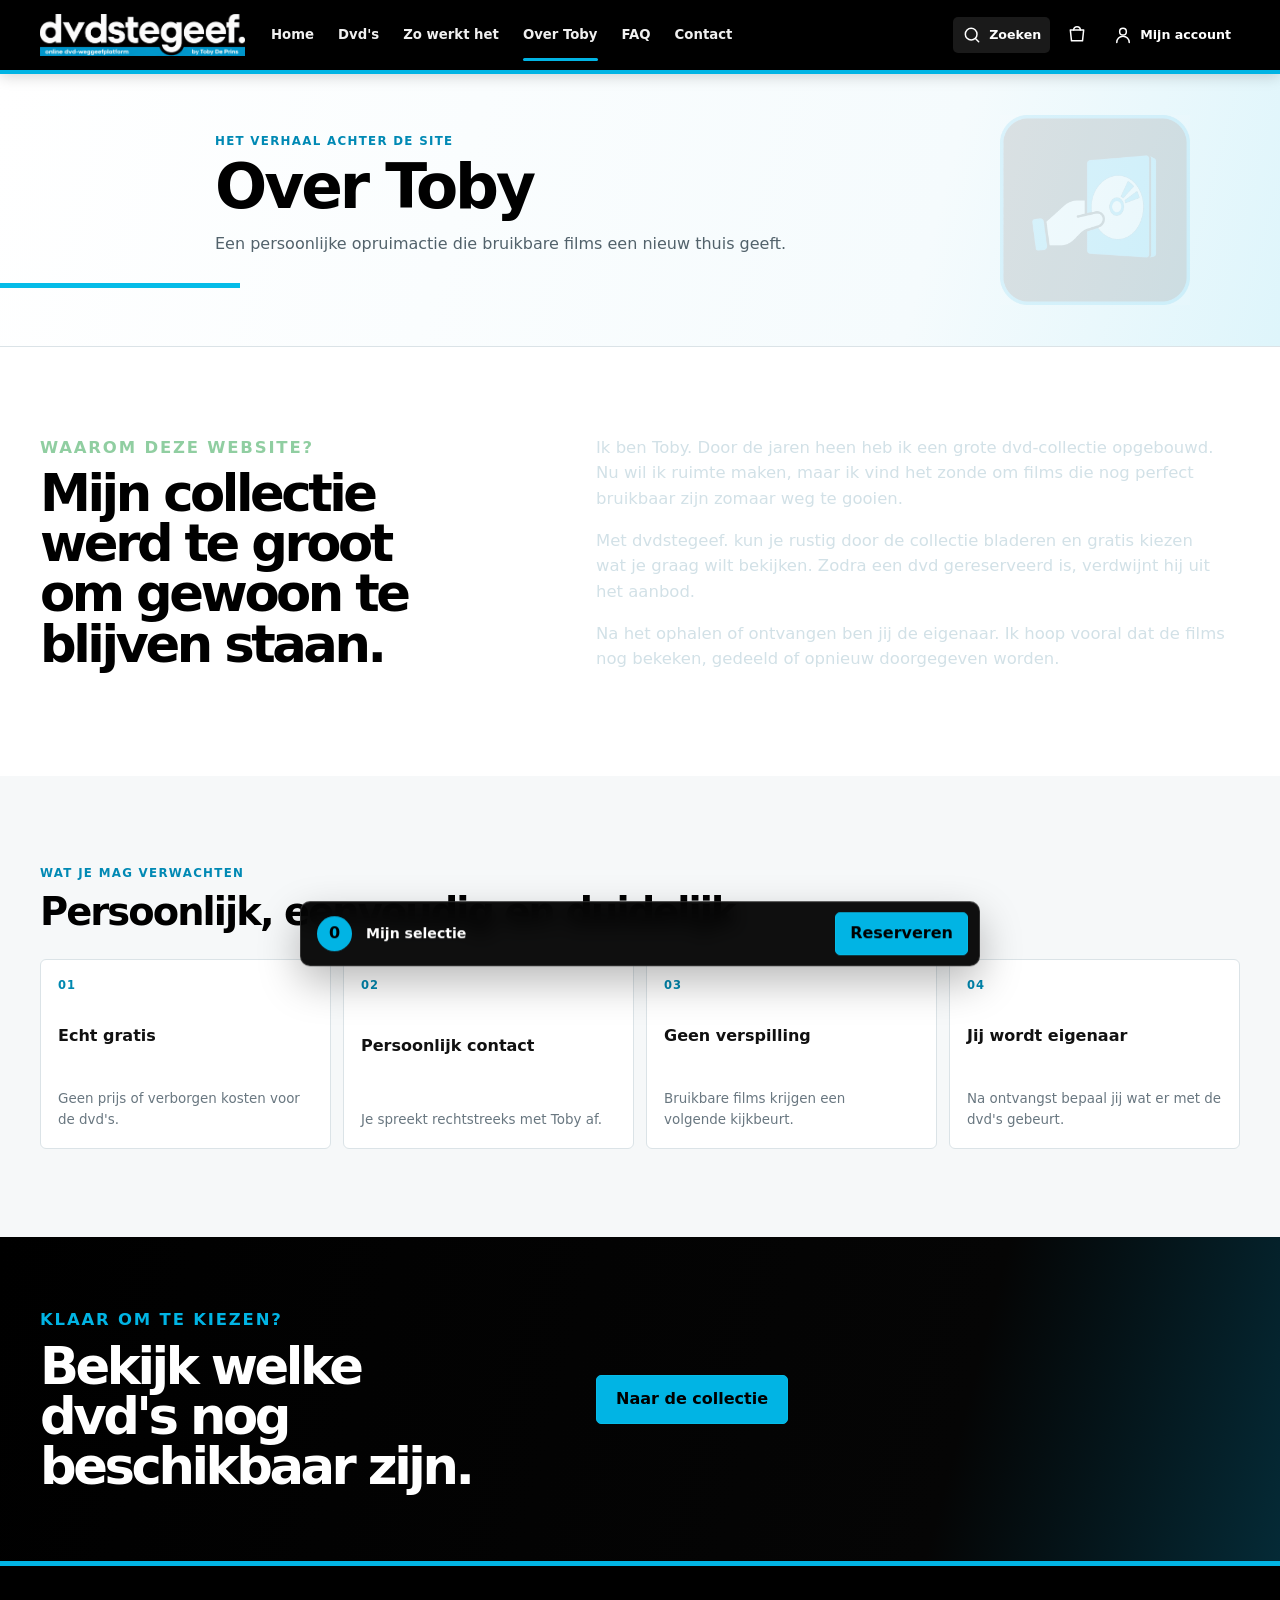
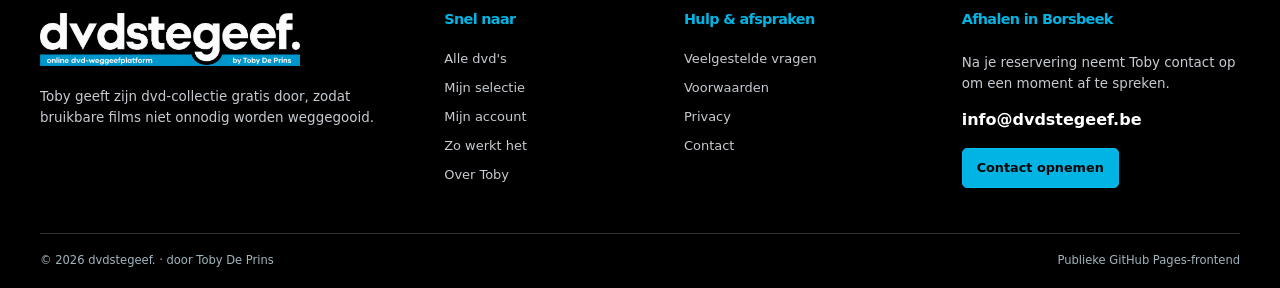
==== site/about.html @ c1523444 "Initial GitHub Pages website" ====
<!doctype html>
<html lang="nl-BE">
<head>
  <meta charset="utf-8">
  <meta name="viewport" content="width=device-width, initial-scale=1">
  <meta name="theme-color" content="#000000">
  <meta http-equiv="Content-Security-Policy" content="__CSP__">
  <meta name="apple-mobile-web-app-capable" content="yes">
  <meta name="apple-mobile-web-app-status-bar-style" content="black">
  <meta name="apple-mobile-web-app-title" content="dvdstegeef.">
  <meta name="msapplication-TileColor" content="#000000">
  <meta name="msapplication-config" content="browserconfig.xml">
  <meta property="og:type" content="website">
  <meta property="og:title" content="Over Toby | dvdstegeef.">
  <meta property="og:description" content="Lees waarom Toby zijn dvd-collectie gratis doorgeeft.">
  <meta property="og:site_name" content="dvdstegeef.">
  <meta property="og:image" content="assets/social/open-graph-1200x630.png">
  <meta property="og:image:width" content="1200">
  <meta property="og:image:height" content="630">
  <meta name="twitter:card" content="summary_large_image">
  <meta name="twitter:title" content="Over Toby | dvdstegeef.">
  <meta name="twitter:description" content="Lees waarom Toby zijn dvd-collectie gratis doorgeeft.">
  <meta name="twitter:image" content="assets/social/open-graph-1200x630.png">
  <link rel="icon" type="image/x-icon" href="assets/icons/favicon.ico">
  <link rel="icon" type="image/png" sizes="16x16" href="assets/icons/favicon-16x16.png">
  <link rel="icon" type="image/png" sizes="32x32" href="assets/icons/favicon-32x32.png">
  <link rel="icon" type="image/png" sizes="48x48" href="assets/icons/favicon-48x48.png">
  <link rel="apple-touch-icon" sizes="180x180" href="assets/icons/apple-touch-icon.png">
  <link rel="manifest" href="site.webmanifest">
  <meta name="description" content="Lees waarom Toby zijn dvd-collectie gratis doorgeeft.">
  <title>Over Toby | dvdstegeef.</title>
  <link rel="stylesheet" href="css/site.css">
  <script src="js/runtime-config.js" defer></script>
  <script src="js/api-client.js" defer></script>
  <script src="js/data.js" defer></script>
  <script src="js/app.js" defer></script>
  </head>
<body data-page="">
  <noscript><div class="noscript-banner">JavaScript is nodig voor zoeken en reserveren.</div></noscript>
<a class="skip-link" href="#main-content">Ga naar de inhoud</a>
  
<header class="site-header">
  <div class="container header-inner">
    <a class="brand" href="index.html" aria-label="dvdstegeef., home"><img class="site-logo site-logo-wordmark" src="assets/brand/logo-elements-transparent.png" alt="dvdstegeef. – online dvd-weggeefplatform door Toby De Prins"></a>

    <button class="menu-toggle" type="button" aria-expanded="false" aria-controls="main-navigation">
      <span></span><span></span><span></span>
      <span class="sr-only">Menu openen</span>
    </button>

    <nav class="main-nav" id="main-navigation" aria-label="Hoofdnavigatie"><a href="index.html">Home</a><a href="dvds.html">Dvd's</a><a href="how-it-works.html">Zo werkt het</a><a class="active" aria-current="page" href="about.html">Over Toby</a><a href="faq.html">FAQ</a><a href="contact.html">Contact</a></nav>

    <div class="header-actions">
      <a class="header-search" href="dvds.html" aria-label="Dvd's zoeken">
        
<svg viewBox="0 0 24 24" aria-hidden="true">
  <circle cx="11" cy="11" r="7"></circle>
  <path d="m20 20-3.6-3.6"></path>
</svg>
<span>Zoeken</span>
      </a>
      <a class="reservation-link" href="reservation.html" aria-label="Mijn selectie">
        
<svg viewBox="0 0 24 24" aria-hidden="true">
  <path d="M4 6h16l-1.4 13H5.4L4 6Z"></path>
  <path d="M8 6a4 4 0 0 1 8 0"></path>
</svg>
<span class="reservation-count" data-reservation-count>0</span>
      </a>
      <a class="login-link" href="account.html" aria-label="Mijn account">
        
<svg viewBox="0 0 24 24" aria-hidden="true">
  <circle cx="12" cy="8" r="4"></circle>
  <path d="M4.5 21a7.5 7.5 0 0 1 15 0"></path>
</svg>
<span>Mijn account</span>
      </a>
    </div>
  </div>
</header>

  <main id="main-content">
<section class="page-hero page-hero--branded">
  <img class="brand-icon-inline" src="assets/brand/dvdstegeef-icon-640.webp" alt="" aria-hidden="true"><div class="container narrow"><p class="eyebrow">Het verhaal achter de site</p><h1>Over Toby</h1><p>Een persoonlijke opruimactie die bruikbare films een nieuw thuis geeft.</p></div></section>
<section class="section about-page"><div class="container story-grid"><div><p class="section-kicker">Waarom deze website?</p><h2>Mijn collectie werd te groot om gewoon te blijven staan.</h2></div><div><p>Ik ben Toby. Door de jaren heen heb ik een grote dvd-collectie opgebouwd. Nu wil ik ruimte maken, maar ik vind het zonde om films die nog perfect bruikbaar zijn zomaar weg te gooien.</p><p>Met dvdstegeef. kun je rustig door de collectie bladeren en gratis kiezen wat je graag wilt bekijken. Zodra een dvd gereserveerd is, verdwijnt hij uit het aanbod.</p><p>Na het ophalen of ontvangen ben jij de eigenaar. Ik hoop vooral dat de films nog bekeken, gedeeld of opnieuw doorgegeven worden.</p></div></div></section>
<section class="section genres-section"><div class="container"><div class="section-heading"><div><p class="section-kicker">Wat je mag verwachten</p><h2>Persoonlijk, eenvoudig en duidelijk</h2></div></div><div class="genre-grid value-grid"><article class="genre-card"><span class="genre-icon">01</span><span>Echt gratis</span><p>Geen prijs of verborgen kosten voor de dvd's.</p></article><article class="genre-card"><span class="genre-icon">02</span><span>Persoonlijk contact</span><p>Je spreekt rechtstreeks met Toby af.</p></article><article class="genre-card"><span class="genre-icon">03</span><span>Geen verspilling</span><p>Bruikbare films krijgen een volgende kijkbeurt.</p></article><article class="genre-card"><span class="genre-icon">04</span><span>Jij wordt eigenaar</span><p>Na ontvangst bepaal jij wat er met de dvd's gebeurt.</p></article></div></div></section>
<section class="story-section about-cta"><div class="container story-grid"><div><p class="section-kicker">Klaar om te kiezen?</p><h2>Bekijk welke dvd's nog beschikbaar zijn.</h2></div><div><a class="primary-button" href="dvds.html">Naar de collectie</a></div></div></section>
</main>
  
<footer class="site-footer">
  <div class="container footer-grid">
    <div class="footer-about">
      <a class="brand footer-brand" href="index.html"><img class="site-logo site-logo-wordmark" src="assets/brand/logo-elements-transparent.png" alt="dvdstegeef. – online dvd-weggeefplatform door Toby De Prins"></a>
      <p>Toby geeft zijn dvd-collectie gratis door, zodat bruikbare films niet onnodig worden weggegooid.</p>
    </div>
    <div class="footer-column">
      <h2>Snel naar</h2>
      <a href="dvds.html">Alle dvd's</a>
      <a href="reservation.html">Mijn selectie</a>
      <a href="account.html">Mijn account</a>
      <a href="how-it-works.html">Zo werkt het</a>
      <a href="about.html">Over Toby</a>
    </div>
    <div class="footer-column">
      <h2>Hulp & afspraken</h2>
      <a href="faq.html">Veelgestelde vragen</a>
      <a href="terms.html">Voorwaarden</a>
      <a href="privacy.html">Privacy</a>
      <a href="contact.html">Contact</a>
    </div>
    <div class="newsletter footer-contact">
      <h2>Afhalen in Borsbeek</h2>
      <p>Na je reservering neemt Toby contact op om een moment af te spreken.</p>
      <a class="footer-email" href="mailto:info@dvdstegeef.be">info@dvdstegeef.be</a>
      <a class="primary-button" href="contact.html">Contact opnemen</a>
    </div>
  </div>
  <div class="container copyright"><span>© 2026 dvdstegeef. · door Toby De Prins</span><span>Publieke GitHub Pages-frontend</span></div>
</footer>
<div class="toast" id="site-toast" role="status" aria-live="polite"></div>

</body>
</html>
---- site/css/site.css ----
/* ===== styles.css ===== */
:root {
  --black:#050505;
  --black-2:#171717;
  --cyan:#03b8e5;
  --cyan-dark:#007ea4;
  --cyan-soft:#e8f9fd;
  --white:#fff;
  --paper:#f5f7f8;
  --ink:#111518;
  --muted:#66727a;
  --line:#dce3e6;
  --danger:#bd3049;
  --success:#16785c;
  --shadow:0 18px 50px rgba(0,0,0,.11);
  --shadow-sm:0 8px 24px rgba(0,0,0,.08);
  --radius:12px;
  --container:1200px;
  --section:clamp(64px,8vw,108px);
}

*{box-sizing:border-box}
html{scroll-behavior:smooth;color-scheme:light}
body{margin:0;color:var(--ink);background:var(--white);font-family:Inter,ui-sans-serif,system-ui,-apple-system,BlinkMacSystemFont,"Segoe UI",sans-serif;line-height:1.55;text-rendering:optimizeLegibility}
img{display:block;max-width:100%}
a{color:inherit;text-decoration:none}
button,input,select,textarea{font:inherit}
button{cursor:pointer}
button:disabled{cursor:not-allowed;opacity:.55}
svg{width:1.25em;height:1.25em;fill:none;stroke:currentColor;stroke-width:1.8;stroke-linecap:round;stroke-linejoin:round}
h1,h2,h3{line-height:1.08;text-wrap:balance}
p{text-wrap:pretty}
.container{width:min(var(--container),calc(100% - 40px));margin-inline:auto}
.narrow{max-width:850px}
.sr-only{position:absolute;width:1px;height:1px;padding:0;margin:-1px;clip:rect(0,0,0,0);overflow:hidden;white-space:nowrap;border:0}
[hidden]{display:none!important}
.skip-link{position:fixed;top:10px;left:10px;z-index:1000;transform:translateY(-150%);padding:10px 14px;border-radius:7px;background:var(--cyan);color:var(--black);font-weight:850}
.skip-link:focus{transform:translateY(0)}
:focus-visible{outline:3px solid var(--cyan);outline-offset:3px}

input,select,textarea{width:100%;border:1px solid #bdc6ca;border-radius:8px;background:#fff;color:var(--ink);padding:12px 13px;outline:none}
input:focus,select:focus,textarea:focus{border-color:var(--cyan-dark);box-shadow:0 0 0 4px rgba(3,184,229,.17)}
textarea{resize:vertical}
label{display:grid;gap:7px;color:#2d3438;font-size:.84rem;font-weight:720}

.eyebrow,.section-kicker{margin:0 0 8px;color:var(--cyan-dark);font-size:.74rem;font-weight:900;letter-spacing:.12em;text-transform:uppercase}
.primary-button,.secondary-button,.text-button{min-height:46px;display:inline-flex;align-items:center;justify-content:center;gap:8px;border-radius:8px;padding:11px 19px;font-weight:800;transition:.18s ease}
.primary-button{border:1px solid var(--cyan);background:var(--cyan);color:var(--black)}
.primary-button:hover{transform:translateY(-2px);background:#36caee}
.secondary-button{border:1px solid var(--black);background:var(--white);color:var(--black)}
.secondary-button:hover{transform:translateY(-2px);background:var(--black);color:var(--white)}
.text-button{border:0;background:transparent;color:var(--cyan-dark);padding-inline:0;text-decoration:underline}
.text-button.danger{color:var(--danger)}
.full{width:100%}
.button-row{display:flex;flex-wrap:wrap;align-items:center;gap:12px}
.back-link,.text-link,.view-all{color:var(--cyan-dark);font-weight:800}
.view-all{display:inline-flex;align-items:center;gap:5px;white-space:nowrap}
.view-all span{font-size:1.4rem;line-height:1}

/* Header */
.site-header{position:sticky;top:0;z-index:100;min-height:78px;color:#fff;background:rgba(5,5,5,.98);border-bottom:4px solid var(--cyan)}
.header-inner{min-height:74px;display:flex;align-items:center;gap:26px}
.brand{display:inline-flex;align-items:center;flex:0 0 auto}
.site-logo-wordmark{width:190px;height:42px;object-fit:contain;object-position:left center}
.main-nav{min-height:74px;display:flex;align-items:stretch;gap:23px}
.main-nav a{position:relative;display:inline-flex;align-items:center;font-size:.87rem;font-weight:750}
.main-nav a::after{content:"";position:absolute;left:0;right:0;bottom:12px;height:3px;background:var(--cyan);transform:scaleX(0);transform-origin:left;transition:transform .18s ease}
.main-nav a:hover::after,.main-nav a.active::after{transform:scaleX(1)}
.header-actions{margin-left:auto;display:flex;align-items:center;gap:8px}
.header-search,.reservation-link,.login-link{position:relative;min-height:40px;display:inline-flex;align-items:center;gap:7px;border-radius:7px;padding:8px 10px;font-size:.79rem;font-weight:750}
.header-search{background:rgba(255,255,255,.1)}
.header-search:hover,.reservation-link:hover,.login-link:hover{background:rgba(255,255,255,.16)}
.header-search svg,.reservation-link svg,.login-link svg{width:20px;height:20px}
.reservation-count{position:absolute;top:-5px;right:-5px;min-width:20px;height:20px;display:grid;place-items:center;border-radius:999px;background:var(--cyan);color:var(--black);font-size:.66rem;font-weight:900}
.menu-toggle{display:none;margin-left:auto;border:0;background:transparent;padding:7px}
.menu-toggle span:not(.sr-only){display:block;width:24px;height:2px;margin:5px;background:#fff}

/* Home hero */
.hero{position:relative;min-height:660px;overflow:hidden;color:#fff;background:var(--black)}
.hero-art{position:absolute;inset:0 0 0 48%;background:linear-gradient(90deg,var(--black) 0%,rgba(5,5,5,.72) 28%,rgba(5,5,5,.08) 78%),linear-gradient(180deg,rgba(5,5,5,.05),rgba(5,5,5,.68)),url("../assets/hero-posters.webp") center/cover no-repeat}
.hero-content{position:relative;min-height:660px;display:flex;align-items:center}
.hero-copy{width:min(680px,64%);padding-block:70px}
.hero-eyebrow{color:var(--cyan)}
.hero-brand-banner{width:min(620px,100%);height:auto;margin-bottom:23px;object-fit:contain;object-position:left center}
.hero h1{margin:0;max-width:690px;font-size:clamp(3rem,5.2vw,5.7rem);line-height:.96;letter-spacing:-.07em}
.hero-intro{max-width:650px;margin:23px 0 28px;color:#d5d5d5;font-size:1.12rem}
.search-form{width:min(630px,100%);min-height:60px;display:grid;grid-template-columns:26px 1fr auto;align-items:center;gap:10px;padding:6px 7px 6px 17px;border-radius:10px;background:#fff;box-shadow:none}
.search-form svg{color:#657078}
.search-form input{border:0;box-shadow:none;padding:0}
.search-form input:focus{box-shadow:none}
.search-form button{align-self:stretch;border:0;border-radius:7px;padding-inline:24px;background:var(--cyan);color:var(--black);font-weight:850}
.hero-buttons{display:flex;flex-wrap:wrap;gap:12px;margin-top:20px}
.hero-secondary{border-color:rgba(255,255,255,.5);background:transparent;color:#fff}
.hero-secondary:hover{border-color:#fff}
.stats{display:grid;grid-template-columns:repeat(4,1fr);margin-top:35px;padding-top:24px;border-top:1px solid rgba(255,255,255,.2)}
.stat{display:grid;padding:0 20px;border-left:1px solid rgba(255,255,255,.2)}
.stat:first-child{padding-left:0;border-left:0}
.stat strong{color:var(--cyan);font-size:1.08rem}
.stat>span:last-child{color:#bfc4c6;font-size:.75rem}

/* Shared sections */
.section{padding-block:var(--section)}
.genres-section,.home-faq{background:var(--paper)}
.section-heading{display:flex;align-items:end;justify-content:space-between;gap:24px;margin-bottom:31px}
.section-heading h2{margin:0;font-size:clamp(2rem,3.6vw,3.4rem);letter-spacing:-.058em}
.poster-row{display:grid;grid-template-columns:repeat(7,minmax(0,1fr));gap:27px 19px}
.movie-card{min-width:0}
.poster-link{position:relative;display:block;overflow:hidden;border-radius:10px;background:#d8dddf;box-shadow:var(--shadow-sm)}
.movie-card img{width:100%;aspect-ratio:2/3;object-fit:cover;transition:transform .22s ease}
.movie-card:hover img{transform:scale(1.025)}
.movie-card-body{padding-top:12px}
.movie-card h3{min-height:38px;margin:0 0 4px;font-size:.9rem;line-height:1.35}
.movie-card p{margin:0 0 10px;color:var(--muted);font-size:.76rem}
.reserve-card-button{width:100%;border:1px solid var(--black);border-radius:7px;padding:8px 10px;background:#fff;color:var(--black);font-size:.76rem;font-weight:800}
.reserve-card-button:hover,.reserve-card-button.selected{border-color:var(--cyan);background:var(--cyan)}
.status-badge{position:absolute;left:9px;right:9px;bottom:9px;border-radius:7px;padding:7px 9px;background:rgba(5,5,5,.9);color:#fff;text-align:center;font-size:.7rem;font-weight:850}
.genre-grid{display:grid;grid-template-columns:repeat(6,1fr);gap:14px}
.genre-card{min-height:138px;display:grid;align-content:space-between;justify-items:start;padding:20px;border:1px solid var(--line);border-radius:var(--radius);background:#fff;font-weight:850;transition:.18s ease}
.genre-card:hover{transform:translateY(-4px);border-color:var(--cyan);box-shadow:var(--shadow-sm)}
.genre-icon{color:var(--cyan-dark);font-size:.72rem;letter-spacing:.08em}
.value-grid{grid-template-columns:repeat(4,1fr)}
.value-grid .genre-card{min-height:190px}
.value-grid .genre-card p{margin:12px 0 0;color:var(--muted);font-size:.84rem;font-weight:500}
.benefits-inner{display:grid;grid-template-columns:repeat(4,1fr);overflow:hidden;border-radius:var(--radius);background:var(--black);color:#fff}
.benefits-inner article{display:flex;gap:17px;padding:28px;border-left:1px solid #333}
.benefits-inner article:first-child{border-left:0}
.benefit-icon{flex:0 0 auto;width:36px;height:36px;display:grid;place-items:center;border-radius:50%;background:var(--cyan);color:var(--black);font-size:.8rem;font-weight:900}
.benefits-inner h2{margin:0 0 6px;font-size:1.08rem}
.benefits-inner p{margin:0;color:#bfc4c6;font-size:.8rem}
.story-section{padding-block:var(--section);color:var(--black);background:var(--cyan)}
.story-grid{display:grid;grid-template-columns:.85fr 1.15fr;gap:80px;align-items:center}
.story-grid h2{margin:0;font-size:clamp(2.5rem,4.5vw,4.8rem);line-height:.98;letter-spacing:-.067em}
.story-grid p{font-size:1.03rem}
.story-grid .section-kicker,.story-grid .text-link{color:var(--black)}
.rules-card{display:grid;grid-template-columns:170px 1fr auto;gap:32px;align-items:center;padding:32px;border:1px solid var(--line);border-radius:var(--radius);background:#fff;box-shadow:var(--shadow-sm)}
.policy-number{min-height:135px;display:grid;place-items:center;background:var(--cyan);color:var(--black);font-size:4rem;font-weight:950;letter-spacing:-.08em}
.rules-card h2{margin:0 0 7px;font-size:2rem;letter-spacing:-.04em}
.rules-card p{margin:0;color:var(--muted)}
.faq-preview{display:grid;grid-template-columns:.75fr 1.25fr;gap:70px;align-items:start}
.faq-preview h2{margin:0;font-size:3rem;letter-spacing:-.055em}
.faq-preview>div:first-child>p:not(.section-kicker){color:var(--muted)}
.mini-faq{display:grid;gap:12px}
.mini-faq article{padding:20px 22px;border-left:5px solid var(--cyan);background:#fff}
.mini-faq p{margin:5px 0 0;color:var(--muted)}

/* Page hero */
.page-hero{padding-block:75px;color:#fff;background:linear-gradient(90deg,var(--black) 0 78%,var(--cyan) 78% 80%,var(--black) 80%)}
.page-hero.compact{padding-block:62px}
.page-hero h1{margin:0;font-size:clamp(2.8rem,5.5vw,5.8rem);line-height:.95;letter-spacing:-.068em;text-transform:none}
.page-hero p:last-child{max-width:780px;margin:20px 0 0;color:#d2d2d2;font-size:1.07rem}
.page-hero .eyebrow{color:var(--cyan)}

/* Catalog */
.catalog-section{padding-block:55px var(--section);background:var(--paper)}
.catalog-layout{display:grid;grid-template-columns:265px 1fr;gap:42px;align-items:start}
.filter-panel{position:sticky;top:98px;padding:22px;border:1px solid var(--line);border-radius:var(--radius);background:#fff;box-shadow:none}
.filter-heading{display:flex;align-items:center;justify-content:space-between;margin-bottom:20px}
.filter-heading h2{margin:0;font-size:1.22rem}
.filter-heading button{border:0;background:transparent;color:var(--cyan-dark);font-size:.76rem;font-weight:850}
.filter-panel form{display:grid;gap:16px}
.catalog-toolbar{display:flex;align-items:end;justify-content:space-between;gap:20px;margin-bottom:25px}
.catalog-toolbar h2{margin:0;font-size:2rem}
.reservation-shortcut{display:inline-flex;align-items:center;gap:8px;border:1px solid var(--black);border-radius:7px;padding:10px 13px;background:#fff;font-size:.8rem;font-weight:800}
.reservation-shortcut svg{width:20px;height:20px}
.reservation-shortcut span{min-width:20px;height:20px;display:grid;place-items:center;border-radius:50%;background:var(--cyan);font-size:.68rem}
.catalog-grid{display:grid;grid-template-columns:repeat(4,minmax(0,1fr));gap:28px 20px}
.empty-state{grid-column:1/-1;padding:52px 28px;border:1px dashed #9fa9ae;border-radius:var(--radius);background:#fff;text-align:center}
.empty-state h2,.empty-state h3{margin-top:0}
.page-empty{width:min(720px,calc(100% - 40px));margin:80px auto}

/* Detail */
.detail-section{padding-block:68px;background:linear-gradient(180deg,var(--cyan-soft),#fff)}
.detail-layout{display:grid;grid-template-columns:340px 1fr;gap:70px;align-items:start}
.detail-poster-wrap{position:relative}
.detail-poster{width:100%;aspect-ratio:2/3;object-fit:cover;border-radius:var(--radius);box-shadow:var(--shadow)}
.detail-copy{padding-top:5px}
.detail-copy h1{margin:15px 0 0;font-size:clamp(2.8rem,5vw,5.6rem);line-height:.95;letter-spacing:-.07em;text-transform:none}
.detail-lead{max-width:760px;margin:24px 0 30px;color:#4d5a61;font-size:1.1rem}
.metadata-grid{display:grid;grid-template-columns:repeat(2,1fr);margin:0 0 30px;border-top:1px solid var(--line)}
.metadata-grid div{padding:15px 15px 15px 0;border-bottom:1px solid var(--line)}
.metadata-grid dt{color:var(--muted);font-size:.69rem;font-weight:850;text-transform:uppercase}
.metadata-grid dd{margin:4px 0 0;font-weight:700}
.detail-actions{display:flex;flex-wrap:wrap;gap:12px}
.info-note{max-width:680px;margin-top:28px;padding:19px;border-left:6px solid var(--cyan);background:var(--paper)}
.info-note p{margin:5px 0 0;color:var(--muted)}
.related-grid{display:grid;grid-template-columns:repeat(4,1fr);gap:22px}

/* Reservation/account/forms */
.reservation-section,.account-section{padding-block:58px var(--section);background:var(--paper)}
.account-recommendation{display:flex;align-items:center;justify-content:space-between;gap:28px;margin-bottom:34px;padding:24px 27px;border-left:7px solid var(--cyan);background:var(--black);color:#fff}
.account-recommendation h2{margin:0 0 5px;font-size:1.5rem;text-transform:none}
.account-recommendation p:last-child{margin:0;color:#c5c5c5}
.account-recommendation .section-kicker{color:var(--cyan)}
.reservation-layout{display:grid;grid-template-columns:1fr 470px;gap:45px;align-items:start}
.reservation-heading{display:flex;align-items:end;justify-content:space-between;gap:20px;margin-bottom:20px}
.reservation-heading h2{margin:0;font-size:2rem}
.reservation-heading a{color:var(--cyan-dark);font-weight:800}
.reservation-selection{display:grid;gap:13px}
.reservation-item{display:grid;grid-template-columns:76px 1fr auto;gap:16px;align-items:center;padding:13px;border:1px solid var(--line);border-radius:10px;background:#fff}
.reservation-item img{width:76px;aspect-ratio:2/3;object-fit:cover;border-radius:6px}
.reservation-item h2{margin:0 0 4px;font-size:1rem}
.reservation-item p{margin:0;color:var(--muted);font-size:.79rem}
.remove-button{width:36px;height:36px;border:0;border-radius:50%;background:var(--paper);color:var(--danger);font-size:1.35rem}
.reservation-reminder{margin-top:20px;padding:19px;border-left:6px solid var(--cyan);background:var(--black);color:#fff}
.reservation-reminder p{margin:5px 0 0;color:#c5c5c5}
.checkout-card,.form-card,.account-card,.admin-form-card,.admin-table-card{border:1px solid var(--line);border-radius:var(--radius);background:#fff;padding:28px;box-shadow:var(--shadow-sm)}
.checkout-card{position:sticky;top:98px}
.checkout-card h2,.form-card h2,.account-card h2,.admin-form-card h2{margin:0 0 21px;font-size:1.65rem;text-transform:none}
.checkout-card>label,.form-card>label,.admin-form-card>label,.account-card>label{margin-top:15px}
.form-grid{display:grid;gap:13px}.form-grid.two{grid-template-columns:repeat(2,1fr)}
.contact-preference,.delivery-choice{margin:18px 0 0;padding:0;border:0}
.contact-preference legend,.delivery-choice legend{margin-bottom:9px;font-size:.84rem;font-weight:800}
.contact-preference label,.delivery-choice label{display:grid;grid-template-columns:19px 1fr;align-items:start;gap:10px;margin-top:8px;padding:12px;border:1px solid #c2cbd0;border-radius:8px;cursor:pointer}
.contact-preference label:has(input:checked),.delivery-choice label:has(input:checked){border-color:var(--cyan-dark);background:var(--cyan-soft)}
.contact-preference input,.delivery-choice input{width:18px;margin-top:3px;box-shadow:none}
.delivery-choice span{display:grid}.delivery-choice small{color:var(--muted);font-weight:500}
.shipping-fields{margin-top:16px;padding:16px;border-radius:8px;background:var(--paper)}
.shipping-notice{padding:13px 14px;border-left:5px solid var(--cyan);background:var(--black);color:#fff;font-size:.8rem}
.shipping-fields>label,.shipping-fields>.form-grid{margin-top:12px}
.checkbox-label{display:grid!important;grid-template-columns:18px 1fr;align-items:start;gap:9px!important;margin-top:16px;font-weight:520}
.checkbox-label input{width:18px;margin-top:3px;box-shadow:none}.checkbox-label a{text-decoration:underline}
.order-summary{margin:20px 0;padding:16px;border-radius:8px;background:var(--paper)}
.order-summary ul{margin:8px 0 14px;padding-left:19px;color:var(--muted);font-size:.79rem}
.free-total,.shipping-total{display:flex;justify-content:space-between;gap:15px;margin:0;padding-top:10px;border-top:1px solid var(--line);font-size:.82rem}
.shipping-total{margin-top:10px}.free-total strong{color:var(--cyan-dark)}
.form-disclaimer{color:var(--muted);font-size:.73rem;text-align:center}
.success-panel{max-width:850px;margin-inline:auto;padding:48px;border:1px solid var(--line);border-radius:var(--radius);background:#fff;box-shadow:var(--shadow);text-align:center}
.success-icon{width:62px;height:62px;display:grid;place-items:center;margin:0 auto 18px;border-radius:50%;background:var(--cyan);font-size:2rem;font-weight:900}
.success-panel h1{margin:0;font-size:2.7rem}.confirmation-box{margin:25px 0;padding:20px;background:var(--paper);text-align:left}
.account-auth-grid{display:grid;grid-template-columns:repeat(2,1fr);gap:28px}
.account-card{box-shadow:var(--shadow-sm)}
.account-dashboard-heading{display:flex;align-items:end;justify-content:space-between;gap:25px;margin-bottom:30px}
.account-dashboard-heading h2{margin:0;font-size:2.6rem;text-transform:none}
.account-reservations{display:grid;gap:20px}
.account-reservation-card{padding:25px;border:1px solid var(--line);border-radius:var(--radius);background:#fff;box-shadow:var(--shadow-sm)}
.account-reservation-card.cancelled{opacity:.72}
.account-reservation-header{display:flex;align-items:start;justify-content:space-between;gap:20px}
.account-reservation-header h3{margin:9px 0 2px;font-size:1.35rem}.account-reservation-header p{margin:0;color:var(--muted);font-size:.78rem}
.account-title-list{margin:20px 0;padding:15px 15px 15px 35px;background:var(--paper)}
.account-reservation-meta{display:grid;grid-template-columns:repeat(2,1fr);margin-bottom:18px}
.account-reservation-meta div{padding:13px 0;border-block:1px solid var(--line)}
.account-reservation-meta dt{color:var(--muted);font-size:.68rem;font-weight:850;text-transform:uppercase}.account-reservation-meta dd{margin:3px 0 0;font-weight:700}
.account-edit{margin:18px 0;border-block:1px solid var(--line)}.account-edit summary{padding:14px 0;cursor:pointer;font-weight:800}.account-edit form{display:grid;gap:12px;padding-bottom:18px}

/* How/about */
.steps-section{padding-block:var(--section)}
.steps-grid{display:grid;grid-template-columns:repeat(3,1fr);gap:18px}
.steps-grid article{min-height:245px;padding:25px;border:1px solid var(--line);border-radius:var(--radius);background:#fff}
.steps-grid article>span{width:38px;height:38px;display:grid;place-items:center;border-radius:50%;background:var(--cyan);font-weight:900}
.steps-grid h2{margin:24px 0 8px;font-size:1.25rem}.steps-grid p{margin:0;color:var(--muted);font-size:.86rem}
.pickup-policy{padding-block:var(--section);color:#fff;background:var(--black);border-block:7px solid var(--cyan)}
.pickup-policy-grid{display:grid;grid-template-columns:250px 1fr;gap:70px;align-items:center}
.pickup-policy .policy-number{min-height:230px;font-size:7rem}
.pickup-policy h2{margin:0;font-size:clamp(2.3rem,4vw,4.6rem);letter-spacing:-.06em;text-transform:none}
.pickup-policy p{max-width:820px;color:#c8c8c8}.pickup-policy .section-kicker{color:var(--cyan)}
.info-split{padding-block:var(--section);background:var(--paper)}
.info-split-grid{display:grid;grid-template-columns:.8fr 1.2fr;gap:75px;align-items:center}
.visual-card{min-height:330px;display:grid;place-content:center;border-radius:var(--radius);background:var(--black);color:#fff;text-align:center;box-shadow:12px 12px 0 var(--cyan)}
.visual-card span{font-size:5rem;font-weight:950;line-height:1}.visual-card strong{color:var(--cyan);font-size:2rem}.visual-card p{color:#c8c8c8}
.info-split h2{margin:0;font-size:3rem;letter-spacing:-.055em;text-transform:none}.info-split p{color:var(--muted)}
.about-page .story-grid{align-items:start}.about-page .story-grid>div:last-child{font-size:1.04rem;color:#4d5960}.about-page .story-grid>div:last-child p:first-child{margin-top:0}
.about-cta{color:#fff;background:var(--black)}.about-cta .section-kicker{color:var(--cyan)}.about-cta h2{font-size:3.6rem;color:#fff}.about-cta .primary-button{justify-self:start}

/* FAQ/contact/legal */
.faq-section,.contact-section,.legal-section{padding-block:var(--section)}
.faq-section .container.narrow{max-width:1000px}
.faq-list{border-top:1px solid var(--line)}
.faq-item{border-bottom:1px solid var(--line)}
.faq-item button{width:100%;display:flex;align-items:center;justify-content:space-between;gap:20px;border:0;padding:22px 0;background:transparent;text-align:left;font-size:1.05rem;font-weight:800}
.faq-item button b{color:var(--cyan-dark);font-size:1.6rem;transition:transform .18s ease}
.faq-answer{display:grid;grid-template-rows:0fr;transition:grid-template-rows .22s ease}.faq-answer p{overflow:hidden;margin:0;color:var(--muted)}
.faq-item.open .faq-answer{grid-template-rows:1fr}.faq-item.open .faq-answer p{padding-bottom:22px}.faq-item.open button b{transform:rotate(45deg)}
.help-callout{display:flex;align-items:center;justify-content:space-between;gap:20px;margin-top:40px;padding:24px;border-radius:var(--radius);background:var(--cyan)}
.help-callout h2{margin:0}
.contact-grid{display:grid;grid-template-columns:.9fr 1.1fr;gap:75px}.contact-info h2{margin:0;font-size:3rem;letter-spacing:-.055em;text-transform:none}.contact-info>p{color:var(--muted)}
.contact-cards{display:grid;gap:12px;margin-top:30px}.contact-cards article{display:flex;gap:14px;align-items:center;padding:17px;border:1px solid var(--line);border-radius:9px}.contact-cards article>span{width:42px;height:42px;display:grid;place-items:center;border-radius:9px;background:var(--cyan);color:var(--black)}.contact-cards div{display:grid}.contact-cards p,.contact-cards a{margin:2px 0 0;color:var(--muted);font-size:.8rem}
.form-card{box-shadow:var(--shadow-sm)}.form-card>.form-grid,.form-card>label{margin-top:15px}.form-card>.form-grid:first-child{margin-top:0}.form-card .primary-button{margin-top:20px}
.legal-copy{max-width:850px}.legal-copy h2{margin:36px 0 8px;font-size:1.45rem;text-transform:none}.legal-copy h2:first-child{margin-top:0}.legal-copy p{color:#4d5960}

/* Auth/admin */
.auth-section{min-height:calc(100vh - 78px);display:grid;place-items:center;padding:60px 20px;background:linear-gradient(135deg,var(--paper) 0 50%,var(--cyan-soft) 50%)}
.auth-card{width:min(470px,100%);padding:36px;border-radius:var(--radius);background:#fff;box-shadow:var(--shadow)}
.auth-brand{display:block;margin:-10px -10px 30px;padding:13px;background:var(--black)}.auth-card h1{margin:0 0 20px;font-size:2.8rem;text-transform:none}.auth-card>label{margin-top:15px}.auth-card .primary-button{margin-top:20px}.demo-credentials{padding:12px;background:var(--paper);font-size:.8rem}
.admin-header{padding-block:48px;color:#fff;background:var(--black);border-bottom:7px solid var(--cyan)}.admin-header-inner{display:flex;align-items:center;justify-content:space-between;gap:25px}.admin-header h1{margin:0;font-size:3.5rem;text-transform:none}
.admin-section{padding-block:45px var(--section);background:var(--paper)}.admin-stats{display:grid;grid-template-columns:repeat(3,1fr);gap:15px;margin-bottom:25px}.admin-stats article{display:grid;padding:21px;border-radius:10px;background:#fff;box-shadow:var(--shadow-sm)}.admin-stats span{color:var(--cyan-dark);font-size:2.2rem;font-weight:900}.admin-stats strong{color:var(--muted);font-size:.72rem;text-transform:uppercase}
.admin-grid{display:grid;grid-template-columns:1fr 370px;gap:25px;align-items:start}.admin-form-card{position:sticky;top:98px}.admin-form-card>label,.admin-form-card>.form-grid{margin-top:13px}.admin-form-card .primary-button{margin-top:18px}.card-heading{display:flex;align-items:end;justify-content:space-between;margin-bottom:18px}.card-heading h2{margin:0}.card-heading a{color:var(--cyan-dark);font-weight:800;font-size:.8rem}
.table-scroll{overflow-x:auto}table{width:100%;border-collapse:collapse;font-size:.79rem}th{padding:10px;color:var(--muted);text-align:left;font-size:.66rem;text-transform:uppercase;letter-spacing:.06em}td{padding:11px 10px;border-top:1px solid var(--line);vertical-align:middle}td span{color:var(--muted)}.table-poster{width:42px;height:63px;object-fit:cover;border-radius:5px}.table-status{display:inline-flex;border-radius:999px;padding:5px 8px;font-size:.68rem;font-weight:850}.table-status.available{color:#0d5b42;background:#d9f4e9}.table-status.reserved{color:#7b2030;background:#f8dde2}.table-actions{white-space:nowrap}.table-actions button{margin:2px;border:1px solid var(--line);border-radius:6px;background:#fff;padding:6px 8px;font-size:.7rem}

/* Footer */
.site-footer{padding-top:55px;color:#fff;background:var(--black);border-top:7px solid var(--cyan)}
.footer-grid{display:grid;grid-template-columns:1.4fr .75fr .9fr 1.1fr;gap:50px}.footer-brand .site-logo-wordmark{width:235px}.footer-about p,.footer-contact p{color:#bdbdbd;font-size:.84rem}.footer-column{display:flex;flex-direction:column;gap:9px}.footer-column h2,.footer-contact h2{margin:0 0 12px;color:var(--cyan);font-size:.9rem}.footer-column a{color:#c8c8c8;font-size:.81rem}.footer-column a:hover{color:#fff}.footer-contact{display:flex;flex-direction:column;align-items:flex-start}.footer-email{margin-bottom:15px;font-weight:750}.footer-contact .primary-button{min-height:40px;padding:8px 14px;font-size:.8rem}.copyright{margin-top:45px;padding-block:18px;display:flex;justify-content:space-between;gap:20px;border-top:1px solid #333;color:#8f8f8f;font-size:.72rem}
.toast{position:fixed;right:22px;bottom:22px;z-index:1000;max-width:360px;padding:14px 17px;border-radius:8px;background:var(--black);color:#fff;box-shadow:var(--shadow);opacity:0;transform:translateY(25px);pointer-events:none;transition:.2s ease}.toast.show{opacity:1;transform:translateY(0)}

@media(max-width:1120px){
  .main-nav{gap:15px}.main-nav a:nth-last-child(-n+2){display:none}.header-search span,.login-link span{display:none}
  .poster-row{grid-template-columns:repeat(7,150px);overflow-x:auto;padding-bottom:12px}.catalog-grid{grid-template-columns:repeat(3,1fr)}.genre-grid{grid-template-columns:repeat(3,1fr)}
  .admin-grid{grid-template-columns:1fr}.admin-form-card{position:static}
}
@media(max-width:850px){
  .container{width:min(var(--container),calc(100% - 30px))}.site-header,.header-inner{min-height:70px}.site-logo-wordmark{width:165px;height:36px}.menu-toggle{display:block}
  .main-nav{display:none;position:absolute;top:70px;left:0;right:0;min-height:0;flex-direction:column;gap:0;padding:12px 15px 18px;background:var(--black);border-top:1px solid #333}.main-nav.open{display:flex}.main-nav a,.main-nav a:nth-last-child(-n+2){display:block;padding:11px 12px}.main-nav a::after{display:none}.header-actions{margin-left:0}
  .hero,.hero-content{min-height:730px}.hero-art{inset:350px 0 0 18%;opacity:.66}.hero-copy{width:100%;align-self:flex-start;padding-top:55px}.stats{grid-template-columns:repeat(2,1fr);row-gap:20px}.stat:nth-child(3){padding-left:0;border-left:0}
  .story-grid,.faq-preview,.detail-layout,.contact-grid,.info-split-grid,.pickup-policy-grid{grid-template-columns:1fr;gap:40px}.rules-card{grid-template-columns:150px 1fr}.rules-card .secondary-button{grid-column:1/-1;justify-self:start}
  .catalog-layout{grid-template-columns:1fr}.filter-panel{position:static}.filter-panel form{grid-template-columns:repeat(2,1fr)}.reservation-layout{grid-template-columns:1fr}.checkout-card{position:static}.related-grid{grid-template-columns:repeat(2,1fr)}
  .account-auth-grid{grid-template-columns:1fr}.benefits-inner{grid-template-columns:repeat(2,1fr)}.benefits-inner article:nth-child(3){border-left:0}.footer-grid{grid-template-columns:repeat(2,1fr)}
  .admin-stats{grid-template-columns:repeat(2,1fr)}
}
@media(max-width:580px){
  .header-search{display:none}.site-logo-wordmark{width:145px}.hero,.hero-content{min-height:800px}.hero-art{inset:455px 0 0 0}.hero-copy{padding-top:42px}.hero h1{font-size:3.1rem}.search-form{grid-template-columns:22px 1fr;padding:12px 13px}.search-form button{grid-column:1/-1;min-height:44px}.hero-buttons{flex-direction:column}.stats{grid-template-columns:1fr}.stat{padding:12px 0;border-left:0;border-top:1px solid rgba(255,255,255,.17)}.stat:first-child{border-top:0}
  .section-heading,.reservation-heading,.account-recommendation,.account-dashboard-heading,.admin-header-inner{align-items:flex-start;flex-direction:column}.genre-grid,.catalog-grid,.related-grid{grid-template-columns:repeat(2,1fr)}.value-grid{grid-template-columns:1fr}.benefits-inner{grid-template-columns:1fr}.benefits-inner article,.benefits-inner article:nth-child(3){border-left:0;border-top:1px solid #333}.benefits-inner article:first-child{border-top:0}
  .story-grid h2,.about-cta h2{font-size:3rem}.rules-card{grid-template-columns:1fr}.policy-number{width:150px}.filter-panel form,.form-grid.two,.metadata-grid,.account-reservation-meta{grid-template-columns:1fr}.catalog-toolbar{align-items:flex-start;flex-direction:column}.reservation-item{grid-template-columns:66px 1fr auto}.reservation-item img{width:66px}.success-panel{padding:30px 20px}.steps-grid{grid-template-columns:1fr}.pickup-policy .policy-number{min-height:170px;font-size:5rem}.visual-card{min-height:250px}.help-callout{align-items:flex-start;flex-direction:column}.account-reservation-header{flex-direction:column}.footer-grid{grid-template-columns:1fr}.copyright{flex-direction:column}.admin-stats{grid-template-columns:1fr}
}
@media(max-width:400px){.genre-grid,.catalog-grid,.related-grid{grid-template-columns:1fr}.poster-row{grid-template-columns:repeat(7,140px)}}
@media(prefers-reduced-motion:reduce){*,*::before,*::after{scroll-behavior:auto!important;transition-duration:.01ms!important;animation-duration:.01ms!important}}


/* =========================================================
   LIGHT TMDB-INSPIRED THEME
   ========================================================= */
:root{
  --black:#032541;
  --black-2:#063a5a;
  --cyan:#01b4e4;
  --cyan-dark:#0088b4;
  --cyan-soft:#eaf8fc;
  --paper:#f6f9fb;
  --ink:#17242d;
  --muted:#687a85;
  --line:#dce6eb;
  --success:#2c8968;
  --shadow:0 14px 38px rgba(3,37,65,.11);
  --shadow-sm:0 6px 20px rgba(3,37,65,.08);
  --radius:10px;
}
body{background:#fff;color:var(--ink)}
.primary-button{border:0;background:linear-gradient(90deg,#90cea1,#01b4e4);color:#032541;box-shadow:0 6px 15px rgba(1,180,228,.14)}
.primary-button:hover{background:linear-gradient(90deg,#a0dbaf,#2bc1e8)}
.secondary-button{border-color:#aebfc9;color:#032541}
.secondary-button:hover{border-color:#01b4e4;background:#edf9fc;color:#007ea4}

.site-header{min-height:68px;background:#032541;border-bottom:0;box-shadow:0 2px 12px rgba(3,37,65,.18)}
.header-inner{min-height:68px}
.site-logo-wordmark{width:158px;height:34px}
.main-nav{min-height:68px}
.main-nav a{font-size:.84rem;font-weight:650;color:rgba(255,255,255,.92)}
.main-nav a::after{bottom:10px;border-radius:3px;background:#01b4e4}
.header-search,.reservation-link,.login-link{min-height:38px;border-radius:999px;font-weight:650}
.header-search{background:rgba(255,255,255,.10)}
.reservation-count{background:#90cea1;color:#032541}

.hero{min-height:410px;background:#063a5a}
.hero-art{inset:0;background:linear-gradient(90deg,rgba(3,37,65,.95) 0%,rgba(3,37,65,.82) 44%,rgba(3,37,65,.34) 100%),linear-gradient(180deg,rgba(1,180,228,.08),rgba(3,37,65,.24)),url("../assets/hero-posters.webp") center 38%/cover no-repeat;filter:saturate(.92)}
.hero-content{min-height:410px}
.hero-copy{width:min(850px,78%);padding:45px 0 34px}
.hero-brand-banner{display:none}
.hero-eyebrow{color:#90cea1}
.hero h1{font-size:clamp(3rem,5vw,5rem);letter-spacing:-.055em}
.hero-intro{margin:12px 0 23px;color:#eef7fa;font-size:1.05rem}
.hero-intro strong{font-size:1.24rem}
.search-form{width:min(850px,100%);min-height:55px;border-radius:999px;box-shadow:0 10px 26px rgba(3,37,65,.2)}
.search-form button{border-radius:999px;background:linear-gradient(90deg,#90cea1,#01b4e4);color:#032541}
.stats{max-width:830px;margin-top:26px;padding-top:0;border-top:0;border-radius:10px;background:rgba(3,37,65,.32);backdrop-filter:blur(5px)}
.stat{padding:14px 18px}
.stat strong{color:#90cea1;font-size:1rem}
.stat>span:last-child{color:#d7e6ec;font-size:.72rem}

.section{padding-block:clamp(52px,6vw,78px)}
.section-heading{margin-bottom:26px}
.section-heading h2{font-size:clamp(1.8rem,3vw,2.7rem);letter-spacing:-.035em}
.genres-section,.home-faq,.catalog-section,.reservation-section,.account-section,.info-split,.admin-section{background:#f6f9fb}
.poster-row{gap:22px 18px}
.poster-link{border-radius:8px;box-shadow:0 6px 18px rgba(3,37,65,.09)}
.movie-card h3{font-size:.84rem}
.reserve-card-button{border-color:#b9cad2;color:#007ea4}
.reserve-card-button:hover,.reserve-card-button.selected{border-color:#01b4e4;background:#eaf8fc;color:#007ea4}
.status-badge{background:rgba(3,37,65,.88)}
.genre-card{min-height:116px;border-radius:9px;box-shadow:0 2px 8px rgba(3,37,65,.03)}
.genre-card:hover{border-color:#01b4e4;box-shadow:0 7px 20px rgba(3,37,65,.08)}

.benefits-inner{border:1px solid var(--line);background:#fff;color:var(--ink)}
.benefits-inner article{border-left-color:var(--line);padding:24px}
.benefits-inner p{color:var(--muted)}
.benefit-icon{background:linear-gradient(90deg,#90cea1,#01b4e4);color:#032541}
.story-section{padding-block:72px;color:#fff;background:radial-gradient(circle at 85% 15%,rgba(1,180,228,.22),transparent 28%),linear-gradient(135deg,#032541,#0b4f70)}
.story-grid .section-kicker{color:#90cea1}
.story-grid .text-link{color:#90cea1}
.story-grid p{color:#d2e1e7}
.rules-card{grid-template-columns:105px 1fr auto;padding:27px;border-radius:10px;box-shadow:0 6px 20px rgba(3,37,65,.07)}
.policy-number{min-height:80px;border-radius:9px;background:linear-gradient(90deg,#90cea1,#01b4e4);color:#032541;font-size:1.8rem}
.mini-faq article{border-left-color:#01b4e4;border-radius:0 8px 8px 0}

.page-hero{padding-block:62px;background:radial-gradient(circle at 85% 15%,rgba(144,206,161,.18),transparent 28%),linear-gradient(135deg,#032541,#0b4f70)}
.page-hero.compact{padding-block:50px}
.page-hero h1{font-size:clamp(2.5rem,5vw,4.7rem);letter-spacing:-.05em}
.page-hero p:last-child{margin-top:15px;color:#d7e5ea;font-size:1rem}
.page-hero .eyebrow{color:#90cea1}

.filter-panel,.checkout-card,.form-card,.account-card,.admin-form-card,.admin-table-card,.auth-card{border-radius:10px;box-shadow:0 5px 18px rgba(3,37,65,.06)}
.filter-panel{top:86px}
.reservation-shortcut{border-color:#b6c6ce;border-radius:999px;color:#032541}
.reservation-shortcut span{background:#90cea1;color:#032541}
.detail-section{background:linear-gradient(180deg,#e8f7fb,#fff)}
.detail-poster{border-radius:10px;box-shadow:0 13px 34px rgba(3,37,65,.14)}
.info-note,.reservation-reminder{border-left-color:#01b4e4;background:#f5f9fb;color:var(--ink)}
.reservation-reminder p{color:var(--muted)}
.account-recommendation{border:1px solid #b9dfe9;border-left:5px solid #01b4e4;border-radius:10px;background:#eef9fc;color:var(--ink)}
.account-recommendation .section-kicker{color:#007ea4}
.account-recommendation p:last-child{color:var(--muted)}
.contact-preference label:has(input:checked),.delivery-choice label:has(input:checked){border-color:#01b4e4;background:#edf9fc}
.shipping-notice{border-left-color:#01b4e4;background:#fff;color:var(--muted)}
.success-icon{background:linear-gradient(90deg,#90cea1,#01b4e4);color:#032541}

.steps-grid article{min-height:220px;border-radius:9px;box-shadow:0 2px 9px rgba(3,37,65,.03)}
.steps-grid article>span{background:linear-gradient(90deg,#90cea1,#01b4e4);color:#032541}
.pickup-policy{border:0;background:radial-gradient(circle at 85% 15%,rgba(1,180,228,.22),transparent 30%),linear-gradient(135deg,#032541,#0b4f70)}
.pickup-policy .policy-number{border-radius:10px;background:linear-gradient(90deg,#90cea1,#01b4e4);color:#032541}
.pickup-policy .section-kicker{color:#90cea1}
.visual-card{background:linear-gradient(135deg,#032541,#0b4f70);box-shadow:0 13px 34px rgba(3,37,65,.14)}
.visual-card strong{color:#90cea1}
.about-cta{background:linear-gradient(135deg,#032541,#0b4f70)}

.contact-cards article{border-radius:8px}
.contact-cards article>span{background:#e8f7fb;color:#007ea4}
.help-callout{border-radius:9px;background:#f3f8fa}
.auth-section{background:linear-gradient(135deg,#edf8fb,#f8fbfc)}
.auth-brand{background:#032541}
.admin-header{background:linear-gradient(135deg,#032541,#0b4f70)}

.site-footer{padding-top:46px;background:#032541}
.footer-column h2,.footer-contact h2{color:#90cea1}
.footer-about p,.footer-contact p,.footer-column a{color:#c9d9df}
.copyright{border-top-color:rgba(255,255,255,.15);color:#9fb5be}
.toast{background:#032541}

@media(max-width:820px){
  .site-header,.header-inner{min-height:64px}
  .main-nav{top:64px;background:#032541}
  .hero,.hero-content{min-height:510px}
  .hero-copy{width:100%}
}
@media(max-width:560px){
  .hero,.hero-content{min-height:570px}
  .hero h1{font-size:3rem}
  .stats{grid-template-columns:repeat(2,1fr)}
  .rules-card{grid-template-columns:1fr}
}

/* ===== logo-minimal.css ===== */

/*
 * dvdstegeef. – logo minimal
 * Licht en TMDB-achtig, met sterkere verwijzingen naar het originele logo:
 * zwart-wit-cyaan, krachtige typografie en minder visuele ruis.
 */

:root {
  --navy: #032541;
  --navy-deep: #021d31;
  --cyan: #05bce8;
  --cyan-dark: #0088b0;
  --cyan-pale: #eaf9fd;
  --logo-black: #050505;
  --ink: #111416;
  --muted: #697780;
  --line: #dce4e8;
  --paper: #f6f8f9;
  --white: #ffffff;
  --success: #208263;
  --danger: #bd3850;
  --radius: 7px;
  --shadow: 0 12px 30px rgba(3, 37, 65, .09);
  --shadow-sm: 0 5px 16px rgba(3, 37, 65, .07);
  --section: clamp(58px, 7vw, 88px);
}

body {
  color: var(--ink);
  background: var(--white);
}

h1,
h2,
h3 {
  font-weight: 850;
  letter-spacing: -.04em;
}

.eyebrow,
.section-kicker {
  color: var(--cyan-dark);
  letter-spacing: .11em;
}

/* Header: compact, donkerblauw en sober. */
.site-header {
  min-height: 68px;
  background: var(--navy);
  border-bottom: 3px solid var(--cyan);
  box-shadow: 0 2px 10px rgba(3, 37, 65, .16);
}

.header-inner,
.main-nav {
  min-height: 65px;
}

.site-logo-wordmark,
.site-logo {
  width: 168px;
  height: 34px;
}

.main-nav {
  gap: 24px;
}

.main-nav a {
  font-size: .83rem;
  font-weight: 650;
}

.main-nav a::after {
  bottom: 9px;
  height: 2px;
}

.header-search,
.reservation-link,
.login-link {
  min-height: 36px;
  border-radius: 5px;
  padding: 7px 9px;
}

.header-search {
  background: rgba(255, 255, 255, .08);
}

.reservation-count {
  background: var(--cyan);
  color: var(--navy);
}

/* Hero: veel lichter, met een filmcollage rechts en harde logo-typografie links. */
.hero {
  min-height: 485px;
  color: var(--ink);
  background:
    linear-gradient(90deg, #ffffff 0%, #f7fbfc 55%, #e9f7fb 100%);
  border-bottom: 1px solid var(--line);
}

.hero-art {
  inset: 0 0 0 50%;
  background:
    linear-gradient(90deg, #ffffff 0%, rgba(255, 255, 255, .86) 18%, rgba(255, 255, 255, .10) 68%),
    linear-gradient(180deg, rgba(3, 37, 65, .02), rgba(3, 37, 65, .22)),
    url("../assets/hero-posters.webp") center / cover no-repeat;
  filter: saturate(.88) contrast(1.03);
}

.hero-content {
  min-height: 485px;
}

.hero-copy {
  width: min(760px, 70%);
  padding-block: 52px 44px;
}

.hero-eyebrow {
  color: var(--cyan-dark);
}

.hero h1 {
  max-width: 650px;
  color: var(--logo-black);
  font-size: clamp(3.25rem, 5.6vw, 5.6rem);
  line-height: .92;
  letter-spacing: -.07em;
}

.hero-intro {
  max-width: 680px;
  margin: 17px 0 14px;
  color: #41515a;
  font-size: 1.04rem;
}

.hero-intro strong {
  color: var(--logo-black);
  font-size: 1.25rem;
  font-weight: 850;
}

.logo-style-strip {
  width: min(660px, 100%);
  min-height: 36px;
  display: flex;
  align-items: center;
  justify-content: space-between;
  gap: 20px;
  margin: 0 0 21px;
  padding: 8px 15px;
  background: var(--cyan);
  color: var(--logo-black);
  font-size: .77rem;
  font-weight: 850;
  letter-spacing: -.01em;
}

.search-form {
  width: min(690px, 100%);
  min-height: 55px;
  border: 1px solid #cfdce2;
  border-radius: 999px;
  box-shadow: var(--shadow-sm);
}

.search-form button {
  border-radius: 999px;
  background: var(--cyan);
  color: var(--logo-black);
}

.search-form button:hover {
  background: #30c8ec;
}

.stats {
  max-width: 690px;
  margin-top: 22px;
  padding: 0;
  overflow: hidden;
  border: 1px solid var(--line);
  border-radius: 7px;
  background: rgba(255, 255, 255, .94);
  backdrop-filter: none;
}

.stat {
  padding: 13px 16px;
  border-color: var(--line);
}

.stat strong {
  color: var(--logo-black);
  font-size: .97rem;
}

.stat span:last-child {
  color: var(--muted);
  font-size: .70rem;
}

/* Algemeen: minder ronde kaarten, minder schaduw en meer witruimte. */
.section {
  padding-block: var(--section);
}

.section-heading {
  margin-bottom: 27px;
}

.section-heading h2 {
  color: var(--logo-black);
  font-size: clamp(1.85rem, 3vw, 2.75rem);
  letter-spacing: -.05em;
}

.view-all,
.back-link,
.text-link {
  color: var(--cyan-dark);
}

.primary-button {
  min-height: 43px;
  border: 1px solid var(--cyan);
  border-radius: 5px;
  background: var(--cyan);
  color: var(--logo-black);
  box-shadow: none;
}

.primary-button:hover {
  transform: none;
  background: #31c9ed;
}

.secondary-button {
  min-height: 43px;
  border: 1px solid #aebdc5;
  border-radius: 5px;
  color: var(--logo-black);
}

.secondary-button:hover {
  transform: none;
  border-color: var(--logo-black);
  background: var(--logo-black);
  color: var(--white);
}

/* Filmkaarten: strak, zonder zware effecten. */
.poster-row {
  gap: 24px 18px;
}

.poster-link {
  border-radius: 6px;
  box-shadow: var(--shadow-sm);
}

.movie-card img {
  border-radius: 0;
}

.movie-card h3 {
  min-height: 35px;
  color: var(--logo-black);
  font-size: .84rem;
}

.reserve-card-button {
  border: 1px solid #c1cdd3;
  border-radius: 5px;
  color: var(--cyan-dark);
  background: var(--white);
}

.reserve-card-button:hover,
.reserve-card-button.selected {
  border-color: var(--cyan);
  background: var(--cyan-pale);
  color: var(--logo-black);
}

.status-badge {
  border-radius: 4px;
  background: rgba(3, 37, 65, .92);
}

/* Genres: bijna vlakke, typografische tegels. */
.genres-section,
.home-faq {
  background: #f7f9fa;
}

.genre-grid {
  gap: 12px;
}

.genre-card {
  min-height: 108px;
  border-radius: 5px;
  padding: 17px;
  box-shadow: none;
}

.genre-card:hover {
  transform: translateY(-2px);
  border-color: var(--cyan);
  box-shadow: 0 6px 15px rgba(3, 37, 65, .06);
}

.genre-icon {
  color: var(--cyan-dark);
}

.genre-card span:last-child {
  color: var(--logo-black);
  font-size: .94rem;
}

/* Proceskaarten: wit en minimalistisch in plaats van zwart. */
.benefits-inner,
.benefits-inner.process-cards {
  border: 1px solid var(--line);
  border-radius: 6px;
  background: var(--white);
  color: var(--ink);
}

.benefits-inner article,
.process-cards article {
  border-color: var(--line);
  padding: 24px;
}

.benefit-icon {
  background: var(--cyan);
  color: var(--logo-black);
}

.benefits-inner h2,
.process-cards h2 {
  color: var(--logo-black);
}

.benefits-inner p,
.process-cards p {
  color: var(--muted);
}

/* Verhaal blijft de belangrijkste donkere sectie. */
.story-section {
  padding-block: 70px;
  background:
    linear-gradient(100deg, var(--navy-deep), var(--navy) 72%, #074665);
}

.story-section .section-kicker {
  color: var(--cyan);
}

.story-grid h2 {
  font-size: clamp(2rem, 4vw, 3.45rem);
}

.story-grid .text-link {
  color: var(--cyan);
}

/* Regelblok: rustig, wit en met een duidelijke cyaan markering. */
.rules-card {
  grid-template-columns: 92px 1fr auto;
  padding: 24px;
  border-radius: 6px;
  box-shadow: none;
}

.rules-card .policy-number {
  min-height: 70px;
  border-radius: 4px;
  background: var(--cyan);
  color: var(--logo-black);
  font-size: 1.65rem;
}

.rules-card h2 {
  color: var(--logo-black);
}

/* Pagina-intro's: licht in plaats van grote donkere vlakken. */
.page-hero {
  padding-block: 58px;
  color: var(--ink);
  background:
    linear-gradient(105deg, #ffffff, #f2fafc 72%, #dff4fa);
  border-bottom: 1px solid var(--line);
}

.page-hero.compact {
  padding-block: 45px;
}

.page-hero::after {
  content: "";
  display: block;
  width: min(240px, 35%);
  height: 5px;
  margin-top: 26px;
  background: var(--cyan);
}

.page-hero h1 {
  color: var(--logo-black);
  font-size: clamp(2.45rem, 4.8vw, 4.45rem);
}

.page-hero p:last-child {
  color: #52636c;
}

.page-hero .eyebrow {
  color: var(--cyan-dark);
}

/* Filters, formulieren en account: vlakker en zachter. */
.catalog-section,
.reservation-section,
.account-section,
.admin-section {
  background: #f7f9fa;
}

.filter-panel,
.checkout-card,
.form-card,
.account-card,
.admin-form-card,
.admin-table-card,
.account-reservation-card {
  border-radius: 7px;
  box-shadow: none;
}

.filter-panel {
  border-color: var(--line);
}

input,
select,
textarea {
  border-radius: 5px;
  background: #fff;
}

.reservation-shortcut {
  border-radius: 999px;
}

.account-recommendation {
  border-radius: 6px;
  border-left: 5px solid var(--cyan);
  background: var(--white);
}

.contact-preference label,
.delivery-choice label {
  border-radius: 5px;
}

.contact-preference label:has(input:checked),
.delivery-choice label:has(input:checked) {
  background: var(--cyan-pale);
}

.shipping-fields,
.order-summary,
.confirmation-box {
  border-radius: 5px;
}

.success-panel {
  border-radius: 7px;
  box-shadow: var(--shadow-sm);
}

.success-icon {
  background: var(--cyan);
  color: var(--logo-black);
}

/* Uitlegpagina. */
.steps-grid article {
  min-height: 205px;
  border-radius: 6px;
  box-shadow: none;
}

.steps-grid article > span {
  background: var(--cyan);
  color: var(--logo-black);
}

.pickup-policy {
  background:
    linear-gradient(105deg, var(--navy-deep), var(--navy) 75%, #074866);
}

.pickup-policy .policy-number {
  border-radius: 5px;
  background: var(--cyan);
  color: var(--logo-black);
  box-shadow: none;
}

.visual-card {
  border-radius: 6px;
  background:
    linear-gradient(135deg, var(--navy-deep), var(--navy));
  box-shadow: none;
}

.visual-card strong {
  color: var(--cyan);
}

/* Contact, FAQ en juridisch. */
.contact-cards article,
.help-callout {
  border-radius: 6px;
}

.contact-cards article > span {
  border-radius: 5px;
  background: var(--cyan-pale);
}

.faq-item button {
  font-weight: 720;
}

.faq-item button b {
  color: var(--cyan-dark);
}

/* Beheer en login in dezelfde lichte stijl. */
.auth-section {
  background:
    linear-gradient(135deg, #f3f8fa, #ffffff);
}

.auth-card {
  border-radius: 7px;
  box-shadow: var(--shadow);
}

.auth-brand {
  border-radius: 4px;
  background: var(--navy);
}

.admin-header {
  background:
    linear-gradient(105deg, var(--navy-deep), var(--navy));
}

.admin-stats article {
  border-radius: 6px;
  box-shadow: none;
}

.admin-stats span {
  color: var(--cyan-dark);
}

/* Footer: donkerblauw in plaats van zwart. */
.site-footer {
  background: var(--navy);
  border-top: 4px solid var(--cyan);
}

.footer-column h2,
.footer-contact h2 {
  color: var(--cyan);
}

.footer-contact .primary-button {
  color: var(--logo-black);
}

/* Mobiel. */
@media (max-width: 820px) {
  .site-logo-wordmark,
  .site-logo {
    width: 148px;
  }

  .main-nav {
    top: 65px;
    background: var(--navy);
  }

  .hero {
    min-height: 600px;
  }

  .hero-content {
    min-height: 600px;
  }

  .hero-art {
    inset: 290px 0 0 20%;
    opacity: .62;
  }

  .hero-copy {
    width: 100%;
    padding-top: 44px;
  }

  .logo-style-strip {
    max-width: 620px;
  }
}

@media (max-width: 560px) {
  .hero {
    min-height: 700px;
  }

  .hero-content {
    min-height: 700px;
  }

  .hero-art {
    inset: 390px 0 0 0;
  }

  .hero h1 {
    font-size: 3.25rem;
  }

  .logo-style-strip {
    align-items: flex-start;
    flex-direction: column;
    gap: 1px;
    padding-block: 8px;
  }

  .stats {
    grid-template-columns: repeat(2, 1fr);
  }

  .stat:nth-child(3) {
    border-left: 0;
    border-top: 1px solid var(--line);
  }

  .stat:nth-child(4) {
    border-top: 1px solid var(--line);
  }

  .rules-card {
    grid-template-columns: 1fr;
  }
}

/* ===== brand-pack.css ===== */

/*
 * dvdstegeef. officiële brand-pack integratie
 * Merk: zwart, wit en #01b4e4
 * Richting: lichte filmcatalogus + modern minimalistisch
 */

:root {
  --brand-cyan: #01b4e4;
  --brand-cyan-dark: #0089b4;
  --brand-cyan-soft: #e9f9fd;
  --brand-black: #000000;
  --brand-ink: #111111;
  --brand-white: #ffffff;
  --brand-paper: #f6f8f9;
  --brand-line: #dbe3e7;
  --brand-muted: #66737b;
  --brand-radius: 6px;
  --brand-shadow: 0 8px 24px rgba(0, 0, 0, .075);
}

body {
  color: var(--brand-ink);
  background: var(--brand-white);
}

h1,
h2,
h3 {
  color: var(--brand-black);
  font-weight: 900;
  letter-spacing: -.045em;
}

.eyebrow,
.section-kicker {
  color: var(--brand-cyan-dark);
  font-weight: 850;
}

/* Officieel logo */
.site-logo,
.site-logo-wordmark {
  width: 205px;
  height: 42px;
  object-fit: contain;
  object-position: left center;
}

.footer-brand .site-logo,
.footer-brand .site-logo-wordmark {
  width: 260px;
  height: 54px;
}

/* Header */
.site-header {
  min-height: 74px;
  background: var(--brand-black);
  border-bottom: 4px solid var(--brand-cyan);
  box-shadow: 0 2px 14px rgba(0, 0, 0, .18);
}

.header-inner,
.main-nav {
  min-height: 70px;
}

.main-nav a {
  color: rgba(255,255,255,.94);
  font-weight: 700;
}

.main-nav a::after {
  height: 3px;
  background: var(--brand-cyan);
}

.header-search,
.reservation-link,
.login-link {
  border-radius: 5px;
}

.header-search {
  background: rgba(255,255,255,.10);
}

.reservation-count {
  background: var(--brand-cyan);
  color: var(--brand-black);
}

/* Homepage hero */
.hero {
  position: relative;
  min-height: 560px;
  color: var(--brand-ink);
  background: linear-gradient(90deg, #fff 0%, #fff 53%, #eff8fb 100%);
  border-bottom: 1px solid var(--brand-line);
}

.hero-content {
  min-height: 560px;
}

.hero-art {
  inset: 0 0 0 55%;
  background:
    linear-gradient(90deg, #ffffff 0%, rgba(255,255,255,.88) 18%, rgba(255,255,255,.08) 70%),
    linear-gradient(180deg, rgba(0,0,0,.02), rgba(0,0,0,.22)),
    url("../assets/hero-posters.webp") center / cover no-repeat;
  filter: saturate(.82) contrast(1.03);
}

.hero-brand-icon {
  position: absolute;
  z-index: 2;
  right: clamp(28px, 5vw, 80px);
  top: 50%;
  width: clamp(150px, 18vw, 245px);
  transform: translateY(-50%);
  filter: drop-shadow(0 20px 28px rgba(0,0,0,.20));
}

.hero-brand-icon img {
  width: 100%;
  border-radius: 20%;
}

.hero-copy {
  position: relative;
  z-index: 3;
  width: min(760px, 66%);
  padding-block: 46px 42px;
}

.hero-brand-lockup {
  width: min(565px, 100%);
  margin-bottom: 18px;
}

.hero-brand-lockup img {
  width: 100%;
  height: auto;
}

.hero-eyebrow {
  color: var(--brand-cyan-dark);
}

.hero h1 {
  max-width: 680px;
  color: var(--brand-black);
  font-size: clamp(3.15rem, 5.4vw, 5.35rem);
  line-height: .94;
  letter-spacing: -.065em;
}

.hero-intro {
  max-width: 660px;
  color: #40505a;
}

.hero-intro strong {
  color: var(--brand-black);
}

.search-form {
  max-width: 690px;
  border: 1px solid #c7d3d9;
  border-radius: 999px;
  background: var(--brand-white);
  box-shadow: var(--brand-shadow);
}

.search-form button {
  background: var(--brand-cyan);
  color: var(--brand-black);
}

.search-form button:hover {
  background: #2ac1e8;
}

.stats {
  max-width: 690px;
  border: 1px solid var(--brand-line);
  border-radius: var(--brand-radius);
  background: rgba(255,255,255,.96);
}

.stat {
  border-color: var(--brand-line);
}

.stat strong {
  color: var(--brand-black);
}

.stat span:last-child {
  color: var(--brand-muted);
}

/* Moderne, vlakke componenten */
.primary-button {
  border-radius: 5px;
  background: var(--brand-cyan);
  color: var(--brand-black);
  box-shadow: none;
}

.primary-button:hover {
  background: #27c2e9;
}

.secondary-button {
  border-radius: 5px;
}

.section-heading h2 {
  color: var(--brand-black);
}

.poster-link {
  border-radius: var(--brand-radius);
  box-shadow: var(--brand-shadow);
}

.reserve-card-button {
  border-radius: 5px;
}

.genre-card,
.steps-grid article,
.rules-card,
.contact-cards article,
.help-callout,
.account-recommendation,
.checkout-card,
.form-card,
.account-card,
.admin-form-card,
.admin-table-card,
.account-reservation-card,
.filter-panel,
.success-panel {
  border-radius: var(--brand-radius);
}

.genre-card {
  border-color: var(--brand-line);
  box-shadow: none;
}

.genre-card:hover {
  border-color: var(--brand-cyan);
  box-shadow: 0 7px 18px rgba(0,0,0,.06);
}

.benefit-icon,
.steps-grid article > span,
.success-icon {
  background: var(--brand-cyan);
  color: var(--brand-black);
}

/* Eén sterke donkere merksectie */
.story-section,
.pickup-policy,
.admin-header {
  background:
    linear-gradient(105deg, #000000 0%, #050505 74%, #052a36 100%);
}

.story-section .section-kicker,
.pickup-policy .section-kicker {
  color: var(--brand-cyan);
}

.story-grid .text-link {
  color: var(--brand-cyan);
}

.pickup-policy .policy-number {
  background: var(--brand-cyan);
  color: var(--brand-black);
}

/* Lichte page heroes met icoonwatermerk */
.page-hero {
  position: relative;
  overflow: hidden;
  color: var(--brand-ink);
  background: linear-gradient(105deg, #ffffff 0%, #f5fbfd 72%, #def5fb 100%);
  border-bottom: 1px solid var(--brand-line);
}

.page-hero h1 {
  color: var(--brand-black);
}

.page-hero p:last-child {
  color: #52626b;
}

.page-hero .eyebrow {
  color: var(--brand-cyan-dark);
}

.page-hero--branded .brand-icon-inline {
  position: absolute;
  right: clamp(20px, 7vw, 105px);
  top: 50%;
  width: clamp(110px, 15vw, 190px);
  transform: translateY(-50%);
  opacity: .10;
  pointer-events: none;
}

/* Catalogus, formulieren en account */
.catalog-section,
.reservation-section,
.account-section,
.admin-section,
.genres-section,
.home-faq,
.info-split {
  background: var(--brand-paper);
}

.filter-panel,
.checkout-card,
.form-card,
.account-card,
.admin-form-card,
.admin-table-card,
.account-reservation-card {
  box-shadow: none;
}

input,
select,
textarea {
  border-radius: 5px;
}

.contact-preference label,
.delivery-choice label {
  border-radius: 5px;
}

.contact-preference label:has(input:checked),
.delivery-choice label:has(input:checked) {
  border-color: var(--brand-cyan);
  background: var(--brand-cyan-soft);
}

.account-recommendation {
  border-left: 5px solid var(--brand-cyan);
  background: var(--brand-white);
  color: var(--brand-ink);
}

.account-recommendation .section-kicker {
  color: var(--brand-cyan-dark);
}

.account-recommendation p:last-child {
  color: var(--brand-muted);
}

.reservation-reminder {
  border-left-color: var(--brand-cyan);
  background: var(--brand-white);
  color: var(--brand-ink);
}

.reservation-reminder p {
  color: var(--brand-muted);
}

.shipping-notice {
  border-left-color: var(--brand-cyan);
  background: var(--brand-white);
  color: var(--brand-muted);
}

/* Footer */
.site-footer {
  background: var(--brand-black);
  border-top: 5px solid var(--brand-cyan);
}

.footer-column h2,
.footer-contact h2 {
  color: var(--brand-cyan);
}

.footer-about p,
.footer-contact p,
.footer-column a {
  color: #c5cbd0;
}

.copyright {
  border-color: #303030;
}

/* Kleine icon-brandchip voor lege of belangrijke elementen */
.brand-icon-chip {
  width: 42px;
  height: 42px;
  object-fit: cover;
  border-radius: 9px;
}

/* Responsive */
@media (max-width: 1120px) {
  .hero-brand-icon {
    right: 28px;
    width: 175px;
  }

  .hero-copy {
    width: min(710px, 72%);
  }
}

@media (max-width: 820px) {
  .site-logo,
  .site-logo-wordmark {
    width: 178px;
    height: 37px;
  }

  .main-nav {
    top: 70px;
    background: var(--brand-black);
  }

  .hero,
  .hero-content {
    min-height: 700px;
  }

  .hero-copy {
    width: 100%;
    padding-top: 38px;
  }

  .hero-art {
    inset: 360px 0 0 15%;
  }

  .hero-brand-icon {
    top: auto;
    right: 26px;
    bottom: 38px;
    width: 155px;
    transform: none;
  }

  .hero-brand-lockup {
    max-width: 520px;
  }
}

@media (max-width: 560px) {
  .site-logo,
  .site-logo-wordmark {
    width: 152px;
    height: 32px;
  }

  .hero,
  .hero-content {
    min-height: 785px;
  }

  .hero-art {
    inset: 450px 0 0 0;
  }

  .hero-brand-icon {
    width: 120px;
    right: 16px;
    bottom: 24px;
  }

  .hero-brand-lockup {
    width: 100%;
    margin-bottom: 15px;
  }

  .hero h1 {
    font-size: 3.05rem;
  }

  .page-hero--branded .brand-icon-inline {
    width: 105px;
    right: -10px;
  }
}

/* ===== admin-import.css ===== */

.admin-import-card {
  margin: 28px 0;
  padding: 26px;
  border: 1px solid var(--brand-line, #dbe3e7);
  border-radius: 7px;
  background: #fff;
  box-shadow: 0 6px 20px rgba(0, 0, 0, .055);
}

.import-heading {
  display: flex;
  align-items: flex-start;
  justify-content: space-between;
  gap: 28px;
  padding-bottom: 22px;
  border-bottom: 1px solid #e2e8eb;
}

.import-heading h2 {
  margin: 0 0 6px;
  font-size: 1.75rem;
}

.import-heading p:not(.section-kicker) {
  max-width: 760px;
  margin: 0;
  color: #68767e;
}

.import-example-link {
  flex: 0 0 auto;
}

.import-layout {
  display: grid;
  grid-template-columns: minmax(0, 1.35fr) minmax(300px, .65fr);
  gap: 28px;
  padding-top: 24px;
}

.import-source-panel {
  min-width: 0;
}

.json-drop-zone {
  min-height: 190px;
  display: grid;
  place-content: center;
  justify-items: center;
  gap: 5px;
  border: 2px dashed #aabcc5;
  border-radius: 7px;
  padding: 24px;
  background: #f9fbfc;
  color: #263942;
  text-align: center;
  cursor: pointer;
  transition: border-color .18s ease, background .18s ease;
}

.json-drop-zone:hover,
.json-drop-zone.drag-over {
  border-color: #01b4e4;
  background: #edf9fc;
}

.json-drop-zone.has-file {
  border-style: solid;
  border-color: #01b4e4;
  background: #edf9fc;
}

.json-drop-zone input {
  position: absolute;
  width: 1px;
  height: 1px;
  overflow: hidden;
  opacity: 0;
}

.drop-zone-icon {
  width: 48px;
  height: 48px;
  display: grid;
  place-items: center;
  border-radius: 10px;
  background: #01b4e4;
  color: #000;
  font-family: ui-monospace, SFMono-Regular, Menlo, Consolas, monospace;
  font-size: 1rem;
  font-weight: 900;
}

.json-drop-zone small {
  color: #73838b;
  font-weight: 500;
}

.json-drop-zone b {
  margin-top: 8px;
  color: #0089b4;
  font-size: .78rem;
}

.import-divider {
  position: relative;
  margin: 18px 0;
  color: #87949a;
  font-size: .74rem;
  text-align: center;
  text-transform: uppercase;
}

.import-divider::before {
  content: "";
  position: absolute;
  top: 50%;
  left: 0;
  right: 0;
  height: 1px;
  background: #e0e6e9;
}

.import-divider span {
  position: relative;
  padding: 0 10px;
  background: #fff;
}

#json-paste-input {
  min-height: 215px;
  resize: vertical;
  font-family: ui-monospace, SFMono-Regular, Menlo, Consolas, monospace;
  font-size: .76rem;
  line-height: 1.45;
}

.import-source-actions {
  margin-top: 15px;
}

.import-options-panel {
  align-self: start;
  padding: 21px;
  border-left: 4px solid #01b4e4;
  background: #f6f9fa;
}

.import-options-panel h3 {
  margin: 0 0 18px;
  font-size: 1.12rem;
}

.import-options-panel > label:not(.import-check) {
  margin-bottom: 18px;
}

.import-check {
  grid-template-columns: 19px 1fr;
  align-items: start;
  gap: 10px;
  margin: 15px 0;
  cursor: pointer;
}

.import-check input {
  width: 18px;
  margin-top: 3px;
  box-shadow: none;
}

.import-check span {
  display: grid;
  gap: 2px;
}

.import-check small {
  color: #6e7c83;
  font-weight: 500;
  line-height: 1.4;
}

.import-path-note {
  margin-top: 20px;
  padding-top: 17px;
  border-top: 1px solid #dce4e8;
}

.import-path-note p {
  margin: 5px 0 0;
  color: #66757d;
  font-size: .78rem;
}

.import-path-note code {
  padding: 1px 4px;
  background: #fff;
  color: #263942;
  overflow-wrap: anywhere;
}

.import-feedback {
  margin-top: 26px;
  padding-top: 24px;
  border-top: 1px solid #e0e7ea;
}

.import-summary {
  display: grid;
  grid-template-columns: repeat(4, minmax(0, 1fr));
  gap: 12px;
  margin-bottom: 18px;
}

.import-summary article {
  display: grid;
  padding: 15px;
  border: 1px solid #dbe4e8;
  border-radius: 6px;
  background: #f9fbfc;
}

.import-summary strong {
  color: #0089b4;
  font-size: 1.65rem;
  line-height: 1;
}

.import-summary span {
  margin-top: 5px;
  color: #6b7980;
  font-size: .68rem;
  font-weight: 800;
  text-transform: uppercase;
}

.import-storage-warning,
.import-result-message {
  margin-bottom: 17px;
  padding: 14px 16px;
  border-radius: 6px;
}

.import-storage-warning {
  border-left: 5px solid #e2a12d;
  background: #fff8e9;
}

.import-storage-warning p,
.import-result-message p {
  margin: 4px 0 0;
  color: #5f6d74;
}

.import-result-message.success {
  border-left: 5px solid #2b8b68;
  background: #ebf8f3;
}

.import-result-message.error {
  border-left: 5px solid #c63c52;
  background: #fbecef;
}

.import-preview-scroll {
  max-height: 470px;
  border: 1px solid #dce4e8;
  border-radius: 6px;
}

.import-preview-table {
  min-width: 920px;
}

.import-preview-table thead {
  position: sticky;
  top: 0;
  z-index: 1;
  background: #f4f7f8;
}

.import-preview-table td small {
  display: block;
  margin-top: 2px;
  color: #7a878d;
}

.import-message-cell {
  min-width: 270px;
  max-width: 390px;
  color: #617078;
  white-space: normal;
}

.import-status {
  display: inline-flex;
  border-radius: 999px;
  padding: 5px 8px;
  font-size: .65rem;
  font-weight: 850;
  white-space: nowrap;
}

.import-status.valid {
  color: #17674e;
  background: #dff4eb;
}

.import-status.invalid {
  color: #982f43;
  background: #fae2e7;
}

.import-status.duplicate-skip {
  color: #6b5520;
  background: #fff1c9;
}

.import-status.duplicate-update {
  color: #075c75;
  background: #dff5fb;
}

.import-status.duplicate-add {
  color: #61459b;
  background: #eee7fb;
}

.import-confirm-row {
  display: flex;
  align-items: center;
  justify-content: space-between;
  gap: 22px;
  margin-top: 18px;
}

.import-confirm-row p {
  margin: 0;
  color: #66757d;
  font-size: .82rem;
}

.dvd-edition-details {
  margin: 0 0 26px;
  border-block: 1px solid #dce4e8;
}

.dvd-edition-details summary {
  padding: 14px 0;
  color: #0089b4;
  cursor: pointer;
  font-weight: 800;
}

.dvd-edition-grid {
  display: grid;
  grid-template-columns: repeat(2, minmax(0, 1fr));
  margin: 0 0 15px;
}

.dvd-edition-grid div {
  padding: 12px 13px 12px 0;
  border-top: 1px solid #e3e9ec;
}

.dvd-edition-grid dt {
  color: #748189;
  font-size: .66rem;
  font-weight: 850;
  letter-spacing: .05em;
  text-transform: uppercase;
}

.dvd-edition-grid dd {
  margin: 3px 0 0;
  font-size: .87rem;
  font-weight: 650;
}

@media (max-width: 900px) {
  .import-heading,
  .import-confirm-row {
    align-items: flex-start;
    flex-direction: column;
  }

  .import-layout {
    grid-template-columns: 1fr;
  }

  .import-options-panel {
    border-left-width: 4px;
  }
}

@media (max-width: 580px) {
  .admin-import-card {
    padding: 19px;
  }

  .import-summary {
    grid-template-columns: repeat(2, 1fr);
  }

  .dvd-edition-grid {
    grid-template-columns: 1fr;
  }
}

/* ===== v2-overrides ===== */


/* ================================================================
   dvdstegeef. v2 – verdere optimalisatie
   ================================================================ */

:root {
  --v2-black: #000;
  --v2-cyan: #01b4e4;
  --v2-cyan-dark: #0085aa;
  --v2-cyan-pale: #ebf9fc;
  --v2-paper: #f7f9fa;
  --v2-line: #dce4e8;
  --v2-muted: #66747c;
  --v2-shadow: 0 10px 30px rgba(3, 37, 65, .08);
}

body {
  min-height: 100vh;
}

.noscript-banner {
  padding: 12px 20px;
  color: #fff;
  background: #9d263c;
  font-size: .84rem;
  font-weight: 750;
  text-align: center;
}

/* Hero verfijning */
.hero {
  min-height: 535px;
}

.hero-content {
  min-height: 535px;
}

.hero-copy {
  padding-block: 39px 38px;
}

.hero-brand-lockup {
  width: min(490px, 100%);
  margin-bottom: 12px;
}

.hero h1 {
  max-width: 720px;
  font-size: clamp(3rem, 5vw, 5rem);
}

.hero-quick-actions {
  display: flex;
  align-items: center;
  gap: 18px;
  margin-top: 16px;
}

.hero-text-link {
  color: #111;
  font-size: .87rem;
  font-weight: 800;
}

.hero-text-link:hover {
  color: var(--v2-cyan-dark);
}

.hero-brand-icon {
  opacity: .82;
}

/* Selectiedock onderaan */
.selection-dock {
  position: fixed;
  left: 50%;
  bottom: 18px;
  z-index: 160;
  width: min(680px, calc(100% - 30px));
  display: grid;
  grid-template-columns: auto 1fr auto;
  align-items: center;
  gap: 14px;
  transform: translate(-50%, 130%);
  padding: 10px 11px 10px 16px;
  border: 1px solid rgba(255,255,255,.15);
  border-radius: 10px;
  background: rgba(0,0,0,.94);
  color: #fff;
  box-shadow: 0 16px 42px rgba(0,0,0,.28);
  backdrop-filter: blur(10px);
  transition: transform .24s ease;
}

.selection-dock.is-visible {
  transform: translate(-50%, 0);
}

.selection-dock-count {
  width: 35px;
  height: 35px;
  display: grid;
  place-items: center;
  border-radius: 50%;
  background: var(--v2-cyan);
  color: #000;
  font-weight: 900;
}

.selection-dock-copy {
  min-width: 0;
  display: grid;
}

.selection-dock-copy strong {
  font-size: .88rem;
}

.selection-dock-copy span {
  overflow: hidden;
  color: #bfc6ca;
  font-size: .72rem;
  text-overflow: ellipsis;
  white-space: nowrap;
}

.selection-dock a {
  min-height: 38px;
  padding: 8px 14px;
}

/* Betere posters en foutafhandeling */
.poster-link img,
.detail-poster,
.reservation-item img,
.table-poster {
  background: #e8edef;
}

.movie-card.is-selected .poster-link {
  outline: 3px solid var(--v2-cyan);
  outline-offset: 2px;
}

.movie-card-imported {
  position: absolute;
  top: 8px;
  left: 8px;
  border-radius: 4px;
  padding: 4px 6px;
  color: #000;
  background: var(--v2-cyan);
  font-size: .61rem;
  font-weight: 850;
}

/* Catalogus */
.mobile-filter-toggle {
  display: none;
  width: 100%;
  margin-bottom: 16px;
  border: 1px solid #aebdc5;
  border-radius: 6px;
  padding: 11px 14px;
  background: #fff;
  color: #111;
  font-weight: 800;
}

.catalog-toolbar {
  align-items: flex-start;
}

.catalog-range {
  margin: 3px 0 0;
  color: var(--v2-muted);
  font-size: .76rem;
}

.catalog-toolbar-actions {
  display: flex;
  align-items: flex-end;
  gap: 10px;
}

.page-size-label {
  min-width: 105px;
  font-size: .68rem;
}

.page-size-label select {
  padding-block: 8px;
}

.active-filter-chips {
  min-height: 0;
  display: flex;
  flex-wrap: wrap;
  gap: 7px;
  margin: -7px 0 20px;
}

.active-filter-chips:empty {
  display: none;
}

.filter-chip {
  display: inline-flex;
  align-items: center;
  gap: 6px;
  border: 1px solid #c9d5da;
  border-radius: 999px;
  padding: 6px 9px;
  background: #fff;
  color: #3e4f58;
  font-size: .69rem;
}

.filter-chip button {
  width: 17px;
  height: 17px;
  display: grid;
  place-items: center;
  border: 0;
  border-radius: 50%;
  padding: 0;
  background: #e6edf0;
  color: #24333a;
  line-height: 1;
}

.catalog-pagination,
.admin-table-pagination {
  display: flex;
  flex-wrap: wrap;
  justify-content: center;
  gap: 6px;
  margin-top: 30px;
}

.catalog-pagination button,
.admin-table-pagination button {
  min-width: 37px;
  height: 37px;
  border: 1px solid #c8d4d9;
  border-radius: 5px;
  background: #fff;
  color: #26363e;
  font-size: .76rem;
  font-weight: 750;
}

.catalog-pagination button:hover,
.admin-table-pagination button:hover,
.catalog-pagination button[aria-current="page"],
.admin-table-pagination button[aria-current="page"] {
  border-color: var(--v2-cyan);
  background: var(--v2-cyan);
  color: #000;
}

.catalog-pagination button:disabled,
.admin-table-pagination button:disabled {
  opacity: .38;
}

/* Account: gastopzoeking */
.guest-lookup-card {
  grid-column: 1 / -1;
  display: grid;
  grid-template-columns: 1fr 1.1fr;
  column-gap: 35px;
}

.guest-lookup-card > p,
.guest-lookup-card > h2 {
  grid-column: 1;
}

.guest-lookup-card > form {
  grid-column: 2;
  grid-row: 1 / span 4;
  display: grid;
  gap: 12px;
}

.guest-lookup-result {
  grid-column: 1 / -1;
  margin-top: 20px;
  padding: 17px;
  border-left: 5px solid var(--v2-cyan);
  background: var(--v2-paper);
}

.guest-lookup-result h3 {
  margin: 0 0 6px;
}

.guest-lookup-result p {
  margin: 4px 0;
  color: var(--v2-muted);
}

.reservation-status {
  display: inline-flex;
  border-radius: 999px;
  padding: 5px 8px;
  font-size: .66rem;
  font-weight: 850;
}

.reservation-status.active,
.reservation-status.contacted,
.reservation-status.scheduled,
.reservation-status.shipping-pending {
  color: #075c75;
  background: #dff5fb;
}

.reservation-status.shipped,
.reservation-status.picked-up {
  color: #17674e;
  background: #dff4eb;
}

.reservation-status.cancelled,
.reservation-status.no-show {
  color: #982f43;
  background: #fae2e7;
}

/* Admin */
.admin-stats {
  grid-template-columns: repeat(6, minmax(0, 1fr));
}

.admin-tools-card,
.admin-reservations-card {
  margin: 24px 0;
  padding: 24px;
  border: 1px solid var(--v2-line);
  border-radius: 7px;
  background: #fff;
}

.admin-tools-card {
  display: flex;
  align-items: center;
  justify-content: space-between;
  gap: 28px;
}

.admin-tools-card h2,
.admin-reservations-card h2 {
  margin: 0 0 4px;
}

.admin-tools-card p:not(.section-kicker) {
  margin: 0;
  color: var(--v2-muted);
}

.admin-tools-actions {
  display: flex;
  flex-wrap: wrap;
  justify-content: flex-end;
  gap: 9px;
}

.file-button {
  position: relative;
  cursor: pointer;
}

.file-button input {
  position: absolute;
  width: 1px;
  height: 1px;
  opacity: 0;
  overflow: hidden;
}

.admin-table-filters {
  display: flex;
  gap: 9px;
}

.admin-table-filters input {
  min-width: 220px;
}

.admin-table-filters select {
  min-width: 160px;
}

.admin-catalog-heading {
  margin-bottom: 12px;
}

.admin-catalog-filters {
  margin-bottom: 15px;
}

.admin-form-mode {
  display: flex;
  align-items: center;
  justify-content: space-between;
  gap: 10px;
  margin-bottom: 15px;
  padding: 10px 12px;
  border-left: 4px solid var(--v2-cyan);
  background: var(--v2-cyan-pale);
  font-size: .76rem;
}

.no-show-card {
  margin-top: 24px;
}

.admin-reservations-card .table-status,
.admin-reservations-card .reservation-status {
  white-space: nowrap;
}

.admin-status-select {
  min-width: 170px;
  padding: 7px 8px;
  font-size: .72rem;
}

.admin-contact-cell {
  min-width: 180px;
}

.admin-contact-cell small,
.admin-reservation-code small {
  display: block;
  color: var(--v2-muted);
}

.storage-meter {
  height: 7px;
  overflow: hidden;
  border-radius: 999px;
  background: #e7ecef;
}

.storage-meter span {
  display: block;
  height: 100%;
  background: var(--v2-cyan);
}

.no-show-reset {
  border: 1px solid #c8d4d9;
  border-radius: 5px;
  padding: 6px 8px;
  background: #fff;
  color: #8d2e40;
  font-size: .7rem;
}

/* Compactere imports op mobiel */
@media (max-width: 1120px) {
  .admin-stats {
    grid-template-columns: repeat(3, 1fr);
  }

  .admin-tools-card {
    align-items: flex-start;
    flex-direction: column;
  }

  .admin-tools-actions {
    justify-content: flex-start;
  }
}

@media (max-width: 820px) {
  .hero {
    min-height: 665px;
  }

  .hero-content {
    min-height: 665px;
  }

  .hero-quick-actions {
    margin-top: 14px;
  }

  .mobile-filter-toggle {
    display: block;
  }

  .filter-panel {
    display: none;
  }

  .filter-panel.is-open {
    display: block;
  }

  .catalog-toolbar-actions {
    align-items: stretch;
    flex-direction: column;
  }

  .page-size-label {
    width: 100%;
  }

  .admin-table-filters {
    width: 100%;
    flex-direction: column;
  }

  .admin-table-filters input,
  .admin-table-filters select {
    width: 100%;
    min-width: 0;
  }

  .guest-lookup-card {
    display: block;
  }

  .guest-lookup-card > form {
    margin-top: 16px;
  }
}

@media (max-width: 560px) {
  body {
    padding-bottom: 72px;
  }

  .hero {
    min-height: 755px;
  }

  .hero-content {
    min-height: 755px;
  }

  .hero-quick-actions {
    align-items: flex-start;
    flex-direction: column;
    gap: 9px;
  }

  .selection-dock {
    bottom: 9px;
    grid-template-columns: auto 1fr;
  }

  .selection-dock a {
    grid-column: 1 / -1;
    width: 100%;
  }

  .catalog-toolbar {
    align-items: flex-start;
    flex-direction: column;
  }

  .catalog-toolbar-actions {
    width: 100%;
  }

  .reservation-shortcut {
    justify-content: center;
  }

  .admin-stats {
    grid-template-columns: repeat(2, 1fr);
  }

  .admin-tools-actions {
    width: 100%;
    flex-direction: column;
  }

  .admin-tools-actions > * {
    width: 100%;
  }
}


.offline-page {
  min-height: 100vh;
  display: grid;
  place-content: center;
  justify-items: start;
  gap: 14px;
  padding: 40px;
  color: #fff;
  background: #000;
}

.offline-logo {
  width: min(520px, 90vw);
  margin-bottom: 20px;
}

.offline-page h1 {
  max-width: 720px;
  margin: 0;
  color: #fff;
  font-size: clamp(2.5rem, 7vw, 6rem);
}

.offline-page p:not(.eyebrow) {
  max-width: 650px;
  color: #c6cdd1;
}


/* GitHub Pages veilige frontend */
.service-unavailable {
  grid-column: 1 / -1; margin-bottom: 22px; padding: 18px 20px;
  border-left: 5px solid #01b4e4; background: #edf9fc;
}
.service-unavailable p { margin: 5px 0 0; color: #5f7078; }
button:disabled { cursor: not-allowed; opacity: .58; }
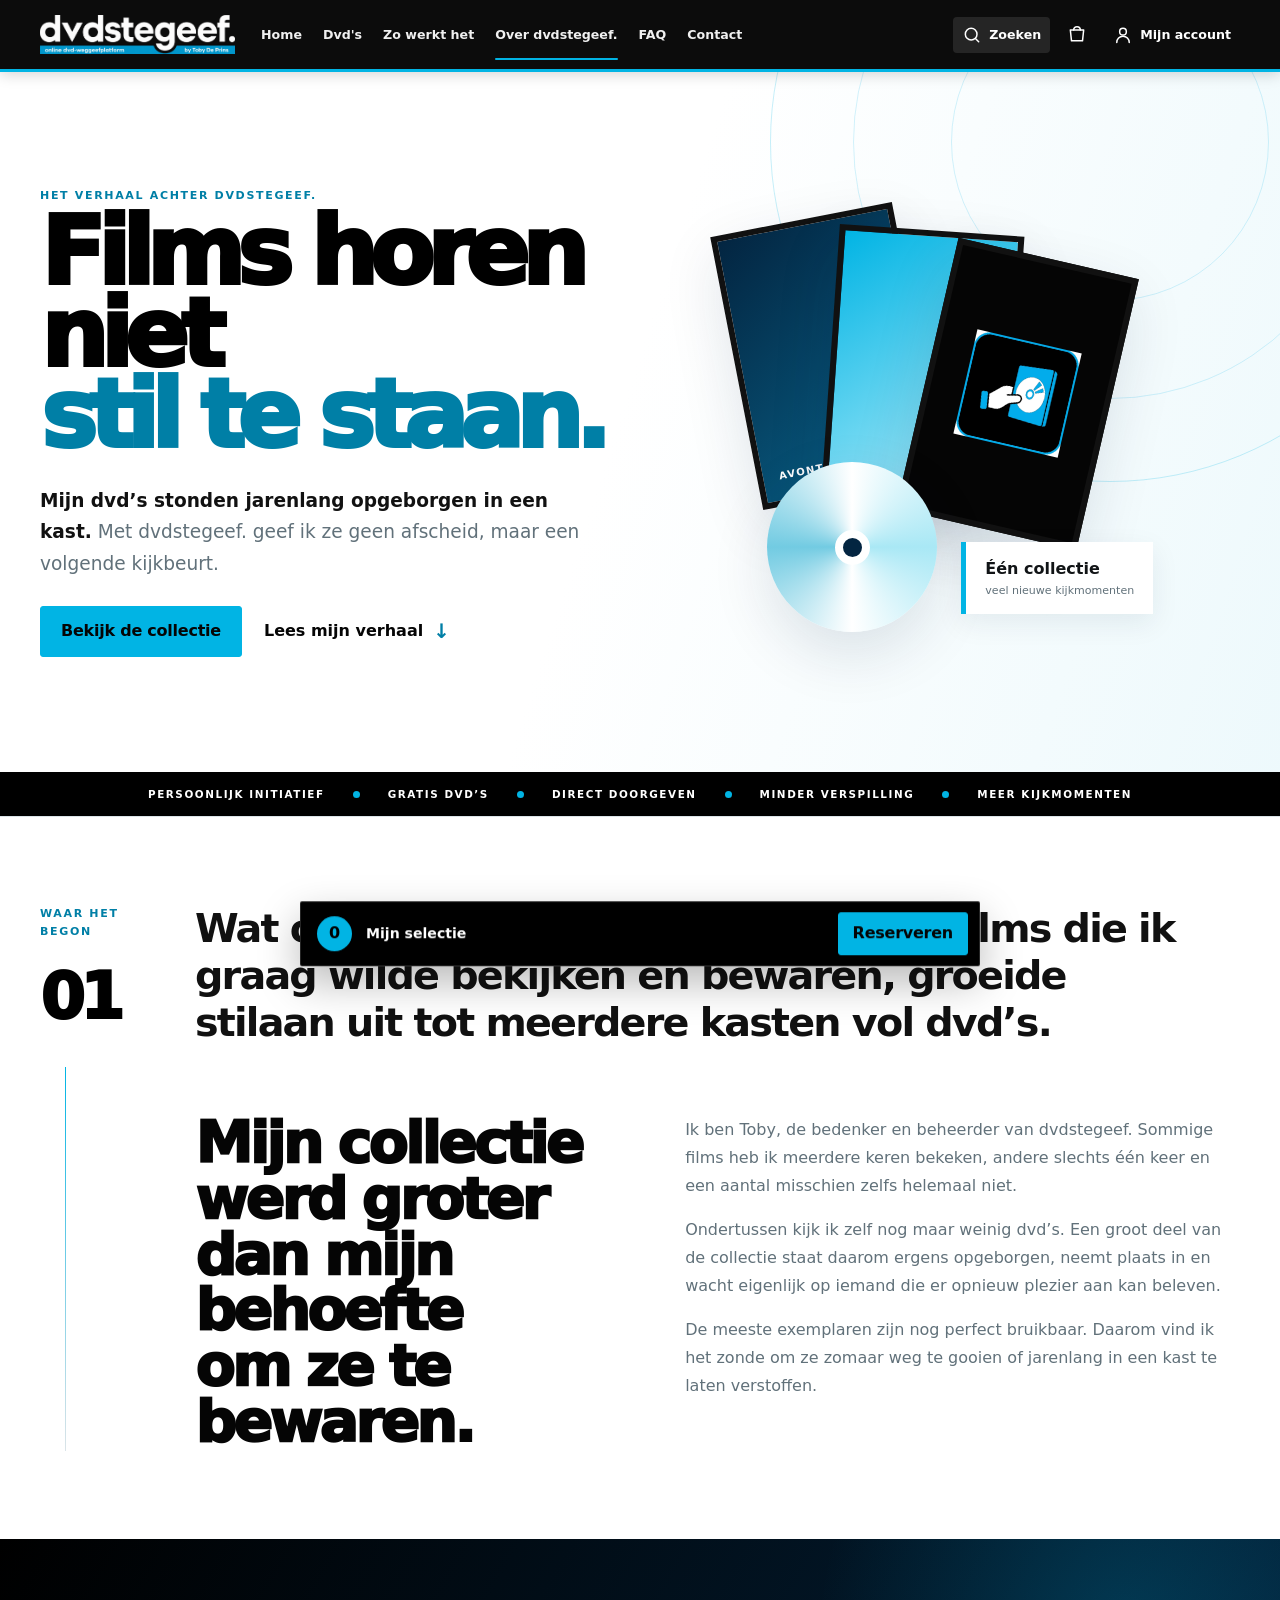
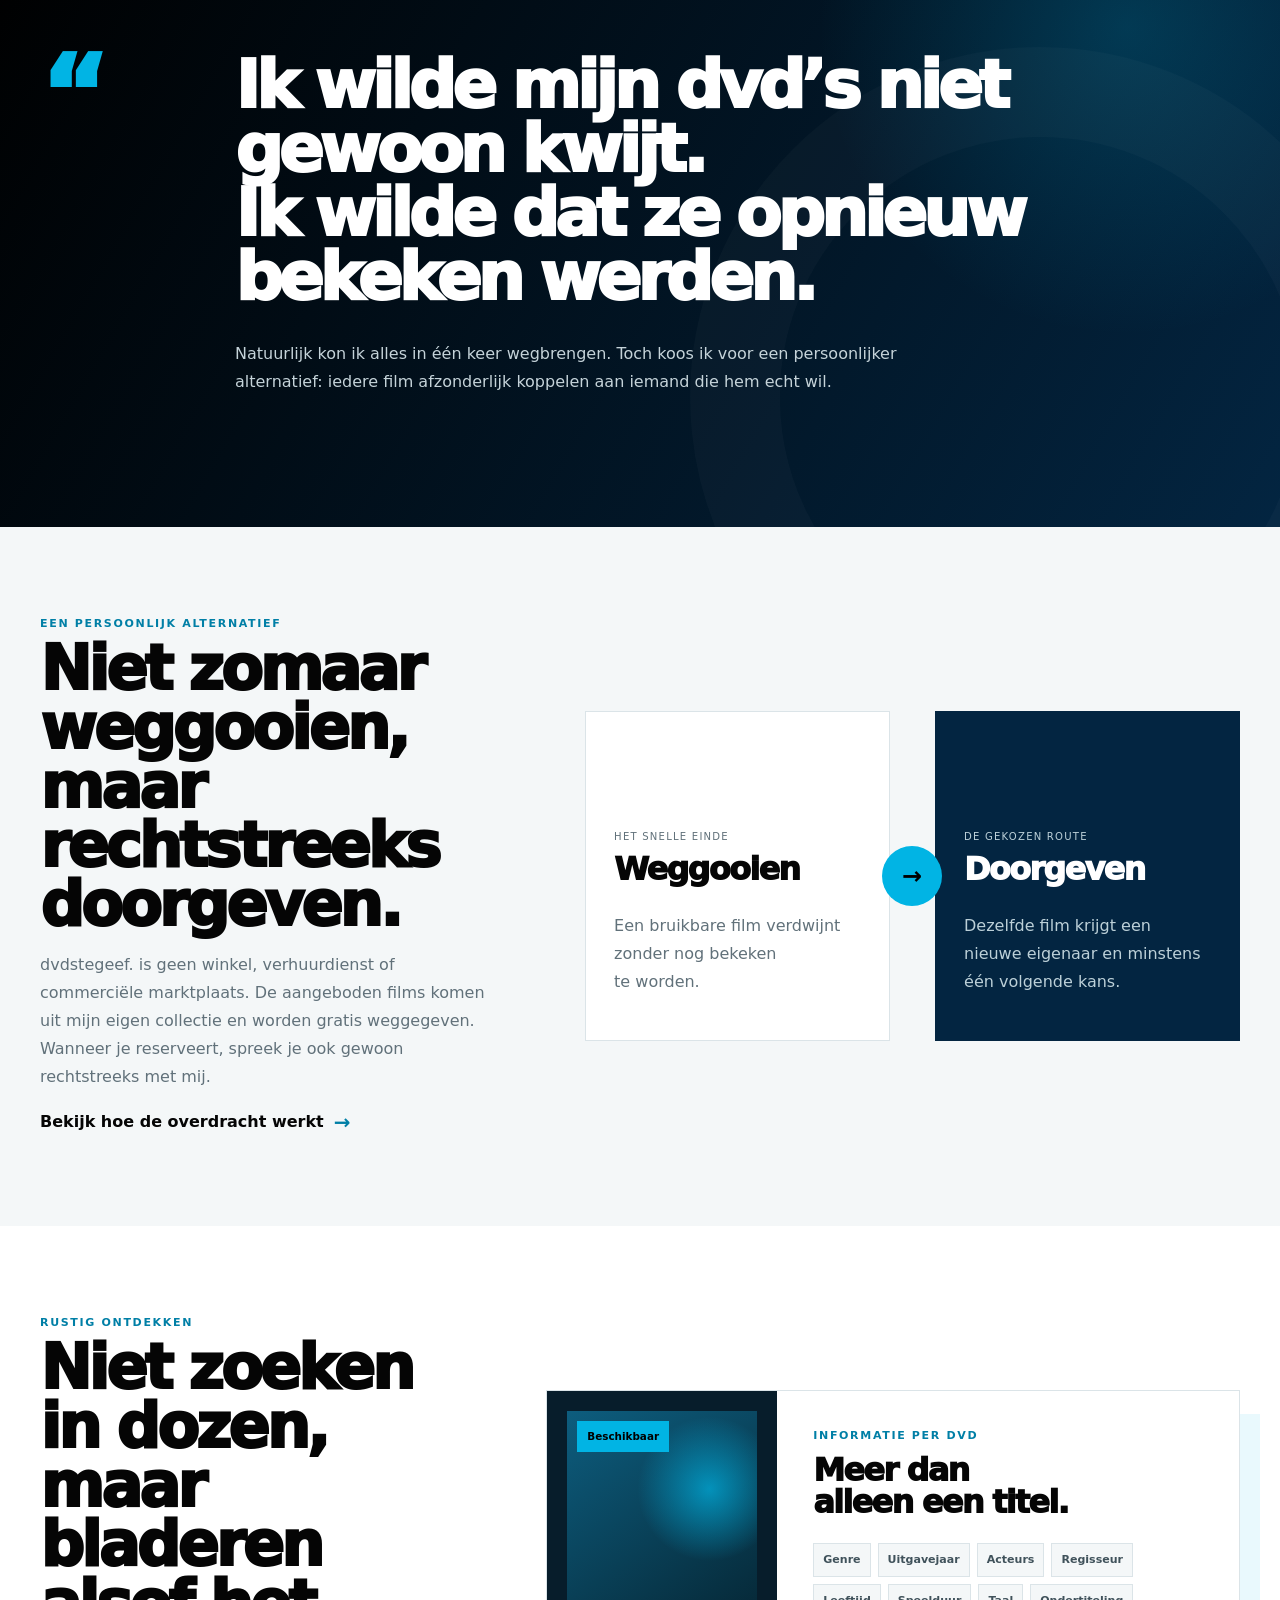
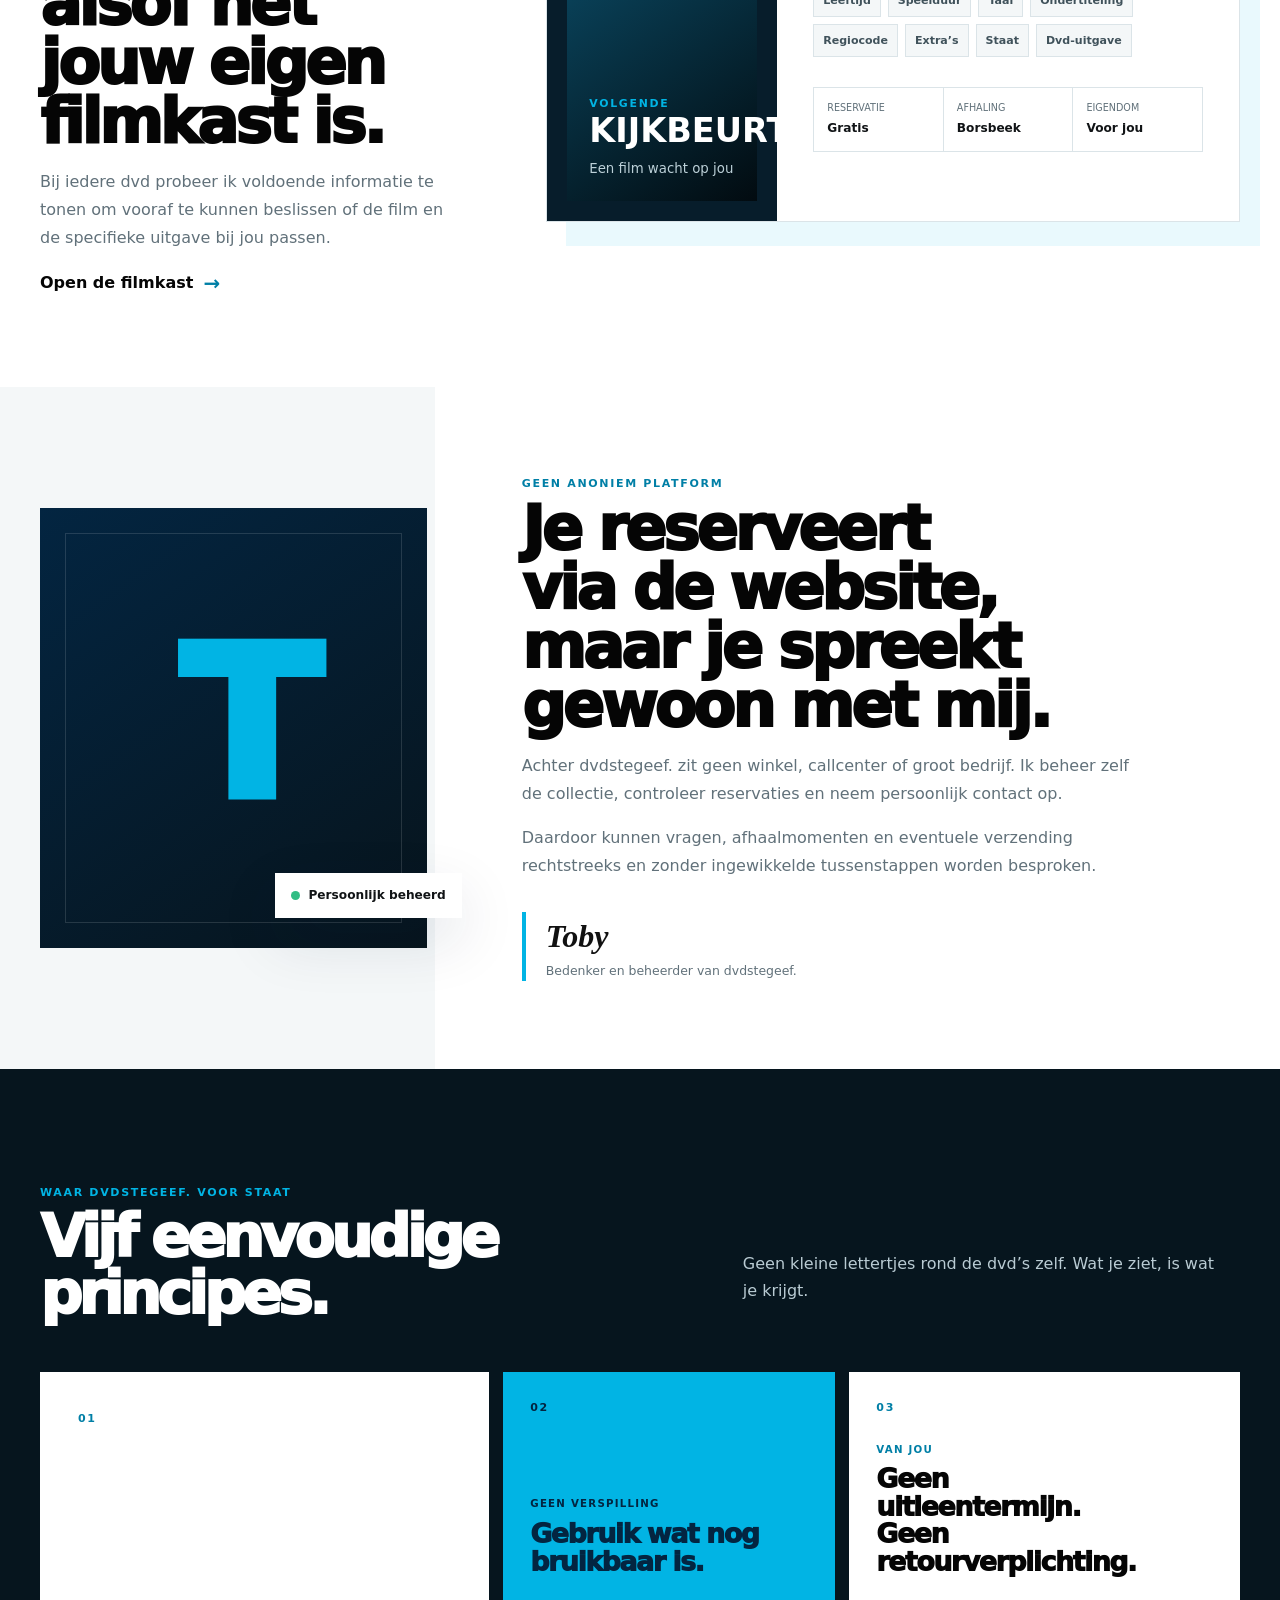
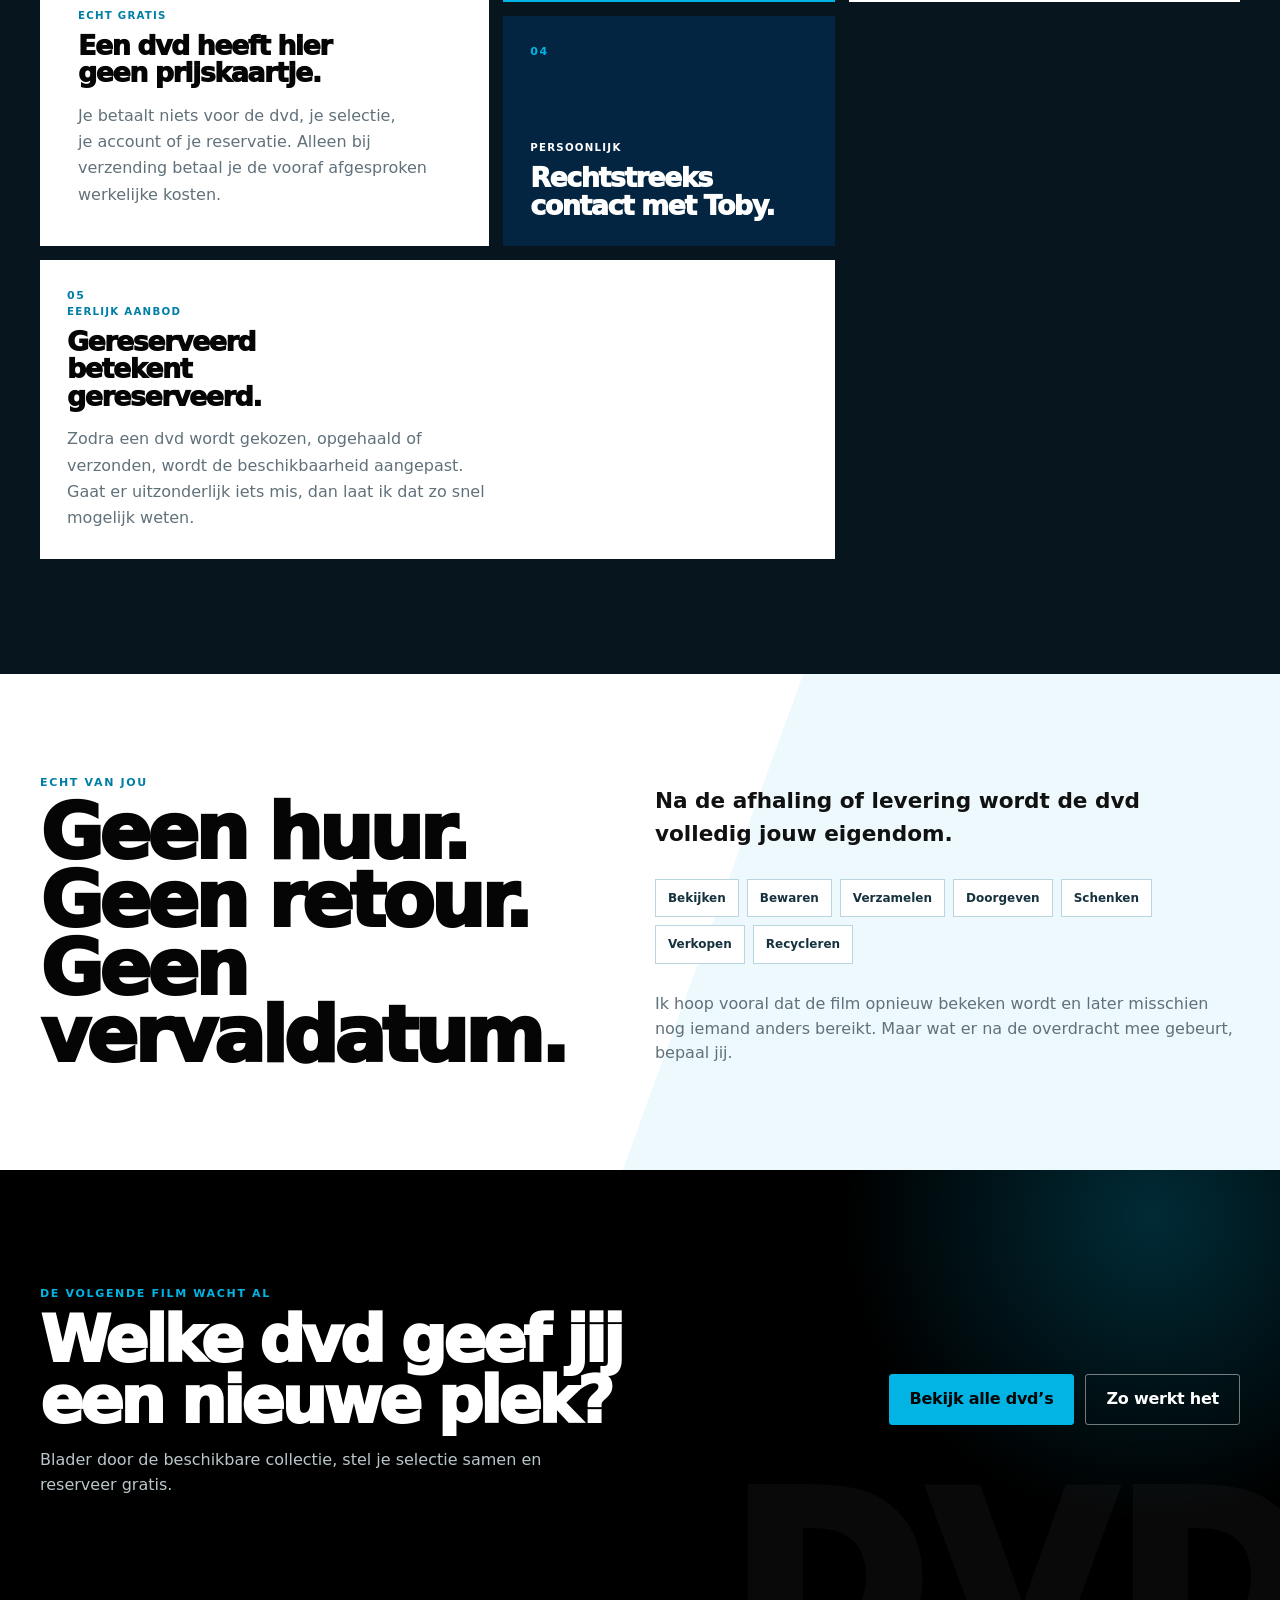
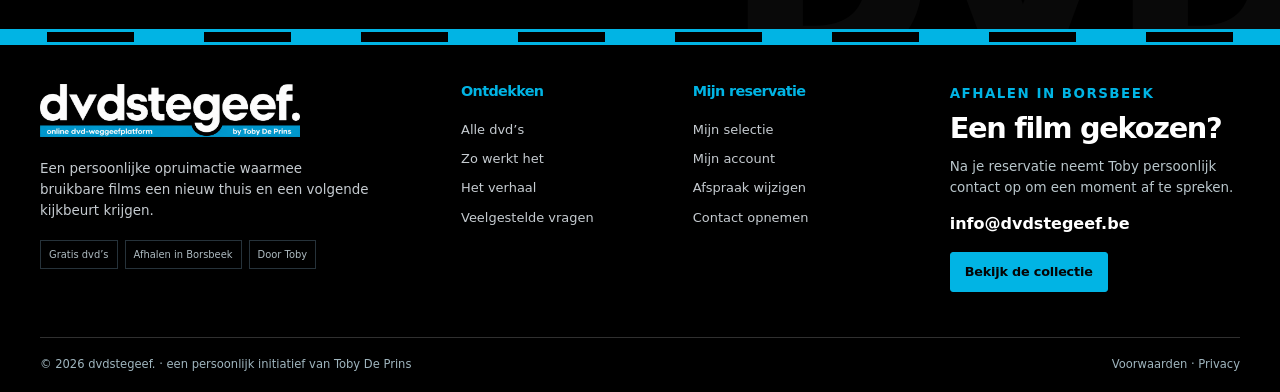
==== commit 769fe191: "brei" ====
--- a/site/about.html
+++ b/site/about.html
@@ -1,123 +1,98 @@
-<!doctype html>
+<!DOCTYPE html>
+
 <html lang="nl-BE">
 <head>
-  <meta charset="utf-8">
-  <meta name="viewport" content="width=device-width, initial-scale=1">
-  <meta name="theme-color" content="#000000">
-  <meta http-equiv="Content-Security-Policy" content="__CSP__">
-  <meta name="apple-mobile-web-app-capable" content="yes">
-  <meta name="apple-mobile-web-app-status-bar-style" content="black">
-  <meta name="apple-mobile-web-app-title" content="dvdstegeef.">
-  <meta name="msapplication-TileColor" content="#000000">
-  <meta name="msapplication-config" content="browserconfig.xml">
-  <meta property="og:type" content="website">
-  <meta property="og:title" content="Over Toby | dvdstegeef.">
-  <meta property="og:description" content="Lees waarom Toby zijn dvd-collectie gratis doorgeeft.">
-  <meta property="og:site_name" content="dvdstegeef.">
-  <meta property="og:image" content="assets/social/open-graph-1200x630.png">
-  <meta property="og:image:width" content="1200">
-  <meta property="og:image:height" content="630">
-  <meta name="twitter:card" content="summary_large_image">
-  <meta name="twitter:title" content="Over Toby | dvdstegeef.">
-  <meta name="twitter:description" content="Lees waarom Toby zijn dvd-collectie gratis doorgeeft.">
-  <meta name="twitter:image" content="assets/social/open-graph-1200x630.png">
-  <link rel="icon" type="image/x-icon" href="assets/icons/favicon.ico">
-  <link rel="icon" type="image/png" sizes="16x16" href="assets/icons/favicon-16x16.png">
-  <link rel="icon" type="image/png" sizes="32x32" href="assets/icons/favicon-32x32.png">
-  <link rel="icon" type="image/png" sizes="48x48" href="assets/icons/favicon-48x48.png">
-  <link rel="apple-touch-icon" sizes="180x180" href="assets/icons/apple-touch-icon.png">
-  <link rel="manifest" href="site.webmanifest">
-  <meta name="description" content="Lees waarom Toby zijn dvd-collectie gratis doorgeeft.">
-  <title>Over Toby | dvdstegeef.</title>
-  <link rel="stylesheet" href="css/site.css">
-  <script src="js/runtime-config.js" defer></script>
-  <script src="js/api-client.js" defer></script>
-  <script src="js/data.js" defer></script>
-  <script src="js/app.js" defer></script>
-  </head>
+<meta charset="utf-8"/>
+<meta content="width=device-width, initial-scale=1" name="viewport"/>
+<meta content="#000000" name="theme-color"/>
+<meta content="__CSP__" http-equiv="Content-Security-Policy"/>
+<meta content="yes" name="apple-mobile-web-app-capable"/>
+<meta content="black" name="apple-mobile-web-app-status-bar-style"/>
+<meta content="dvdstegeef." name="apple-mobile-web-app-title"/>
+<meta content="#000000" name="msapplication-TileColor"/>
+<meta content="browserconfig.xml" name="msapplication-config"/>
+<meta content="website" property="og:type"/>
+<meta content="Het verhaal achter dvdstegeef." property="og:title"/>
+<meta content="Lees waarom Toby zijn persoonlijke dvd-collectie gratis doorgeeft." property="og:description"/>
+<meta content="dvdstegeef." property="og:site_name"/>
+<meta content="assets/social/open-graph-1200x630.png" property="og:image"/>
+<meta content="1200" property="og:image:width"/>
+<meta content="630" property="og:image:height"/>
+<meta content="summary_large_image" name="twitter:card"/>
+<meta content="Het verhaal achter dvdstegeef." name="twitter:title"/>
+<meta content="Lees waarom Toby zijn persoonlijke dvd-collectie gratis doorgeeft." name="twitter:description"/>
+<meta content="assets/social/open-graph-1200x630.png" name="twitter:image"/>
+<link href="assets/icons/favicon.ico" rel="icon" type="image/x-icon"/>
+<link href="assets/icons/favicon-16x16.png" rel="icon" sizes="16x16" type="image/png"/>
+<link href="assets/icons/favicon-32x32.png" rel="icon" sizes="32x32" type="image/png"/>
+<link href="assets/icons/favicon-48x48.png" rel="icon" sizes="48x48" type="image/png"/>
+<link href="assets/icons/apple-touch-icon.png" rel="apple-touch-icon" sizes="180x180"/>
+<link href="site.webmanifest" rel="manifest"/>
+<meta content="Lees waarom Toby zijn persoonlijke dvd-collectie gratis doorgeeft." name="description"/>
+<title>Het verhaal achter dvdstegeef.</title>
+<link href="css/site.css" rel="stylesheet"/>
+<script defer="" src="js/runtime-config.js"></script>
+<script defer="" src="js/api-client.js"></script>
+<script defer="" src="js/data.js"></script>
+<script defer="" src="js/app.js"></script>
+<link href="css/creative-site.css" rel="stylesheet"/><script defer="" src="js/experience.js"></script></head>
 <body data-page="">
-  <noscript><div class="noscript-banner">JavaScript is nodig voor zoeken en reserveren.</div></noscript>
+<noscript><div class="noscript-banner">JavaScript is nodig voor zoeken en reserveren.</div></noscript>
 <a class="skip-link" href="#main-content">Ga naar de inhoud</a>
-  
 <header class="site-header">
-  <div class="container header-inner">
-    <a class="brand" href="index.html" aria-label="dvdstegeef., home"><img class="site-logo site-logo-wordmark" src="assets/brand/logo-elements-transparent.png" alt="dvdstegeef. – online dvd-weggeefplatform door Toby De Prins"></a>
-
-    <button class="menu-toggle" type="button" aria-expanded="false" aria-controls="main-navigation">
-      <span></span><span></span><span></span>
-      <span class="sr-only">Menu openen</span>
-    </button>
-
-    <nav class="main-nav" id="main-navigation" aria-label="Hoofdnavigatie"><a href="index.html">Home</a><a href="dvds.html">Dvd's</a><a href="how-it-works.html">Zo werkt het</a><a class="active" aria-current="page" href="about.html">Over Toby</a><a href="faq.html">FAQ</a><a href="contact.html">Contact</a></nav>
-
-    <div class="header-actions">
-      <a class="header-search" href="dvds.html" aria-label="Dvd's zoeken">
-        
-<svg viewBox="0 0 24 24" aria-hidden="true">
-  <circle cx="11" cy="11" r="7"></circle>
-  <path d="m20 20-3.6-3.6"></path>
+<div class="container header-inner">
+<a aria-label="dvdstegeef., home" class="brand" href="index.html"><img alt="dvdstegeef. – online dvd-weggeefplatform door Toby De Prins" class="site-logo site-logo-wordmark" src="assets/brand/logo-elements-transparent.png"/></a>
+<button aria-controls="main-navigation" aria-expanded="false" class="menu-toggle" type="button">
+<span></span><span></span><span></span>
+<span class="sr-only">Menu openen</span>
+</button>
+<nav aria-label="Hoofdnavigatie" class="main-nav" id="main-navigation"><a href="index.html">Home</a><a href="dvds.html">Dvd's</a><a href="how-it-works.html">Zo werkt het</a><a aria-current="page" class="active" href="about.html">Over dvdstegeef.</a><a href="faq.html">FAQ</a><a href="contact.html">Contact</a></nav>
+<div class="header-actions">
+<a aria-label="Dvd's zoeken" class="header-search" href="dvds.html">
+<svg aria-hidden="true" viewbox="0 0 24 24">
+<circle cx="11" cy="11" r="7"></circle>
+<path d="m20 20-3.6-3.6"></path>
 </svg>
 <span>Zoeken</span>
-      </a>
-      <a class="reservation-link" href="reservation.html" aria-label="Mijn selectie">
-        
-<svg viewBox="0 0 24 24" aria-hidden="true">
-  <path d="M4 6h16l-1.4 13H5.4L4 6Z"></path>
-  <path d="M8 6a4 4 0 0 1 8 0"></path>
+</a>
+<a aria-label="Mijn selectie" class="reservation-link" href="reservation.html">
+<svg aria-hidden="true" viewbox="0 0 24 24">
+<path d="M4 6h16l-1.4 13H5.4L4 6Z"></path>
+<path d="M8 6a4 4 0 0 1 8 0"></path>
 </svg>
-<span class="reservation-count" data-reservation-count>0</span>
-      </a>
-      <a class="login-link" href="account.html" aria-label="Mijn account">
-        
-<svg viewBox="0 0 24 24" aria-hidden="true">
-  <circle cx="12" cy="8" r="4"></circle>
-  <path d="M4.5 21a7.5 7.5 0 0 1 15 0"></path>
+<span class="reservation-count" data-reservation-count="">0</span>
+</a>
+<a aria-label="Mijn account" class="login-link" href="account.html">
+<svg aria-hidden="true" viewbox="0 0 24 24">
+<circle cx="12" cy="8" r="4"></circle>
+<path d="M4.5 21a7.5 7.5 0 0 1 15 0"></path>
 </svg>
 <span>Mijn account</span>
-      </a>
-    </div>
-  </div>
+</a>
+</div>
+</div>
 </header>
-
-  <main id="main-content">
-<section class="page-hero page-hero--branded">
-  <img class="brand-icon-inline" src="assets/brand/dvdstegeef-icon-640.webp" alt="" aria-hidden="true"><div class="container narrow"><p class="eyebrow">Het verhaal achter de site</p><h1>Over Toby</h1><p>Een persoonlijke opruimactie die bruikbare films een nieuw thuis geeft.</p></div></section>
-<section class="section about-page"><div class="container story-grid"><div><p class="section-kicker">Waarom deze website?</p><h2>Mijn collectie werd te groot om gewoon te blijven staan.</h2></div><div><p>Ik ben Toby. Door de jaren heen heb ik een grote dvd-collectie opgebouwd. Nu wil ik ruimte maken, maar ik vind het zonde om films die nog perfect bruikbaar zijn zomaar weg te gooien.</p><p>Met dvdstegeef. kun je rustig door de collectie bladeren en gratis kiezen wat je graag wilt bekijken. Zodra een dvd gereserveerd is, verdwijnt hij uit het aanbod.</p><p>Na het ophalen of ontvangen ben jij de eigenaar. Ik hoop vooral dat de films nog bekeken, gedeeld of opnieuw doorgegeven worden.</p></div></div></section>
-<section class="section genres-section"><div class="container"><div class="section-heading"><div><p class="section-kicker">Wat je mag verwachten</p><h2>Persoonlijk, eenvoudig en duidelijk</h2></div></div><div class="genre-grid value-grid"><article class="genre-card"><span class="genre-icon">01</span><span>Echt gratis</span><p>Geen prijs of verborgen kosten voor de dvd's.</p></article><article class="genre-card"><span class="genre-icon">02</span><span>Persoonlijk contact</span><p>Je spreekt rechtstreeks met Toby af.</p></article><article class="genre-card"><span class="genre-icon">03</span><span>Geen verspilling</span><p>Bruikbare films krijgen een volgende kijkbeurt.</p></article><article class="genre-card"><span class="genre-icon">04</span><span>Jij wordt eigenaar</span><p>Na ontvangst bepaal jij wat er met de dvd's gebeurt.</p></article></div></div></section>
-<section class="story-section about-cta"><div class="container story-grid"><div><p class="section-kicker">Klaar om te kiezen?</p><h2>Bekijk welke dvd's nog beschikbaar zijn.</h2></div><div><a class="primary-button" href="dvds.html">Naar de collectie</a></div></div></section>
+<main class="experience-page experience-about" id="main-content">
+<section class="cinema-hero cinema-hero--about"><div aria-hidden="true" class="cinema-hero__rings"></div><div class="container cinema-hero__grid"><div class="cinema-hero__copy" data-reveal=""><p class="eyebrow">Het verhaal achter dvdstegeef.</p><h1>Films horen niet<br/><span>stil te staan.</span></h1><p class="cinema-hero__lead"><strong>Mijn dvd’s stonden jarenlang opgeborgen in een kast.</strong> Met dvdstegeef. geef ik ze geen afscheid, maar een volgende kijkbeurt.</p><div class="cinema-hero__actions"><a class="primary-button" href="dvds.html">Bekijk de collectie</a><a class="editorial-link" href="#het-verhaal">Lees mijn verhaal <span>↓</span></a></div></div><div aria-hidden="true" class="about-dvd-stage" data-reveal=""><div class="about-case about-case--back">AVONTUUR</div><div class="about-case about-case--middle">DRAMA</div><div class="about-case about-case--front"><img alt="" src="assets/brand/dvdstegeef-icon-640.webp"/></div><div class="about-disc"><span></span></div><div class="about-dvd-stage__label"><strong>Één collectie</strong><span>veel nieuwe kijkmomenten</span></div></div></div><div aria-hidden="true" class="film-ticker"><div><span>PERSOONLIJK INITIATIEF</span><i></i><span>GRATIS DVD’S</span><i></i><span>DIRECT DOORGEVEN</span><i></i><span>MINDER VERSPILLING</span><i></i><span>MEER KIJKMOMENTEN</span></div></div></section>
+<section class="section origin-section" id="het-verhaal"><div class="container origin-grid"><aside><p class="section-kicker">Waar het begon</p><span>01</span><i></i></aside><div><p class="origin-intro">Wat ooit begon als een verzameling films die ik graag wilde bekijken en bewaren, groeide stilaan uit tot meerdere kasten vol dvd’s.</p><div class="origin-columns"><div><h2>Mijn collectie werd groter dan mijn behoefte om ze te bewaren.</h2></div><div><p>Ik ben Toby, de bedenker en beheerder van dvdstegeef. Sommige films heb ik meerdere keren bekeken, andere slechts één keer en een aantal misschien zelfs helemaal niet.</p><p>Ondertussen kijk ik zelf nog maar weinig dvd’s. Een groot deel van de collectie staat daarom ergens opgeborgen, neemt plaats in en wacht eigenlijk op iemand die er opnieuw plezier aan kan beleven.</p><p>De meeste exemplaren zijn nog perfect bruikbaar. Daarom vind ik het zonde om ze zomaar weg te gooien of jarenlang in een kast te laten verstoffen.</p></div></div></div></div></section>
+<section class="manifest-section manifest-section--about"><div class="container manifest-section__grid"><div class="manifest-section__number">“</div><div><blockquote>Ik wilde mijn dvd’s niet gewoon kwijt.<br/>Ik wilde dat ze opnieuw bekeken werden.</blockquote><p>Natuurlijk kon ik alles in één keer wegbrengen. Toch koos ik voor een persoonlijker alternatief: iedere film afzonderlijk koppelen aan iemand die hem echt wil.</p></div></div></section>
+<section class="section about-choice"><div class="container about-choice__grid"><div data-reveal=""><p class="section-kicker">Een persoonlijk alternatief</p><h2>Niet zomaar weggooien, maar rechtstreeks doorgeven.</h2><p>dvdstegeef. is geen winkel, verhuurdienst of commerciële marktplaats. De aangeboden films komen uit mijn eigen collectie en worden gratis weggegeven. Wanneer je reserveert, spreek je ook gewoon rechtstreeks met mij.</p><a class="editorial-link" href="how-it-works.html">Bekijk hoe de overdracht werkt <span>→</span></a></div><div class="choice-comparison"><article><small>Het snelle einde</small><h3>Weggooien</h3><p>Een bruikbare film verdwijnt zonder nog bekeken te worden.</p></article><div class="choice-comparison__arrow">→</div><article class="choice-comparison__positive"><small>De gekozen route</small><h3>Doorgeven</h3><p>Dezelfde film krijgt een nieuwe eigenaar en minstens één volgende kans.</p></article></div></div></section>
+<section class="section about-catalogue"><div class="container about-catalogue__grid"><div><p class="section-kicker">Rustig ontdekken</p><h2>Niet zoeken in dozen, maar bladeren alsof het jouw eigen filmkast is.</h2><p>Bij iedere dvd probeer ik voldoende informatie te tonen om vooraf te kunnen beslissen of de film en de specifieke uitgave bij jou passen.</p><a class="editorial-link" href="dvds.html">Open de filmkast <span>→</span></a></div><div class="catalogue-preview"><div class="catalogue-preview__poster"><div><span>VOLGENDE</span><strong>KIJKBEURT</strong><small>Een film wacht op jou</small></div><b>Beschikbaar</b></div><div class="catalogue-preview__info"><p class="section-kicker">Informatie per dvd</p><h3>Meer dan alleen een titel.</h3><div class="tag-cloud"><span>Genre</span><span>Uitgavejaar</span><span>Acteurs</span><span>Regisseur</span><span>Leeftijd</span><span>Speelduur</span><span>Taal</span><span>Ondertiteling</span><span>Regiocode</span><span>Extra’s</span><span>Staat</span><span>Dvd-uitgave</span></div><div class="catalogue-preview__meta"><div><small>Reservatie</small><strong>Gratis</strong></div><div><small>Afhaling</small><strong>Borsbeek</strong></div><div><small>Eigendom</small><strong>Voor jou</strong></div></div></div></div></div></section>
+<section class="section personal-section"><div class="container personal-section__grid"><div aria-hidden="true" class="personal-portrait"><span>T</span><div><i></i>Persoonlijk beheerd</div></div><div><p class="section-kicker">Geen anoniem platform</p><h2>Je reserveert via de website, maar je spreekt gewoon met mij.</h2><p>Achter dvdstegeef. zit geen winkel, callcenter of groot bedrijf. Ik beheer zelf de collectie, controleer reservaties en neem persoonlijk contact op.</p><p>Daardoor kunnen vragen, afhaalmomenten en eventuele verzending rechtstreeks en zonder ingewikkelde tussenstappen worden besproken.</p><div class="signature"><strong>Toby</strong><span>Bedenker en beheerder van dvdstegeef.</span></div></div></div></section>
+<section class="about-values"><div class="container"><div class="editorial-heading editorial-heading--light"><div><p class="section-kicker">Waar dvdstegeef. voor staat</p><h2>Vijf eenvoudige principes.</h2></div><p>Geen kleine lettertjes rond de dvd’s zelf. Wat je ziet, is wat je krijgt.</p></div><div class="value-mosaic"><article class="value-tile value-tile--large"><span>01</span><div><small>Echt gratis</small><h3>Een dvd heeft hier geen prijskaartje.</h3><p>Je betaalt niets voor de dvd, je selectie, je account of je reservatie. Alleen bij verzending betaal je de vooraf afgesproken werkelijke kosten.</p></div></article><article class="value-tile value-tile--cyan"><span>02</span><div><small>Geen verspilling</small><h3>Gebruik wat nog bruikbaar is.</h3></div></article><article class="value-tile"><span>03</span><div><small>Van jou</small><h3>Geen uitleentermijn. Geen retourverplichting.</h3></div></article><article class="value-tile value-tile--dark"><span>04</span><div><small>Persoonlijk</small><h3>Rechtstreeks contact met Toby.</h3></div></article><article class="value-tile value-tile--wide"><span>05</span><div><small>Eerlijk aanbod</small><h3>Gereserveerd betekent gereserveerd.</h3><p>Zodra een dvd wordt gekozen, opgehaald of verzonden, wordt de beschikbaarheid aangepast. Gaat er uitzonderlijk iets mis, dan laat ik dat zo snel mogelijk weten.</p></div></article></div></div></section>
+<section class="section ownership-section"><div class="container ownership-section__grid"><div><p class="section-kicker">Echt van jou</p><h2>Geen huur.<br/>Geen retour.<br/>Geen vervaldatum.</h2></div><div><p class="ownership-lead">Na de afhaling of levering wordt de dvd volledig jouw eigendom.</p><div class="ownership-options"><span>Bekijken</span><span>Bewaren</span><span>Verzamelen</span><span>Doorgeven</span><span>Schenken</span><span>Verkopen</span><span>Recycleren</span></div><p>Ik hoop vooral dat de film opnieuw bekeken wordt en later misschien nog iemand anders bereikt. Maar wat er na de overdracht mee gebeurt, bepaal jij.</p></div></div></section>
+<section class="final-cta"><div class="container final-cta__grid"><div><p class="section-kicker">De volgende film wacht al</p><h2>Welke dvd geef jij een nieuwe plek?</h2><p>Blader door de beschikbare collectie, stel je selectie samen en reserveer gratis.</p></div><div class="final-cta__actions"><a class="primary-button" href="dvds.html">Bekijk alle dvd’s</a><a class="secondary-button secondary-button--dark" href="how-it-works.html">Zo werkt het</a></div></div></section>
 </main>
-  
 <footer class="site-footer">
-  <div class="container footer-grid">
-    <div class="footer-about">
-      <a class="brand footer-brand" href="index.html"><img class="site-logo site-logo-wordmark" src="assets/brand/logo-elements-transparent.png" alt="dvdstegeef. – online dvd-weggeefplatform door Toby De Prins"></a>
-      <p>Toby geeft zijn dvd-collectie gratis door, zodat bruikbare films niet onnodig worden weggegooid.</p>
-    </div>
-    <div class="footer-column">
-      <h2>Snel naar</h2>
-      <a href="dvds.html">Alle dvd's</a>
-      <a href="reservation.html">Mijn selectie</a>
-      <a href="account.html">Mijn account</a>
-      <a href="how-it-works.html">Zo werkt het</a>
-      <a href="about.html">Over Toby</a>
-    </div>
-    <div class="footer-column">
-      <h2>Hulp & afspraken</h2>
-      <a href="faq.html">Veelgestelde vragen</a>
-      <a href="terms.html">Voorwaarden</a>
-      <a href="privacy.html">Privacy</a>
-      <a href="contact.html">Contact</a>
-    </div>
-    <div class="newsletter footer-contact">
-      <h2>Afhalen in Borsbeek</h2>
-      <p>Na je reservering neemt Toby contact op om een moment af te spreken.</p>
-      <a class="footer-email" href="mailto:info@dvdstegeef.be">info@dvdstegeef.be</a>
-      <a class="primary-button" href="contact.html">Contact opnemen</a>
-    </div>
-  </div>
-  <div class="container copyright"><span>© 2026 dvdstegeef. · door Toby De Prins</span><span>Publieke GitHub Pages-frontend</span></div>
+<div aria-hidden="true" class="footer-filmstrip"><span></span><span></span><span></span><span></span><span></span><span></span><span></span><span></span></div>
+<div class="container footer-grid footer-grid--creative">
+<div class="footer-about"><a class="brand footer-brand" href="index.html"><img alt="dvdstegeef. – online dvd-weggeefplatform door Toby De Prins" class="site-logo site-logo-wordmark" src="assets/brand/logo-elements-transparent.png"/></a><p>Een persoonlijke opruimactie waarmee bruikbare films een nieuw thuis en een volgende kijkbeurt krijgen.</p><div class="footer-badges"><span>Gratis dvd’s</span><span>Afhalen in Borsbeek</span><span>Door Toby</span></div></div>
+<div class="footer-column"><h2>Ontdekken</h2><a href="dvds.html">Alle dvd’s</a><a href="how-it-works.html">Zo werkt het</a><a href="about.html">Het verhaal</a><a href="faq.html">Veelgestelde vragen</a></div>
+<div class="footer-column"><h2>Mijn reservatie</h2><a href="reservation.html">Mijn selectie</a><a href="account.html">Mijn account</a><a href="contact.html">Afspraak wijzigen</a><a href="contact.html">Contact opnemen</a></div>
+<div class="footer-contact"><p class="section-kicker">Afhalen in Borsbeek</p><h2>Een film gekozen?</h2><p>Na je reservatie neemt Toby persoonlijk contact op om een moment af te spreken.</p><a class="footer-email" href="mailto:info@dvdstegeef.be">info@dvdstegeef.be</a><a class="primary-button" href="dvds.html">Bekijk de collectie</a></div>
+</div>
+<div class="container copyright"><span>© 2026 dvdstegeef. · een persoonlijk initiatief van Toby De Prins</span><span><a href="terms.html">Voorwaarden</a> · <a href="privacy.html">Privacy</a></span></div>
 </footer>
-<div class="toast" id="site-toast" role="status" aria-live="polite"></div>
-
+<div aria-live="polite" class="toast" id="site-toast" role="status"></div>
 </body>
 </html>
--- a/site/css/creative-site.css
+++ b/site/css/creative-site.css
@@ -0,0 +1,1144 @@
+/* =========================================================
+   dvdstegeef. — creative editorial experience
+   Loaded after site.css so this file can safely refine the
+   existing functional frontend without changing its API.
+   ========================================================= */
+
+:root {
+  --creative-black: #050505;
+  --creative-ink: #111416;
+  --creative-navy: #032541;
+  --creative-navy-deep: #021723;
+  --creative-cyan: #01b4e4;
+  --creative-cyan-dark: #007fa6;
+  --creative-cyan-pale: #e9f9fd;
+  --creative-paper: #f4f7f8;
+  --creative-paper-2: #eef3f5;
+  --creative-line: #dbe4e8;
+  --creative-muted: #61717a;
+  --creative-white: #fff;
+  --creative-green: #91d1a2;
+  --creative-shadow: 0 22px 60px rgba(3, 37, 65, .12);
+  --creative-shadow-sm: 0 9px 28px rgba(3, 37, 65, .08);
+  --creative-section: clamp(76px, 9vw, 142px);
+}
+
+html { scroll-padding-top: 90px; }
+body {
+  color: var(--creative-ink);
+  background: var(--creative-white);
+  overflow-x: hidden;
+}
+
+.experience-page h1,
+.experience-page h2,
+.experience-page h3 {
+  color: var(--creative-black);
+  font-weight: 920;
+  letter-spacing: -.055em;
+}
+
+.experience-page p { color: var(--creative-muted); }
+.experience-page .section-kicker,
+.experience-page .eyebrow {
+  color: var(--creative-cyan-dark);
+  font-size: .69rem;
+  font-weight: 900;
+  letter-spacing: .15em;
+}
+
+.site-header {
+  min-height: 72px;
+  background: rgba(5, 5, 5, .97);
+  border-bottom: 3px solid var(--creative-cyan);
+  backdrop-filter: blur(16px);
+}
+.header-inner,
+.main-nav { min-height: 69px; }
+.site-logo,
+.site-logo-wordmark { width: 195px; height: 40px; }
+.main-nav { gap: 21px; }
+.main-nav a { font-size: .79rem; font-weight: 760; }
+.main-nav a::after { bottom: 9px; height: 2px; }
+.header-search,
+.reservation-link,
+.login-link { border-radius: 4px; }
+
+.primary-button,
+.secondary-button {
+  min-height: 46px;
+  border-radius: 3px;
+  padding: 12px 20px;
+  letter-spacing: -.015em;
+}
+.primary-button {
+  border-color: var(--creative-cyan);
+  background: var(--creative-cyan);
+  color: var(--creative-black);
+  box-shadow: none;
+}
+.primary-button:hover { background: #32c9ed; transform: translateY(-2px); }
+.secondary-button {
+  border-color: #9fb0b8;
+  background: #fff;
+  color: var(--creative-black);
+}
+.secondary-button:hover {
+  border-color: var(--creative-black);
+  background: var(--creative-black);
+  color: #fff;
+}
+.secondary-button--dark {
+  border-color: rgba(255,255,255,.45);
+  background: transparent;
+  color: #fff;
+}
+.secondary-button--dark:hover { border-color: #fff; background: #fff; color: #000; }
+
+.editorial-link {
+  display: inline-flex;
+  align-items: center;
+  gap: 10px;
+  color: var(--creative-black);
+  font-weight: 850;
+}
+.editorial-link span { color: var(--creative-cyan-dark); font-size: 1.25em; transition: transform .2s ease; }
+.editorial-link:hover span { transform: translateX(5px); }
+.editorial-link--light { color: #fff; }
+.editorial-link--light span { color: var(--creative-cyan); }
+
+.center-action { display: flex; justify-content: center; margin-top: 42px; }
+
+/* Progressive reveal */
+.js-ready [data-reveal] {
+  opacity: 0;
+  transform: translateY(28px);
+  transition: opacity .7s ease, transform .7s ease;
+}
+.js-ready [data-reveal].is-visible { opacity: 1; transform: translateY(0); }
+@media (prefers-reduced-motion: reduce) {
+  .js-ready [data-reveal] { opacity: 1; transform: none; }
+}
+
+/* =========================================================
+   Shared cinema/editorial heroes
+   ========================================================= */
+
+.cinema-hero,
+.editorial-hero { position: relative; overflow: hidden; }
+
+.cinema-hero {
+  color: var(--creative-ink);
+  background: linear-gradient(108deg, #fff 0%, #fff 48%, #edf9fc 100%);
+  border-bottom: 1px solid var(--creative-line);
+}
+.cinema-hero__backdrop {
+  position: absolute;
+  inset: 0 0 0 48%;
+  opacity: .13;
+  background: linear-gradient(90deg, #fff, transparent 35%), url("../assets/hero-posters.webp") center / cover;
+  filter: saturate(.35) contrast(1.15);
+}
+.cinema-hero__rings {
+  position: absolute;
+  width: 680px;
+  aspect-ratio: 1;
+  top: -270px;
+  right: -170px;
+  border: 1px solid rgba(1,180,228,.22);
+  border-radius: 50%;
+}
+.cinema-hero__rings::before,
+.cinema-hero__rings::after {
+  content: "";
+  position: absolute;
+  inset: 82px;
+  border: 1px solid rgba(1,180,228,.17);
+  border-radius: inherit;
+}
+.cinema-hero__rings::after { inset: 180px; }
+.cinema-hero__grid {
+  position: relative;
+  z-index: 2;
+  min-height: 650px;
+  display: grid;
+  grid-template-columns: minmax(0, 1.08fr) minmax(390px, .92fr);
+  gap: 70px;
+  align-items: center;
+  padding-block: clamp(70px, 9vw, 125px);
+}
+.cinema-hero__copy { max-width: 760px; }
+.cinema-hero h1 {
+  max-width: 760px;
+  margin: 0;
+  color: #000;
+  font-size: clamp(4rem, 7.4vw, 7.6rem);
+  line-height: .86;
+  letter-spacing: -.085em;
+}
+.cinema-hero h1 span { color: var(--creative-cyan-dark); }
+.cinema-hero__lead {
+  max-width: 670px;
+  margin: 28px 0 0;
+  color: #40525b;
+  font-size: clamp(1.02rem, 1.45vw, 1.23rem);
+  line-height: 1.7;
+}
+.cinema-hero__lead strong { color: #111; }
+.cinema-hero__actions { display: flex; flex-wrap: wrap; align-items: center; gap: 22px; margin-top: 27px; }
+.cinema-hero__visual { min-height: 460px; display: grid; place-items: center; }
+
+.editorial-hero {
+  background: linear-gradient(112deg, #fff 0%, #f7fbfc 58%, #e5f7fb 100%);
+  border-bottom: 1px solid var(--creative-line);
+}
+.editorial-hero__shape {
+  position: absolute;
+  right: -120px;
+  top: -110px;
+  width: 430px;
+  height: 430px;
+  border: 76px solid rgba(1,180,228,.08);
+  border-radius: 50%;
+}
+.editorial-hero__grid {
+  position: relative;
+  z-index: 2;
+  min-height: 470px;
+  display: grid;
+  grid-template-columns: minmax(0, 1.15fr) minmax(300px, .85fr);
+  gap: 75px;
+  align-items: center;
+  padding-block: clamp(65px, 8vw, 110px);
+}
+.editorial-hero h1 {
+  max-width: 900px;
+  margin: 0;
+  color: #000;
+  font-size: clamp(3.6rem, 6.5vw, 6.8rem);
+  line-height: .89;
+  letter-spacing: -.08em;
+}
+.editorial-hero h1 span { color: var(--creative-cyan-dark); }
+.editorial-hero__grid > div:first-child > p:not(.eyebrow) {
+  max-width: 680px;
+  margin: 25px 0 0;
+  font-size: 1.08rem;
+  line-height: 1.72;
+}
+.editorial-hero .button-row { margin-top: 28px; }
+
+.film-ticker {
+  position: relative;
+  z-index: 3;
+  overflow: hidden;
+  color: #fff;
+  background: #000;
+}
+.film-ticker > div {
+  min-width: max-content;
+  display: flex;
+  align-items: center;
+  justify-content: center;
+  gap: 28px;
+  padding: 14px 25px;
+  font-size: .65rem;
+  font-weight: 900;
+  letter-spacing: .15em;
+}
+.film-ticker i { width: 7px; height: 7px; border-radius: 50%; background: var(--creative-cyan); }
+
+/* =========================================================
+   Home hero visuals
+   ========================================================= */
+
+.poster-stack { position: relative; width: 430px; height: 450px; }
+.poster-stack__item {
+  position: absolute;
+  width: 190px;
+  margin: 0;
+  border: 7px solid #0d0d0d;
+  background: #111;
+  box-shadow: 0 28px 65px rgba(3,37,65,.2);
+}
+.poster-stack__item img { width: 100%; aspect-ratio: 2/3; object-fit: cover; }
+.poster-stack__item--one { top: 22px; left: 12px; transform: rotate(-12deg); }
+.poster-stack__item--two { top: 8px; left: 120px; transform: rotate(2deg); }
+.poster-stack__item--three { top: 48px; right: 8px; transform: rotate(13deg); }
+.poster-stack__disc {
+  position: absolute;
+  left: 48px;
+  bottom: -2px;
+  width: 170px;
+  aspect-ratio: 1;
+  display: grid;
+  place-items: center;
+  border-radius: 50%;
+  background: conic-gradient(from 10deg, #fff, #a7e9f7, #eef4f7, #7ed1e7, #fff, #ccd8dd, #fff);
+  box-shadow: 0 22px 55px rgba(3,37,65,.2);
+}
+.poster-stack__disc::before { content: ""; position: absolute; inset: 12px; border: 1px solid rgba(3,37,65,.11); border-radius: inherit; }
+.poster-stack__disc span { width: 32px; aspect-ratio: 1; border: 8px solid #fff; border-radius: 50%; background: var(--creative-navy); }
+.poster-stack__stamp {
+  position: absolute;
+  right: 0;
+  bottom: 28px;
+  display: grid;
+  padding: 15px 19px;
+  border-left: 5px solid var(--creative-cyan);
+  background: #fff;
+  box-shadow: var(--creative-shadow-sm);
+}
+.poster-stack__stamp small { color: var(--creative-muted); font-size: .69rem; }
+.poster-stack__stamp strong { color: #000; }
+
+.search-form--cinema {
+  width: min(710px, 100%);
+  margin-top: 28px;
+  border: 1px solid #cbd8de;
+  border-radius: 3px;
+  box-shadow: var(--creative-shadow-sm);
+}
+.search-form--cinema button { border-radius: 2px; background: var(--creative-cyan); }
+.hero-proof {
+  max-width: 710px;
+  display: grid;
+  grid-template-columns: repeat(4, 1fr);
+  margin-top: 30px;
+  border-block: 1px solid var(--creative-line);
+}
+.hero-proof article { display: grid; gap: 2px; padding: 17px 18px; border-left: 1px solid var(--creative-line); }
+.hero-proof article:first-child { padding-left: 0; border-left: 0; }
+.hero-proof strong { color: #000; font-size: .98rem; }
+.hero-proof span { color: var(--creative-muted); font-size: .68rem; }
+
+/* =========================================================
+   Shared editorial headings
+   ========================================================= */
+
+.editorial-heading {
+  display: grid;
+  grid-template-columns: minmax(0, 1.12fr) minmax(280px, .88fr);
+  gap: 70px;
+  align-items: end;
+  margin-bottom: 50px;
+}
+.editorial-heading h2 {
+  max-width: 15ch;
+  margin: 0;
+  font-size: clamp(2.5rem, 4.6vw, 4.9rem);
+  line-height: .96;
+  letter-spacing: -.07em;
+}
+.editorial-heading > p,
+.editorial-heading > div:last-child > p { max-width: 580px; margin: 0 0 18px; line-height: 1.7; }
+.editorial-heading--light h2 { color: #fff; }
+.editorial-heading--light > p { color: #b9cbd3; }
+
+/* =========================================================
+   Dynamic movie cards and shelves
+   ========================================================= */
+
+.poster-row--editorial { grid-template-columns: repeat(7, minmax(0, 1fr)); gap: 30px 18px; }
+.movie-card { position: relative; }
+.poster-link {
+  border-radius: 2px;
+  background: #dfe6e9;
+  box-shadow: 0 12px 28px rgba(3,37,65,.12);
+}
+.movie-card:hover .poster-link { transform: translateY(-4px); }
+.movie-card img { transition: transform .35s ease, filter .35s ease; }
+.movie-card:hover img { transform: scale(1.03); filter: saturate(1.07); }
+.movie-card-free {
+  position: absolute;
+  left: 9px;
+  top: 9px;
+  z-index: 2;
+  padding: 6px 8px;
+  background: var(--creative-cyan);
+  color: #000;
+  font-size: .61rem;
+  font-weight: 900;
+  letter-spacing: .1em;
+}
+.movie-card-body { padding-top: 13px; }
+.movie-card h3 { min-height: 40px; margin: 0 0 5px; color: #000; font-size: .87rem; line-height: 1.3; letter-spacing: -.025em; }
+.movie-card p { color: var(--creative-muted); font-size: .72rem; }
+.reserve-card-button {
+  border-radius: 2px;
+  border-color: #bdcbd1;
+  background: #fff;
+  color: #0a7898;
+}
+.reserve-card-button:hover,
+.reserve-card-button.selected { border-color: var(--creative-cyan); background: var(--creative-cyan); color: #000; }
+.movie-card.is-selected .poster-link { box-shadow: 0 0 0 4px var(--creative-cyan), 0 16px 35px rgba(3,37,65,.15); }
+
+/* =========================================================
+   Mood mosaic
+   ========================================================= */
+
+.mood-section { background: var(--creative-paper); }
+.mood-mosaic {
+  display: grid;
+  grid-template-columns: 1.25fr .75fr 1fr;
+  grid-template-rows: repeat(2, minmax(235px, auto));
+  gap: 14px;
+}
+.mood-card {
+  position: relative;
+  min-height: 235px;
+  display: flex;
+  flex-direction: column;
+  justify-content: space-between;
+  overflow: hidden;
+  padding: 26px;
+  border: 1px solid var(--creative-line);
+  background: #fff;
+  transition: transform .22s ease, box-shadow .22s ease;
+}
+.mood-card::after { content: ""; position: absolute; right: -45px; bottom: -80px; width: 180px; height: 180px; border: 32px solid rgba(1,180,228,.09); border-radius: 50%; }
+.mood-card:hover { transform: translateY(-5px); box-shadow: var(--creative-shadow-sm); }
+.mood-card > span { position: relative; z-index: 2; color: var(--creative-cyan-dark); font-size: .68rem; font-weight: 900; letter-spacing: .14em; }
+.mood-card > div { position: relative; z-index: 2; }
+.mood-card small { color: var(--creative-muted); font-size: .68rem; }
+.mood-card h3 { margin: 6px 0 0; font-size: clamp(1.8rem, 3vw, 3.1rem); line-height: .95; }
+.mood-card p { max-width: 38ch; margin: 12px 0 0; font-size: .82rem; }
+.mood-card--wide { grid-column: span 2; }
+.mood-card--tall { grid-row: span 2; }
+.mood-card--cyan { background: var(--creative-cyan); border-color: var(--creative-cyan); }
+.mood-card--cyan > span,
+.mood-card--cyan small,
+.mood-card--cyan h3 { color: var(--creative-navy); }
+.mood-card--thriller { color: #fff; background: linear-gradient(150deg, #07131a, var(--creative-navy)); border-color: transparent; }
+.mood-card--thriller h3,
+.mood-card--thriller > span { color: #fff; }
+.mood-card--thriller small,
+.mood-card--thriller p { color: #bfd0d8; }
+.mood-card--action { background: linear-gradient(120deg, #fff 0 57%, #dff6fb 57%); }
+.mood-card--animation { background: linear-gradient(145deg, #fff, #eefbe9); }
+.mood-card--adventure { background: linear-gradient(145deg, #fff, #fff7df); }
+
+/* =========================================================
+   Manifest / story
+   ========================================================= */
+
+.manifest-section {
+  position: relative;
+  overflow: hidden;
+  padding-block: var(--creative-section);
+  background: radial-gradient(circle at 88% 15%, rgba(1,180,228,.2), transparent 25%), linear-gradient(120deg, #000, var(--creative-navy));
+}
+.manifest-section::after { content: ""; position: absolute; right: -110px; bottom: -220px; width: 520px; aspect-ratio: 1; border: 90px solid rgba(255,255,255,.025); border-radius: 50%; }
+.manifest-section__grid { position: relative; z-index: 2; display: grid; grid-template-columns: 140px 1fr; gap: 55px; }
+.manifest-section__number { color: var(--creative-cyan); font-size: clamp(4rem, 8vw, 9rem); font-weight: 950; line-height: .8; letter-spacing: -.1em; }
+.manifest-section blockquote {
+  max-width: 1050px;
+  margin: 0 0 30px;
+  color: #fff;
+  font-size: clamp(2.8rem, 5.2vw, 5.6rem);
+  font-weight: 920;
+  line-height: .96;
+  letter-spacing: -.065em;
+}
+.manifest-section p:not(.section-kicker) { max-width: 730px; color: #c5d3d9; line-height: 1.75; }
+.manifest-section .editorial-link { margin-top: 12px; }
+
+/* =========================================================
+   Journey cards
+   ========================================================= */
+
+.journey-section { background: #fff; }
+.journey-track { position: relative; display: grid; gap: 18px; }
+.journey-track--four { grid-template-columns: repeat(4, 1fr); }
+.journey-track::before { content: ""; position: absolute; top: 37px; left: 4%; right: 4%; height: 2px; background: linear-gradient(90deg, var(--creative-cyan), #bce9f4); }
+.journey-card {
+  position: relative;
+  min-height: 340px;
+  padding: 24px;
+  border: 1px solid var(--creative-line);
+  background: #fff;
+  box-shadow: 0 8px 28px rgba(3,37,65,.045);
+}
+.journey-card:nth-child(even) { transform: translateY(28px); }
+.journey-card__number { position: relative; z-index: 2; color: var(--creative-cyan-dark); font-size: .7rem; font-weight: 900; letter-spacing: .14em; }
+.journey-card__icon { width: 58px; height: 58px; display: grid; place-items: center; margin-top: 42px; background: var(--creative-cyan-pale); color: var(--creative-cyan-dark); }
+.journey-card__icon svg { width: 27px; height: 27px; }
+.journey-card h3 { margin: 26px 0 10px; font-size: 1.45rem; }
+.journey-card p { margin: 0; font-size: .87rem; line-height: 1.68; }
+
+/* =========================================================
+   Handover section / receive cards
+   ========================================================= */
+
+.handover-section { background: linear-gradient(90deg, #fff 0 52%, #edf9fc 52%); }
+.handover-grid { display: grid; grid-template-columns: .9fr 1.1fr; gap: 90px; align-items: center; }
+.handover-copy h2 { max-width: 13ch; margin: 0; font-size: clamp(2.8rem, 5vw, 5.1rem); line-height: .95; }
+.handover-copy > p:not(.section-kicker) { max-width: 58ch; margin: 26px 0; line-height: 1.75; }
+.handover-visual { display: grid; grid-template-columns: repeat(2, 1fr); gap: 14px; align-items: stretch; }
+.handover-option { min-height: 340px; display: flex; flex-direction: column; justify-content: flex-end; padding: 28px; border: 1px solid var(--creative-line); background: #fff; }
+.handover-option--primary { color: #fff; background: var(--creative-navy); border-color: var(--creative-navy); }
+.handover-option > span { margin-bottom: auto; color: var(--creative-cyan-dark); font-size: .7rem; font-weight: 900; letter-spacing: .14em; }
+.handover-option--primary > span { color: var(--creative-cyan); }
+.handover-option small { color: var(--creative-muted); font-size: .68rem; text-transform: uppercase; letter-spacing: .1em; }
+.handover-option--primary small,
+.handover-option--primary p { color: #bdd0d8; }
+.handover-option h3 { margin: 8px 0 10px; font-size: 1.7rem; line-height: 1.04; }
+.handover-option--primary h3 { color: #fff; }
+.handover-option p { margin: 0; font-size: .83rem; line-height: 1.65; }
+
+/* =========================================================
+   Home FAQ preview
+   ========================================================= */
+
+.creative-faq-preview { background: var(--creative-paper); }
+.faq-preview-grid { display: grid; grid-template-columns: .8fr 1.2fr; gap: 90px; align-items: start; }
+.faq-preview-grid h2 { max-width: 12ch; margin: 0; font-size: clamp(2.8rem, 4.8vw, 5rem); line-height: .95; }
+.faq-preview-grid > div:first-child > p:not(.section-kicker) { max-width: 52ch; line-height: 1.7; }
+.faq-preview-stack { display: grid; gap: 10px; }
+.faq-preview-stack article { display: grid; grid-template-columns: 55px 1fr; gap: 20px; padding: 24px; border: 1px solid var(--creative-line); background: #fff; }
+.faq-preview-stack article > span { color: var(--creative-cyan-dark); font-size: .7rem; font-weight: 900; letter-spacing: .13em; }
+.faq-preview-stack h3 { margin: 0; font-size: 1.15rem; }
+.faq-preview-stack p { margin: 7px 0 0; font-size: .84rem; }
+
+/* =========================================================
+   Final CTA / footer
+   ========================================================= */
+
+.final-cta {
+  position: relative;
+  overflow: hidden;
+  padding-block: clamp(78px, 9vw, 130px);
+  background: radial-gradient(circle at 90% 10%, rgba(1,180,228,.24), transparent 25%), #000;
+}
+.final-cta::after { content: "DVD"; position: absolute; right: -30px; bottom: -78px; color: rgba(255,255,255,.035); font-size: 15rem; font-weight: 950; line-height: 1; }
+.final-cta--compact { padding-block: 75px; }
+.final-cta__grid { position: relative; z-index: 2; display: grid; grid-template-columns: 1fr auto; gap: 70px; align-items: center; }
+.final-cta h2 { max-width: 14ch; margin: 0; color: #fff; font-size: clamp(2.8rem, 5vw, 5.3rem); line-height: .95; }
+.final-cta p:not(.section-kicker) { max-width: 620px; color: #b9c6cb; }
+.final-cta__actions { display: flex; flex-wrap: wrap; gap: 11px; }
+
+.site-footer { position: relative; padding-top: 55px; background: #000; border-top: 0; }
+.footer-filmstrip { position: absolute; top: 0; left: 0; right: 0; height: 16px; display: flex; justify-content: space-around; padding: 3px 12px; background: var(--creative-cyan); }
+.footer-filmstrip span { width: 7%; background: #000; }
+.footer-grid--creative { grid-template-columns: 1.45fr .7fr .8fr 1.15fr; gap: 55px; }
+.footer-about p { max-width: 44ch; }
+.footer-badges { display: flex; flex-wrap: wrap; gap: 7px; margin-top: 18px; }
+.footer-badges span { padding: 6px 8px; border: 1px solid #26323a; color: #aebbc1; font-size: .62rem; }
+.footer-contact h2 { margin: 0; color: #fff; font-size: 1.8rem; }
+.footer-contact .section-kicker { color: var(--creative-cyan); }
+.footer-contact p { color: #b9c6cb; }
+.footer-email { color: #fff; }
+.copyright a { color: inherit; }
+
+/* =========================================================
+   Catalog page
+   ========================================================= */
+
+.catalog-hero-card {
+  min-height: 285px;
+  display: flex;
+  flex-direction: column;
+  justify-content: flex-end;
+  padding: 28px;
+  color: #fff;
+  background: linear-gradient(145deg, #06131b, var(--creative-navy));
+  box-shadow: 18px 18px 0 rgba(1,180,228,.14);
+}
+.catalog-hero-card__number { margin-bottom: auto; color: var(--creative-cyan); font-size: 7rem; font-weight: 950; line-height: .75; }
+.catalog-hero-card strong { font-size: 1.55rem; }
+.catalog-hero-card small { margin-top: 7px; color: #bdd0d8; }
+.quick-discovery { position: relative; z-index: 3; display: flex; flex-wrap: wrap; gap: 8px; align-items: center; padding-bottom: 32px; }
+.quick-discovery > span { margin-right: 6px; color: var(--creative-muted); font-size: .72rem; font-weight: 800; }
+.quick-discovery a { padding: 8px 11px; border: 1px solid #b8cbd2; background: #fff; color: #263943; font-size: .72rem; font-weight: 800; }
+.quick-discovery a:hover { border-color: var(--creative-cyan); background: var(--creative-cyan-pale); }
+
+.catalog-section--creative { padding-block: 58px var(--creative-section); background: var(--creative-paper); }
+.catalog-layout { grid-template-columns: 285px 1fr; gap: 48px; }
+.filter-panel--editorial { top: 90px; overflow: hidden; padding: 0; border-radius: 0; background: #fff; }
+.filter-intro { padding: 26px; color: #fff; background: var(--creative-navy); }
+.filter-intro > span { color: var(--creative-cyan); font-size: .64rem; font-weight: 900; letter-spacing: .15em; }
+.filter-intro h2 { margin: 9px 0 8px; color: #fff; font-size: 1.75rem; }
+.filter-intro p { margin: 0; color: #bfd0d8; font-size: .78rem; }
+.filter-panel--editorial .filter-heading { margin: 0; padding: 20px 24px 8px; }
+.filter-panel--editorial .filter-heading h3 { margin: 0; font-size: .95rem; }
+.filter-panel--editorial form { padding: 12px 24px 24px; }
+.filter-panel--editorial label { font-size: .72rem; }
+.filter-note { display: grid; padding: 18px 24px; border-top: 1px solid var(--creative-line); background: var(--creative-cyan-pale); }
+.filter-note strong { color: #000; }
+.filter-note span { color: var(--creative-muted); font-size: .72rem; }
+.catalog-toolbar--editorial { padding-bottom: 22px; border-bottom: 1px solid var(--creative-line); }
+.catalog-toolbar--editorial h2 { font-size: clamp(2.3rem, 3.6vw, 3.8rem); }
+.catalog-grid--editorial { grid-template-columns: repeat(4, minmax(0, 1fr)); gap: 34px 20px; }
+.creative-empty > span { display: block; color: var(--creative-cyan); font-size: 4rem; }
+.catalog-footnote { padding-block: 85px; color: #fff; background: var(--creative-navy); }
+.catalog-footnote__grid { display: grid; grid-template-columns: .85fr 1.15fr; gap: 80px; align-items: center; }
+.catalog-footnote__number { color: var(--creative-cyan); font-size: .7rem; font-weight: 900; letter-spacing: .14em; }
+.catalog-footnote h2 { max-width: 13ch; margin: 8px 0 0; color: #fff; font-size: clamp(2.5rem, 4vw, 4.2rem); }
+.catalog-footnote p { max-width: 60ch; color: #c0d0d7; line-height: 1.75; }
+
+/* =========================================================
+   Detail page and dynamically rendered content
+   ========================================================= */
+
+.detail-section--creative { min-height: 690px; padding-block: 70px 90px; background: linear-gradient(115deg, #f6fbfc 0%, #fff 55%, #e9f9fd 100%); }
+.detail-cinema { display: grid; grid-template-columns: 365px 1fr; gap: 78px; align-items: start; }
+.detail-poster-stage { position: relative; padding: 18px; background: var(--creative-navy); box-shadow: 18px 18px 0 var(--creative-cyan-pale); }
+.detail-poster-stage::before { content: "GRATIS"; position: absolute; z-index: 2; top: 30px; left: 30px; padding: 7px 9px; background: var(--creative-cyan); color: #000; font-size: .62rem; font-weight: 900; letter-spacing: .12em; }
+.detail-poster-stage .detail-poster { border-radius: 0; box-shadow: none; }
+.detail-poster-stage .status-badge { z-index: 3; }
+.detail-cinema__copy { padding-top: 10px; }
+.detail-cinema__copy .back-link { display: inline-flex; margin-bottom: 28px; }
+.detail-cinema__genres { display: flex; flex-wrap: wrap; gap: 7px; }
+.detail-cinema__genres span { padding: 6px 9px; border: 1px solid #b8cbd2; color: var(--creative-cyan-dark); font-size: .67rem; font-weight: 850; }
+.detail-cinema h1 { max-width: 850px; margin: 14px 0 0; font-size: clamp(3.4rem, 6vw, 6.7rem); line-height: .89; letter-spacing: -.08em; }
+.detail-original-title { margin: 9px 0 0; color: #7a8991; font-size: .86rem; font-style: italic; }
+.detail-cinema .detail-lead { max-width: 760px; margin: 25px 0; color: #42545d; font-size: 1.08rem; line-height: 1.75; }
+.detail-facts { display: flex; flex-wrap: wrap; gap: 8px; margin: 0 0 30px; }
+.detail-facts span { padding: 8px 11px; background: #fff; border: 1px solid var(--creative-line); color: #31444d; font-size: .72rem; font-weight: 800; }
+.detail-cinema .metadata-grid { grid-template-columns: repeat(2, minmax(0, 1fr)); max-width: 800px; }
+.detail-cinema .metadata-grid div { padding: 16px 18px 16px 0; }
+.detail-cinema .metadata-grid dt { color: var(--creative-cyan-dark); }
+.detail-cinema .detail-actions { margin-top: 28px; }
+.detail-cinema .info-note { max-width: 760px; margin-top: 25px; background: #fff; }
+.detail-mini-journey { display: grid; grid-template-columns: repeat(3, 1fr); margin-top: 33px; border-block: 1px solid var(--creative-line); }
+.detail-mini-journey article { padding: 17px; border-left: 1px solid var(--creative-line); }
+.detail-mini-journey article:first-child { padding-left: 0; border-left: 0; }
+.detail-mini-journey span { color: var(--creative-cyan-dark); font-size: .64rem; font-weight: 900; }
+.detail-mini-journey strong { display: block; margin-top: 4px; color: #000; font-size: .79rem; }
+.detail-promise { padding-block: 45px; background: #000; }
+.detail-promise__grid { display: grid; grid-template-columns: repeat(3, 1fr); }
+.detail-promise article { padding: 12px 35px; border-left: 1px solid #2b3439; }
+.detail-promise article:first-child { padding-left: 0; border-left: 0; }
+.detail-promise span { color: var(--creative-cyan); font-size: .65rem; font-weight: 900; }
+.detail-promise h3 { margin: 8px 0 5px; color: #fff; font-size: 1rem; }
+.detail-promise p { margin: 0; color: #aebdc3; font-size: .76rem; }
+.related-section--creative { background: var(--creative-paper); }
+
+/* =========================================================
+   How it works
+   ========================================================= */
+
+.route-visual { position: relative; min-height: 330px; }
+.route-visual__disc { position: absolute; right: 40px; top: 35px; width: 225px; aspect-ratio: 1; display: grid; place-items: center; border-radius: 50%; background: conic-gradient(#fff, #a3e5f4, #f7fbfc, #7fcee2, #fff); box-shadow: var(--creative-shadow); }
+.route-visual__disc span { width: 44px; aspect-ratio: 1; border: 11px solid #fff; border-radius: 50%; background: var(--creative-navy); }
+.route-visual__line { position: absolute; left: 20px; right: 35px; bottom: 50px; height: 3px; background: linear-gradient(90deg, var(--creative-cyan), var(--creative-navy)); }
+.route-visual__label { position: absolute; bottom: 34px; padding: 6px 8px; background: #fff; border: 1px solid var(--creative-line); color: #253841; font-size: .61rem; font-weight: 900; letter-spacing: .12em; }
+.route-visual__label--one { left: 0; }
+.route-visual__label--two { left: 31%; }
+.route-visual__label--three { left: 60%; }
+.route-visual__label--four { right: 0; background: var(--creative-cyan); border-color: var(--creative-cyan); }
+.process-story { background: #fff; }
+.process-timeline { display: grid; gap: 0; }
+.process-chapter { display: grid; grid-template-columns: 105px 1fr 300px; gap: 50px; align-items: center; min-height: 430px; padding-block: 55px; border-top: 1px solid var(--creative-line); }
+.process-chapter--reverse { grid-template-columns: 105px 300px 1fr; }
+.process-chapter--reverse > div:nth-child(2) { grid-column: 3; }
+.process-chapter--reverse > div:nth-child(3) { grid-column: 2; grid-row: 1; }
+.process-chapter__number { align-self: stretch; display: flex; align-items: flex-start; justify-content: center; padding-top: 5px; border-right: 1px solid var(--creative-line); color: var(--creative-cyan-dark); font-size: .72rem; font-weight: 900; letter-spacing: .15em; }
+.process-chapter h3 { max-width: 16ch; margin: 0; font-size: clamp(2.3rem, 4vw, 4.2rem); line-height: .98; }
+.process-chapter p:not(.section-kicker) { max-width: 65ch; line-height: 1.72; }
+.check-list { margin: 22px 0 0; padding: 0; list-style: none; }
+.check-list li { position: relative; margin: 8px 0; padding-left: 25px; color: #40525b; font-size: .84rem; }
+.check-list li::before { content: "✓"; position: absolute; left: 0; color: var(--creative-cyan-dark); font-weight: 900; }
+.process-chapter__visual { min-height: 280px; display: grid; place-items: center; overflow: hidden; background: var(--creative-paper); }
+.process-chapter__visual svg { width: 92px; height: 92px; color: var(--creative-cyan-dark); stroke-width: 1.25; }
+.process-chapter__visual--stack { position: relative; background: var(--creative-navy); }
+.process-chapter__visual--stack span { position: absolute; width: 105px; aspect-ratio: 2/3; border: 5px solid #000; background: var(--creative-cyan); }
+.process-chapter__visual--stack span:nth-child(1) { transform: translateX(-42px) rotate(-11deg); background: #fff; }
+.process-chapter__visual--stack span:nth-child(2) { transform: rotate(1deg); }
+.process-chapter__visual--stack span:nth-child(3) { transform: translateX(42px) rotate(11deg); background: #09151c; }
+.process-chapter__visual--form { align-content: center; gap: 10px; padding: 50px; background: #fff; border: 1px solid var(--creative-line); }
+.process-chapter__visual--form span { width: 100%; height: 13px; background: #dce5e9; }
+.process-chapter__visual--form span:nth-child(2) { width: 72%; }
+.process-chapter__visual--form span:nth-child(3) { width: 88%; }
+.process-chapter__visual--form b { width: 45%; height: 35px; margin-top: 10px; background: var(--creative-cyan); }
+.receive-section { background: var(--creative-paper); }
+.receive-grid { display: grid; grid-template-columns: repeat(2, 1fr); gap: 18px; }
+.receive-card { position: relative; min-height: 470px; padding: 38px; border: 1px solid var(--creative-line); background: #fff; }
+.receive-card--featured { color: #fff; background: var(--creative-navy); border-color: var(--creative-navy); }
+.receive-card__badge { position: absolute; top: 0; right: 0; padding: 8px 12px; background: var(--creative-cyan); color: #000; font-size: .65rem; font-weight: 900; }
+.receive-card h3 { max-width: 12ch; margin: 0; font-size: clamp(2.2rem, 3.6vw, 3.8rem); line-height: .97; }
+.receive-card--featured h3 { color: #fff; }
+.receive-card > p:not(.section-kicker) { max-width: 52ch; line-height: 1.72; }
+.receive-card--featured > p:not(.section-kicker) { color: #bfd0d8; }
+.receive-card dl { margin-top: 40px; border-top: 1px solid var(--creative-line); }
+.receive-card--featured dl { border-color: #2f4f62; }
+.receive-card dl div { display: grid; grid-template-columns: 1fr 1fr; padding: 14px 0; border-bottom: 1px solid var(--creative-line); }
+.receive-card--featured dl div { border-color: #2f4f62; }
+.receive-card dt { color: var(--creative-muted); font-size: .7rem; text-transform: uppercase; }
+.receive-card--featured dt { color: #8fabb8; }
+.receive-card dd { margin: 0; font-weight: 800; }
+.no-show-section { padding-block: 90px; background: var(--creative-cyan); }
+.no-show-section__grid { display: grid; grid-template-columns: 230px 1fr; gap: 70px; align-items: center; }
+.no-show-section__number { display: grid; place-items: center; min-height: 220px; color: #fff; background: #000; font-size: 6rem; font-weight: 950; letter-spacing: -.09em; }
+.no-show-section h2 { max-width: 16ch; margin: 0; font-size: clamp(2.6rem, 4.7vw, 4.8rem); line-height: .96; }
+.no-show-section p:not(.section-kicker) { max-width: 750px; color: #17343e; line-height: 1.7; }
+.compact-facts { background: #fff; }
+.compact-facts__grid { display: grid; grid-template-columns: repeat(4, 1fr); border: 1px solid var(--creative-line); }
+.compact-facts article { min-height: 190px; display: flex; flex-direction: column; padding: 25px; border-left: 1px solid var(--creative-line); }
+.compact-facts article:first-child { border-left: 0; }
+.compact-facts strong { color: var(--creative-cyan-dark); font-size: 2.2rem; }
+.compact-facts span { color: #000; font-weight: 850; }
+.compact-facts p { margin-top: auto; margin-bottom: 0; font-size: .78rem; }
+
+/* =========================================================
+   About page
+   ========================================================= */
+
+.cinema-hero--about .cinema-hero__grid { min-height: 610px; }
+.about-dvd-stage { position: relative; width: 430px; height: 420px; }
+.about-case { position: absolute; width: 185px; aspect-ratio: 2/3; display: flex; align-items: flex-end; padding: 16px; border: 6px solid #111; box-shadow: var(--creative-shadow); font-size: .63rem; font-weight: 900; letter-spacing: .14em; }
+.about-case--back { top: 5px; left: 15px; transform: rotate(-11deg); color: #fff; background: linear-gradient(145deg, var(--creative-navy), #09658c); }
+.about-case--middle { top: 18px; left: 110px; transform: rotate(4deg); background: linear-gradient(145deg, var(--creative-cyan), #b8effb); }
+.about-case--front { top: 43px; left: 205px; align-items: center; justify-content: center; transform: rotate(13deg); background: #050505; }
+.about-case--front img { width: 76%; }
+.about-disc { position: absolute; left: 47px; bottom: 0; width: 170px; aspect-ratio: 1; display: grid; place-items: center; border-radius: 50%; background: conic-gradient(#fff,#a9e8f5,#fff,#72cbe2,#fff); box-shadow: var(--creative-shadow); }
+.about-disc span { width: 35px; aspect-ratio: 1; border: 8px solid #fff; border-radius: 50%; background: var(--creative-navy); }
+.about-dvd-stage__label { position: absolute; right: -3px; bottom: 18px; display: grid; padding: 15px 19px; border-left: 5px solid var(--creative-cyan); background: #fff; box-shadow: var(--creative-shadow-sm); }
+.about-dvd-stage__label span { color: var(--creative-muted); font-size: .69rem; }
+.origin-section { background: #fff; }
+.origin-grid { display: grid; grid-template-columns: 110px 1fr; gap: 45px; }
+.origin-grid aside { display: flex; flex-direction: column; align-items: flex-start; }
+.origin-grid aside > span { color: #000; font-size: 4rem; font-weight: 950; letter-spacing: -.08em; }
+.origin-grid aside > i { width: 1px; flex: 1; min-height: 220px; margin: 20px 0 0 25px; background: linear-gradient(var(--creative-cyan), var(--creative-line)); }
+.origin-intro { max-width: 1000px; margin: 0 0 70px; color: #111 !important; font-size: clamp(1.7rem, 3.1vw, 3.3rem); font-weight: 820; line-height: 1.18; letter-spacing: -.045em; }
+.origin-columns { display: grid; grid-template-columns: .85fr 1.15fr; gap: 80px; }
+.origin-columns h2 { max-width: 13ch; margin: 0; font-size: clamp(2.5rem, 4.5vw, 4.7rem); line-height: .97; }
+.origin-columns p { max-width: 65ch; margin-top: 0; line-height: 1.75; }
+.about-choice { background: var(--creative-paper); }
+.about-choice__grid { display: grid; grid-template-columns: .82fr 1.18fr; gap: 90px; align-items: center; }
+.about-choice h2 { max-width: 13ch; margin: 0; font-size: clamp(2.8rem, 4.8vw, 5rem); line-height: .96; }
+.about-choice p:not(.section-kicker) { line-height: 1.75; }
+.choice-comparison { display: grid; grid-template-columns: 1fr 45px 1fr; align-items: center; }
+.choice-comparison article { min-height: 330px; display: flex; flex-direction: column; justify-content: flex-end; padding: 28px; background: #fff; border: 1px solid var(--creative-line); }
+.choice-comparison__positive { color: #fff; background: var(--creative-navy) !important; border-color: var(--creative-navy) !important; }
+.choice-comparison__arrow { display: grid; place-items: center; position: relative; z-index: 2; width: 60px; height: 60px; margin-inline: -8px; border-radius: 50%; background: var(--creative-cyan); color: #000; font-size: 1.5rem; font-weight: 900; }
+.choice-comparison small { color: var(--creative-muted); text-transform: uppercase; font-size: .63rem; letter-spacing: .12em; }
+.choice-comparison__positive small,
+.choice-comparison__positive p { color: #bcd0d8; }
+.choice-comparison h3 { margin: 7px 0 10px; font-size: 2rem; }
+.choice-comparison__positive h3 { color: #fff; }
+.about-catalogue { background: #fff; }
+.about-catalogue__grid { display: grid; grid-template-columns: .75fr 1.25fr; gap: 90px; align-items: center; }
+.about-catalogue__grid > div:first-child h2 { max-width: 13ch; margin: 0; font-size: clamp(2.8rem, 4.8vw, 5.1rem); line-height: .96; }
+.about-catalogue__grid > div:first-child p:not(.section-kicker) { line-height: 1.75; }
+.catalogue-preview { display: grid; grid-template-columns: 230px 1fr; overflow: hidden; border: 1px solid var(--creative-line); background: #fff; box-shadow: 20px 24px 0 var(--creative-cyan-pale); }
+.catalogue-preview__poster { position: relative; min-height: 430px; padding: 20px; background: #071d2b; }
+.catalogue-preview__poster > div { height: 100%; display: flex; flex-direction: column; justify-content: flex-end; padding: 22px; color: #fff; background: radial-gradient(circle at 75% 20%, rgba(1,180,228,.7), transparent 21%), linear-gradient(145deg,#0d5d7e,#020b10); }
+.catalogue-preview__poster span { color: var(--creative-cyan); font-size: .68rem; font-weight: 900; letter-spacing: .16em; }
+.catalogue-preview__poster strong { max-width: 5ch; margin-top: 4px; font-size: 2.1rem; line-height: .9; }
+.catalogue-preview__poster small { margin-top: 12px; color: #bcd0d8; }
+.catalogue-preview__poster > b { position: absolute; top: 30px; left: 30px; padding: 7px 10px; background: var(--creative-cyan); color: #000; font-size: .65rem; }
+.catalogue-preview__info { padding: 36px; }
+.catalogue-preview__info h3 { max-width: 12ch; margin: 10px 0 25px; font-size: 2rem; line-height: 1; }
+.tag-cloud { display: flex; flex-wrap: wrap; gap: 7px; }
+.tag-cloud span { padding: 7px 9px; border: 1px solid var(--creative-line); background: var(--creative-paper); color: #40525b; font-size: .69rem; font-weight: 750; }
+.catalogue-preview__meta { display: grid; grid-template-columns: repeat(3, 1fr); gap: 1px; margin-top: 30px; border: 1px solid var(--creative-line); background: var(--creative-line); }
+.catalogue-preview__meta div { display: grid; gap: 3px; padding: 13px; background: #fff; }
+.catalogue-preview__meta small { color: var(--creative-muted); font-size: .6rem; text-transform: uppercase; }
+.catalogue-preview__meta strong { font-size: .76rem; }
+.personal-section { background: linear-gradient(90deg, #f4f7f8 0 34%, #fff 34%); }
+.personal-section__grid { display: grid; grid-template-columns: .7fr 1.3fr; gap: 95px; align-items: center; }
+.personal-portrait { position: relative; min-height: 440px; display: grid; place-items: center; background: linear-gradient(145deg, var(--creative-navy), #07141c); }
+.personal-portrait::before { content: ""; position: absolute; inset: 25px; border: 1px solid rgba(255,255,255,.13); }
+.personal-portrait > span { color: var(--creative-cyan); font-size: 13rem; font-weight: 950; line-height: 1; letter-spacing: -.14em; }
+.personal-portrait > div { position: absolute; right: -35px; bottom: 30px; display: flex; align-items: center; gap: 8px; padding: 13px 16px; background: #fff; box-shadow: var(--creative-shadow); font-size: .76rem; font-weight: 850; }
+.personal-portrait i { width: 9px; height: 9px; border-radius: 50%; background: #32bd84; }
+.personal-section__grid > div:last-child h2 { max-width: 14ch; margin: 0; font-size: clamp(2.8rem, 4.8vw, 5.1rem); line-height: .96; }
+.personal-section__grid > div:last-child > p:not(.section-kicker) { max-width: 62ch; line-height: 1.75; }
+.signature { display: grid; margin-top: 32px; padding-left: 20px; border-left: 4px solid var(--creative-cyan); }
+.signature strong { color: #111; font-family: Georgia, serif; font-size: 2rem; font-style: italic; }
+.signature span { color: var(--creative-muted); font-size: .78rem; }
+.about-values { padding-block: var(--creative-section); background: #06151e; }
+.value-mosaic { display: grid; grid-template-columns: 1.15fr .85fr 1fr; grid-template-rows: repeat(2, minmax(230px, auto)); gap: 14px; }
+.value-tile { min-height: 230px; display: flex; flex-direction: column; justify-content: space-between; padding: 27px; background: #fff; }
+.value-tile--large { grid-row: span 2; padding: 38px; }
+.value-tile--wide { grid-column: span 2; }
+.value-tile--cyan { background: var(--creative-cyan); }
+.value-tile--dark { background: var(--creative-navy); }
+.value-tile > span { color: var(--creative-cyan-dark); font-size: .69rem; font-weight: 900; letter-spacing: .15em; }
+.value-tile small { display: block; margin-bottom: 8px; color: var(--creative-cyan-dark); font-size: .64rem; font-weight: 900; letter-spacing: .12em; text-transform: uppercase; }
+.value-tile h3 { max-width: 14ch; margin: 0; font-size: clamp(1.35rem, 2.1vw, 2.25rem); line-height: 1.02; }
+.value-tile p { max-width: 46ch; margin-bottom: 0; line-height: 1.65; }
+.value-tile--cyan h3,
+.value-tile--cyan small,
+.value-tile--cyan > span { color: var(--creative-navy); }
+.value-tile--dark h3,
+.value-tile--dark small { color: #fff; }
+.value-tile--dark > span { color: var(--creative-cyan); }
+.ownership-section { background: linear-gradient(110deg,#fff 0 55%,#edf9fc 55%); }
+.ownership-section__grid { display: grid; grid-template-columns: .9fr 1.1fr; gap: 90px; align-items: center; }
+.ownership-section h2 { margin: 0; font-size: clamp(3.4rem, 6vw, 6.6rem); line-height: .88; }
+.ownership-lead { color: #111 !important; font-size: 1.35rem; font-weight: 800; }
+.ownership-options { display: flex; flex-wrap: wrap; gap: 8px; margin: 28px 0; }
+.ownership-options span { padding: 9px 12px; border: 1px solid #b9d5df; background: #fff; color: #17323f; font-size: .75rem; font-weight: 800; }
+
+/* =========================================================
+   Reservation page
+   ========================================================= */
+
+.reservation-hero-route { display: flex; align-items: center; justify-content: center; gap: 9px; padding: 28px; background: #fff; border: 1px solid var(--creative-line); box-shadow: 15px 15px 0 var(--creative-cyan-pale); }
+.reservation-hero-route div { display: grid; justify-items: center; gap: 7px; }
+.reservation-hero-route div > span { width: 42px; height: 42px; display: grid; place-items: center; border: 1px solid #b6c6ce; border-radius: 50%; color: var(--creative-muted); font-weight: 900; }
+.reservation-hero-route div > small { color: var(--creative-muted); font-size: .62rem; }
+.reservation-hero-route i { width: 42px; height: 1px; background: var(--creative-line); }
+.reservation-hero-route .is-done > span { border-color: var(--creative-cyan); background: var(--creative-cyan-pale); color: var(--creative-cyan-dark); }
+.reservation-hero-route .is-active > span { border-color: var(--creative-cyan); background: var(--creative-cyan); color: #000; }
+.reservation-section--creative { padding-block: 58px var(--creative-section); background: var(--creative-paper); }
+.reservation-section--creative .account-recommendation { margin-bottom: 40px; border-radius: 0; border-left: 6px solid var(--creative-cyan); }
+.reservation-section--creative .reservation-layout { grid-template-columns: 1fr 500px; gap: 50px; }
+.reservation-heading { align-items: end; margin-bottom: 22px; padding-bottom: 18px; border-bottom: 1px solid var(--creative-line); }
+.reservation-heading h2 { font-size: 2.25rem; }
+.reservation-heading h2 span { display: inline-grid; place-items: center; min-width: 36px; height: 36px; margin-left: 7px; border-radius: 50%; background: var(--creative-cyan); color: #000; font-size: .85rem; }
+.reservation-item { border-radius: 0; border-color: var(--creative-line); }
+.reservation-reminder { position: relative; margin-top: 24px; padding: 24px; border: 0; border-left: 6px solid var(--creative-cyan); background: var(--creative-navy); color: #fff; }
+.reservation-reminder > span { display: block; color: var(--creative-cyan); font-size: .64rem; font-weight: 900; letter-spacing: .12em; text-transform: uppercase; }
+.reservation-reminder strong { display: block; margin-top: 5px; }
+.reservation-reminder p { color: #bdd0d8; }
+.after-reservation { margin-top: 40px; }
+.after-reservation > div { display: grid; grid-template-columns: repeat(3, 1fr); border: 1px solid var(--creative-line); }
+.after-reservation article { min-height: 180px; padding: 20px; border-left: 1px solid var(--creative-line); background: #fff; }
+.after-reservation article:first-child { border-left: 0; }
+.after-reservation span { color: var(--creative-cyan-dark); font-size: .65rem; font-weight: 900; }
+.after-reservation h3 { margin: 18px 0 7px; font-size: 1rem; }
+.after-reservation p { margin: 0; font-size: .75rem; }
+.checkout-card--editorial { top: 92px; padding: 0 30px 30px; overflow: hidden; border-radius: 0; box-shadow: var(--creative-shadow-sm); }
+.checkout-card__header { margin: 0 -30px 28px; padding: 27px 30px; color: #fff; background: var(--creative-navy); }
+.checkout-card__header > span { color: var(--creative-cyan); font-size: .64rem; font-weight: 900; letter-spacing: .14em; }
+.checkout-card__header h2 { margin: 7px 0 6px; color: #fff; }
+.checkout-card__header p { margin: 0; color: #bdd0d8; font-size: .78rem; }
+.checkout-card--editorial input,
+.checkout-card--editorial select,
+.checkout-card--editorial textarea { border-radius: 2px; }
+.checkout-card--editorial .contact-preference label,
+.checkout-card--editorial .delivery-choice label { border-radius: 2px; }
+.order-summary__label { color: var(--creative-cyan-dark); font-size: .65rem; font-weight: 900; letter-spacing: .12em; text-transform: uppercase; }
+.compact-trust { padding-block: 38px; color: #fff; background: #000; }
+.compact-trust__grid { display: grid; grid-template-columns: repeat(4, 1fr); }
+.compact-trust article { display: grid; padding: 7px 25px; border-left: 1px solid #2f373b; }
+.compact-trust article:first-child { padding-left: 0; border-left: 0; }
+.compact-trust strong { color: var(--creative-cyan); font-size: 1rem; }
+.compact-trust span { color: #aebcc2; font-size: .68rem; }
+
+/* =========================================================
+   Account page
+   ========================================================= */
+
+.account-hero-card { min-height: 280px; display: flex; flex-direction: column; justify-content: flex-end; padding: 28px; color: #fff; background: var(--creative-navy); box-shadow: 17px 17px 0 var(--creative-cyan-pale); }
+.account-hero-card__avatar { width: 68px; height: 68px; display: grid; place-items: center; margin-bottom: auto; border: 2px solid var(--creative-cyan); border-radius: 50%; color: var(--creative-cyan); font-size: 2.2rem; font-weight: 950; }
+.account-hero-card > span { color: var(--creative-cyan); font-size: .63rem; font-weight: 900; letter-spacing: .14em; }
+.account-hero-card strong { margin-top: 7px; font-size: 1.55rem; }
+.account-hero-card small { color: #bed0d8; }
+.account-benefits { background: #fff; }
+.account-benefits__grid { display: grid; grid-template-columns: repeat(4, 1fr); border: 1px solid var(--creative-line); }
+.account-benefits article { min-height: 220px; display: flex; flex-direction: column; padding: 24px; border-left: 1px solid var(--creative-line); }
+.account-benefits article:first-child { border-left: 0; }
+.account-benefits span { color: var(--creative-cyan-dark); font-size: .66rem; font-weight: 900; }
+.account-benefits h3 { margin: 25px 0 8px; font-size: 1.1rem; }
+.account-benefits p { margin: auto 0 0; font-size: .78rem; line-height: 1.6; }
+.account-section--creative { background: var(--creative-paper); }
+.account-auth-grid--creative { grid-template-columns: repeat(2, 1fr); align-items: start; }
+.account-auth-grid--creative .account-card { border-radius: 0; box-shadow: none; }
+.account-card__intro { margin-top: -10px; font-size: .82rem; }
+.account-card--login { border-top: 6px solid var(--creative-cyan); }
+.account-card--register { border-top: 6px solid var(--creative-navy); }
+.guest-lookup-card { grid-column: 1 / -1; grid-template-columns: .8fr 1.2fr; gap: 60px; }
+.account-note { padding-block: 85px; background: var(--creative-navy); }
+.account-note__grid { display: grid; grid-template-columns: .9fr 1.1fr; gap: 80px; }
+.account-note h2 { max-width: 14ch; margin: 0; color: #fff; font-size: clamp(2.4rem, 4vw, 4rem); line-height: .98; }
+.account-note p { color: #bed0d8; line-height: 1.75; }
+
+/* =========================================================
+   FAQ page
+   ========================================================= */
+
+.faq-search-card { padding: 28px; background: #fff; border: 1px solid var(--creative-line); box-shadow: 17px 17px 0 var(--creative-cyan-pale); }
+.faq-search-card label { color: #000; font-size: .8rem; }
+.faq-search-card > div { display: grid; grid-template-columns: 24px 1fr; gap: 10px; align-items: center; margin-top: 10px; padding: 8px 12px; border: 1px solid #bfcdd3; }
+.faq-search-card input { border: 0; box-shadow: none; padding: 6px 0; }
+.faq-search-card input:focus { box-shadow: none; }
+.faq-search-card small { display: block; margin-top: 10px; color: var(--creative-muted); }
+.faq-nav { position: sticky; top: 72px; z-index: 25; background: #000; }
+.faq-nav .container { display: flex; overflow-x: auto; }
+.faq-nav a { flex: 0 0 auto; padding: 16px 18px; color: #c4cdd1; font-size: .72rem; font-weight: 800; }
+.faq-nav a:hover { color: #000; background: var(--creative-cyan); }
+.faq-section--creative { padding-block: var(--creative-section); background: var(--creative-paper); }
+.faq-layout { display: grid; grid-template-columns: 280px 1fr; gap: 70px; align-items: start; }
+.faq-aside { position: sticky; top: 145px; padding: 25px; color: #fff; background: var(--creative-navy); }
+.faq-aside h2 { margin: 0; color: #fff; font-size: 2rem; line-height: 1; }
+.faq-aside p:not(.section-kicker) { color: #bdd0d8; }
+.faq-groups { display: grid; gap: 75px; }
+.faq-group__heading { display: grid; grid-template-columns: 65px 1fr; gap: 20px; align-items: end; margin-bottom: 20px; }
+.faq-group__heading > span { color: var(--creative-cyan-dark); font-size: .69rem; font-weight: 900; letter-spacing: .14em; }
+.faq-group__heading h2 { margin: 0; font-size: 2.2rem; }
+.faq-section--creative .faq-list { border-top: 2px solid #000; }
+.faq-section--creative .faq-item { background: #fff; }
+.faq-section--creative .faq-item button { padding: 22px 20px; }
+.faq-section--creative .faq-answer p { padding-inline: 20px; }
+.faq-section--creative .faq-item.open .faq-answer p { padding-bottom: 24px; }
+.faq-item.is-filtered-out { display: none; }
+.faq-group.is-empty { display: none; }
+.help-banner { padding-block: 80px; background: var(--creative-cyan); }
+.help-banner__grid { display: grid; grid-template-columns: 1fr auto; gap: 50px; align-items: center; }
+.help-banner h2 { margin: 0; font-size: clamp(2.5rem, 4vw, 4rem); }
+.help-banner p:not(.section-kicker) { color: #18343e; }
+.help-banner .primary-button { background: #000; border-color: #000; color: #fff; }
+
+/* =========================================================
+   Contact page
+   ========================================================= */
+
+.contact-hero-note { padding: 30px; border-left: 7px solid var(--creative-cyan); background: #fff; box-shadow: var(--creative-shadow-sm); }
+.contact-hero-note > span { color: var(--creative-cyan-dark); font-size: .65rem; font-weight: 900; letter-spacing: .14em; }
+.contact-hero-note strong { display: block; margin-top: 14px; color: #000; font-size: 1.3rem; }
+.contact-hero-note p { margin-bottom: 0; }
+.contact-urgent { padding-block: 35px; color: #fff; background: var(--creative-navy); }
+.contact-urgent__grid { display: grid; grid-template-columns: 100px 1fr auto; gap: 30px; align-items: center; }
+.contact-urgent__clock { display: grid; place-items: center; height: 80px; background: var(--creative-cyan); color: #000; font-size: 2rem; font-weight: 950; }
+.contact-urgent h2 { margin: 0; color: #fff; font-size: 1.7rem; }
+.contact-urgent p:not(.section-kicker) { margin: 6px 0 0; color: #bdd0d8; font-size: .82rem; }
+.contact-urgent .section-kicker { color: var(--creative-cyan); }
+.contact-urgent .secondary-button { border-color: rgba(255,255,255,.4); background: transparent; color: #fff; }
+.contact-section--creative { background: var(--creative-paper); }
+.contact-grid--creative { grid-template-columns: .85fr 1.15fr; gap: 75px; }
+.contact-grid--creative .contact-info h2 { max-width: 13ch; font-size: clamp(2.7rem, 4.5vw, 4.8rem); line-height: .96; }
+.contact-grid--creative .contact-info > p:not(.section-kicker) { max-width: 55ch; line-height: 1.7; }
+.contact-cards--creative article { border-radius: 0; background: #fff; }
+.contact-cards--creative article > span { border-radius: 0; background: var(--creative-cyan-pale); }
+.contact-cards--creative small { color: var(--creative-cyan-dark); font-size: .62rem; font-weight: 900; letter-spacing: .11em; text-transform: uppercase; }
+.contact-mini-faq { margin-top: 30px; padding: 22px; border-left: 5px solid var(--creative-cyan); background: #fff; }
+.contact-mini-faq h3 { margin: 0; font-size: 1rem; }
+.contact-mini-faq ul { margin-bottom: 0; padding-left: 18px; }
+.contact-mini-faq li { margin: 7px 0; color: var(--creative-muted); font-size: .78rem; }
+.form-card--editorial { padding: 0 30px 30px; overflow: hidden; border-radius: 0; box-shadow: var(--creative-shadow-sm); }
+.form-card__header { margin: 0 -30px 28px; padding: 27px 30px; color: #fff; background: var(--creative-navy); }
+.form-card__header > span { color: var(--creative-cyan); font-size: .64rem; font-weight: 900; letter-spacing: .14em; }
+.form-card__header h2 { margin: 7px 0 6px; color: #fff; }
+.form-card__header p { margin: 0; color: #bdd0d8; font-size: .78rem; }
+.form-card--editorial input,
+.form-card--editorial select,
+.form-card--editorial textarea { border-radius: 2px; }
+
+/* =========================================================
+   Legal and privacy pages
+   ========================================================= */
+
+.legal-hero-card { padding: 30px; color: #fff; background: var(--creative-navy); box-shadow: 17px 17px 0 var(--creative-cyan-pale); }
+.legal-hero-card strong { color: var(--creative-cyan); font-size: .68rem; letter-spacing: .13em; text-transform: uppercase; }
+.legal-hero-card p { margin-bottom: 0; color: #bdd0d8; line-height: 1.7; }
+.privacy-hero-lock { min-height: 270px; display: flex; flex-direction: column; justify-content: space-between; padding: 35px; color: #fff; background: var(--creative-navy); box-shadow: 17px 17px 0 var(--creative-cyan-pale); }
+.privacy-hero-lock svg { width: 75px; height: 75px; color: var(--creative-cyan); stroke-width: 1.2; }
+.privacy-hero-lock strong { font-size: 1.9rem; line-height: 1.05; }
+.legal-summary { padding-block: 35px; background: #000; }
+.legal-summary__grid { display: grid; grid-template-columns: repeat(4, 1fr); }
+.legal-summary article { display: grid; gap: 4px; padding: 8px 26px; border-left: 1px solid #2e383d; }
+.legal-summary article:first-child { padding-left: 0; border-left: 0; }
+.legal-summary span { color: var(--creative-cyan); font-size: 1.2rem; font-weight: 950; }
+.legal-summary strong { color: #aebdc3; font-size: .7rem; }
+.legal-section--creative { padding-block: var(--creative-section); background: var(--creative-paper); }
+.legal-layout { display: grid; grid-template-columns: 270px 1fr; gap: 75px; align-items: start; }
+.legal-toc { position: sticky; top: 105px; padding: 24px; background: var(--creative-navy); }
+.legal-toc nav { display: grid; margin-top: 18px; }
+.legal-toc a { padding: 11px 0; border-top: 1px solid #29485a; color: #d5e1e6; font-size: .77rem; }
+.legal-toc a:hover { color: var(--creative-cyan); }
+.legal-toc__note { margin: 20px 0 0; color: #8da7b3 !important; font-size: .68rem; }
+.legal-copy--chapters { max-width: 900px; }
+.legal-copy--chapters > section { padding: 0 0 65px; margin-bottom: 65px; border-bottom: 1px solid var(--creative-line); }
+.legal-copy--chapters > section:last-child { margin-bottom: 0; border-bottom: 0; }
+.legal-chapter-number { margin: 0 0 10px !important; color: var(--creative-cyan-dark) !important; font-size: .7rem !important; font-weight: 900; letter-spacing: .15em; }
+.legal-copy--chapters h2 { max-width: 18ch; margin: 0 0 26px; font-size: clamp(2.2rem, 3.5vw, 3.7rem); line-height: .98; }
+.legal-copy--chapters h3 { margin: 32px 0 8px; font-size: 1.08rem; letter-spacing: -.025em; }
+.legal-copy--chapters p { max-width: 75ch; color: #50616a; line-height: 1.78; }
+.legal-contact-card { margin-top: 35px; padding: 24px; border-left: 6px solid var(--creative-cyan); background: #fff; }
+.legal-contact-card p { margin-bottom: 0; }
+
+/* =========================================================
+   Empty / success / service states
+   ========================================================= */
+
+.empty-state,
+.success-panel,
+.service-unavailable { border-radius: 0; }
+.success-panel { box-shadow: var(--creative-shadow-sm); }
+.success-icon { background: var(--creative-cyan); color: #000; }
+.service-unavailable { border-left-color: var(--creative-cyan); background: var(--creative-cyan-pale); }
+.selection-dock { border-radius: 2px; background: #000; }
+.selection-dock .primary-button { min-height: 38px; }
+
+/* =========================================================
+   Offline page
+   ========================================================= */
+
+.offline-page--creative { position: relative; overflow: hidden; background: radial-gradient(circle at 80% 20%, rgba(1,180,228,.23), transparent 25%), #000; }
+.offline-page--creative::after { content: "OFFLINE"; position: absolute; right: -50px; bottom: -55px; color: rgba(255,255,255,.035); font-size: 12rem; font-weight: 950; }
+.offline-disc { position: absolute; right: 8vw; top: 50%; width: min(310px, 32vw); aspect-ratio: 1; display: grid; place-items: center; transform: translateY(-50%); border-radius: 50%; background: conic-gradient(#fff,#8ddcf0,#fff,#668896,#fff); }
+.offline-disc span { width: 52px; aspect-ratio: 1; border: 13px solid #fff; border-radius: 50%; background: var(--creative-navy); }
+.offline-page--creative > *:not(.offline-disc) { position: relative; z-index: 2; max-width: 730px; }
+
+/* =========================================================
+   Responsive
+   ========================================================= */
+
+@media (max-width: 1120px) {
+  .cinema-hero__grid { grid-template-columns: 1fr .7fr; gap: 35px; }
+  .poster-stack,
+  .about-dvd-stage { transform: scale(.85); transform-origin: center; }
+  .poster-row--editorial { grid-template-columns: repeat(7, 155px); overflow-x: auto; padding-bottom: 14px; }
+  .journey-track--four { grid-template-columns: repeat(2, 1fr); }
+  .journey-track::before { display: none; }
+  .journey-card:nth-child(even) { transform: none; }
+  .catalog-grid--editorial { grid-template-columns: repeat(3, 1fr); }
+  .process-chapter { grid-template-columns: 75px 1fr 250px; gap: 30px; }
+  .process-chapter--reverse { grid-template-columns: 75px 250px 1fr; }
+  .value-mosaic { grid-template-columns: repeat(2, 1fr); grid-template-rows: auto; }
+  .value-tile--large { grid-row: auto; }
+  .value-tile--wide { grid-column: span 2; }
+}
+
+@media (max-width: 900px) {
+  .cinema-hero__grid,
+  .editorial-hero__grid,
+  .editorial-heading,
+  .manifest-section__grid,
+  .handover-grid,
+  .faq-preview-grid,
+  .catalog-footnote__grid,
+  .about-choice__grid,
+  .about-catalogue__grid,
+  .personal-section__grid,
+  .ownership-section__grid,
+  .account-note__grid,
+  .final-cta__grid,
+  .contact-grid--creative,
+  .legal-layout { grid-template-columns: 1fr; }
+  .cinema-hero__grid { padding-bottom: 70px; }
+  .cinema-hero__visual { min-height: 400px; }
+  .editorial-hero__grid { min-height: auto; }
+  .editorial-heading { gap: 22px; align-items: start; }
+  .manifest-section__grid { gap: 20px; }
+  .manifest-section__number { font-size: 4rem; }
+  .mood-mosaic { grid-template-columns: repeat(2, 1fr); grid-template-rows: auto; }
+  .mood-card--wide { grid-column: span 2; }
+  .mood-card--tall { grid-row: auto; }
+  .catalog-layout { grid-template-columns: 1fr; }
+  .filter-panel--editorial { position: static; }
+  .detail-cinema { grid-template-columns: 300px 1fr; gap: 45px; }
+  .process-chapter,
+  .process-chapter--reverse { grid-template-columns: 65px 1fr; }
+  .process-chapter > div:nth-child(2),
+  .process-chapter--reverse > div:nth-child(2) { grid-column: 2; }
+  .process-chapter > div:nth-child(3),
+  .process-chapter--reverse > div:nth-child(3) { grid-column: 2; grid-row: auto; }
+  .process-chapter__visual { min-height: 230px; }
+  .no-show-section__grid { grid-template-columns: 170px 1fr; }
+  .origin-grid { grid-template-columns: 75px 1fr; }
+  .origin-columns { grid-template-columns: 1fr; gap: 35px; }
+  .personal-section { background: var(--creative-paper); }
+  .personal-portrait { max-width: 520px; }
+  .personal-portrait > div { right: 20px; }
+  .experience-reservation .reservation-layout { grid-template-columns: 1fr; }
+  .checkout-card--editorial { position: static; }
+  .faq-layout { grid-template-columns: 1fr; }
+  .faq-aside { position: static; }
+  .legal-toc { position: static; }
+  .footer-grid--creative { grid-template-columns: repeat(2, 1fr); }
+  .offline-disc { opacity: .18; }
+}
+
+@media (max-width: 700px) {
+  .site-logo,
+  .site-logo-wordmark { width: 150px; }
+  .cinema-hero h1 { font-size: clamp(3.5rem, 16vw, 5.2rem); }
+  .editorial-hero h1 { font-size: clamp(3.2rem, 14vw, 5rem); }
+  .cinema-hero__visual { min-height: 340px; }
+  .poster-stack,
+  .about-dvd-stage { transform: scale(.72); height: 360px; }
+  .hero-proof { grid-template-columns: repeat(2, 1fr); }
+  .hero-proof article:nth-child(3) { border-left: 0; }
+  .editorial-heading h2 { font-size: clamp(2.5rem, 12vw, 4rem); }
+  .mood-mosaic { grid-template-columns: 1fr; }
+  .mood-card--wide { grid-column: auto; }
+  .journey-track--four,
+  .handover-visual,
+  .receive-grid,
+  .compact-facts__grid,
+  .account-benefits__grid,
+  .legal-summary__grid,
+  .detail-promise__grid,
+  .compact-trust__grid { grid-template-columns: 1fr; }
+  .compact-facts article,
+  .account-benefits article,
+  .detail-promise article,
+  .compact-trust article,
+  .legal-summary article { border-left: 0; border-top: 1px solid var(--creative-line); }
+  .compact-facts article:first-child,
+  .account-benefits article:first-child,
+  .detail-promise article:first-child,
+  .compact-trust article:first-child,
+  .legal-summary article:first-child { border-top: 0; }
+  .detail-cinema { grid-template-columns: 1fr; }
+  .detail-poster-stage { width: min(350px, 100%); }
+  .detail-mini-journey { grid-template-columns: 1fr; }
+  .detail-mini-journey article { border-left: 0; border-top: 1px solid var(--creative-line); }
+  .detail-mini-journey article:first-child { border-top: 0; }
+  .catalog-grid--editorial { grid-template-columns: repeat(2, 1fr); }
+  .process-chapter,
+  .process-chapter--reverse { grid-template-columns: 1fr; gap: 20px; }
+  .process-chapter__number { min-height: 45px; justify-content: flex-start; border-right: 0; border-bottom: 1px solid var(--creative-line); }
+  .process-chapter > div:nth-child(2),
+  .process-chapter--reverse > div:nth-child(2),
+  .process-chapter > div:nth-child(3),
+  .process-chapter--reverse > div:nth-child(3) { grid-column: 1; }
+  .no-show-section__grid { grid-template-columns: 1fr; }
+  .no-show-section__number { width: 160px; min-height: 140px; font-size: 4rem; }
+  .origin-grid { grid-template-columns: 1fr; }
+  .origin-grid aside { display: none; }
+  .catalogue-preview { grid-template-columns: 1fr; box-shadow: 10px 12px 0 var(--creative-cyan-pale); }
+  .catalogue-preview__poster { min-height: 360px; }
+  .value-mosaic { grid-template-columns: 1fr; }
+  .value-tile--wide { grid-column: auto; }
+  .reservation-hero-route { overflow-x: auto; justify-content: flex-start; }
+  .after-reservation > div { grid-template-columns: 1fr; }
+  .after-reservation article { border-left: 0; border-top: 1px solid var(--creative-line); }
+  .account-auth-grid--creative { grid-template-columns: 1fr; }
+  .guest-lookup-card { grid-column: auto; grid-template-columns: 1fr; gap: 20px; }
+  .faq-nav { top: 69px; }
+  .contact-urgent__grid { grid-template-columns: 80px 1fr; }
+  .contact-urgent__grid > a { grid-column: 1 / -1; }
+  .help-banner__grid { grid-template-columns: 1fr; }
+  .footer-grid--creative { grid-template-columns: 1fr; }
+}
+
+@media (max-width: 460px) {
+  .cinema-hero__grid,
+  .editorial-hero__grid { padding-block: 55px; }
+  .cinema-hero__visual { display: none; }
+  .search-form--cinema { grid-template-columns: 22px 1fr; }
+  .search-form--cinema button { grid-column: 1 / -1; min-height: 44px; }
+  .hero-proof { grid-template-columns: 1fr; }
+  .hero-proof article { padding: 12px 0; border-left: 0; border-top: 1px solid var(--creative-line); }
+  .hero-proof article:first-child { border-top: 0; }
+  .manifest-section__grid { grid-template-columns: 1fr; }
+  .catalog-grid--editorial { grid-template-columns: 1fr; }
+  .detail-cinema h1 { font-size: 3.2rem; }
+  .detail-cinema .metadata-grid { grid-template-columns: 1fr; }
+  .catalogue-preview__meta { grid-template-columns: 1fr; }
+  .personal-portrait { min-height: 310px; }
+  .personal-portrait > span { font-size: 8rem; }
+  .ownership-section h2 { font-size: 3.5rem; }
+  .reservation-hero-route i { width: 18px; }
+  .final-cta__actions { flex-direction: column; align-items: stretch; }
+}
+.site-header { transition: min-height .2s ease, box-shadow .2s ease, background .2s ease; }
+.site-header.is-scrolled { background: rgba(5,5,5,.995); box-shadow: 0 8px 30px rgba(0,0,0,.18); }
+.detail-loading { min-height: 520px; display: grid; align-content: center; }
+.detail-loading h1 { margin: 0; font-size: clamp(3rem, 6vw, 6rem); }
+.manifest-section .section-kicker,
+.final-cta .section-kicker,
+.account-note .section-kicker,
+.about-values .section-kicker,
+.receive-card--featured .section-kicker,
+.legal-toc .section-kicker,
+.faq-aside .section-kicker,
+.site-footer .section-kicker { color: var(--creative-cyan); }
+.main-nav a { white-space: nowrap; }
